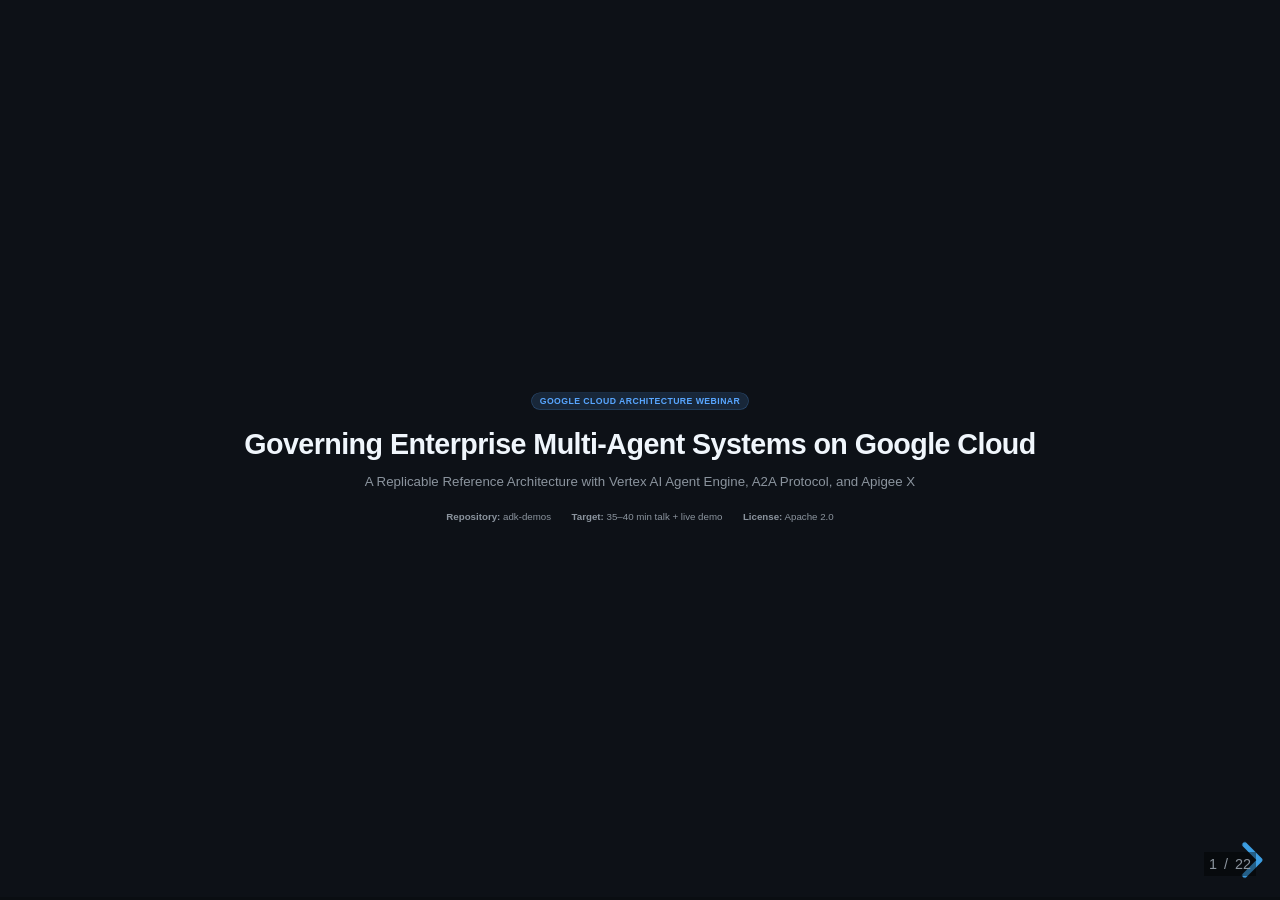
==== webinar/index.html @ f3dc2c7a "feat(webinar): add SCQA interactive presentation and GitHub Pages workflow" ====
<!doctype html>
<html lang="en">
<head>
  <meta charset="utf-8">
  <title>Governing Enterprise Multi-Agent Systems on Google Cloud</title>
  <meta name="description" content="A Replicable Reference Architecture with Vertex AI, Apigee, and Private Service Connect">
  <meta name="viewport" content="width=device-width, initial-scale=1.0, maximum-scale=1.0, user-scalable=no">

  <link rel="stylesheet" href="css/reveal.css">
  <link rel="stylesheet" href="css/theme/black.css" id="theme">

  <style>
    :root {
      --gcp-bg: #0d1117;
      --gcp-card-bg: #161b22;
      --gcp-card-border: #30363d;
      --gcp-blue: #58a6ff;
      --gcp-accent-apigee: #f59e0b; /* Deck-wide amber for Apigee / Governance */
      --gcp-green: #3fb950;
      --gcp-red: #f85149;
      --gcp-text: #f0f6fc;
      --gcp-muted: #8b949e;
      --gcp-faint: #484f58;
    }

    .reveal {
      font-family: -apple-system, BlinkMacSystemFont, "Segoe UI", Roboto, Helvetica, Arial, sans-serif;
      background-color: var(--gcp-bg);
      color: var(--gcp-text);
    }

    .reveal h1, .reveal h2, .reveal h3, .reveal h4 {
      color: var(--gcp-text);
      font-weight: 700;
      letter-spacing: -0.02em;
      text-transform: none;
    }

    .reveal h2 {
      font-size: 2.1rem;
      line-height: 1.25;
      margin-bottom: 1.2rem;
    }

    .reveal .slide-number {
      font-size: 0.9rem;
      color: var(--gcp-muted);
      right: 1.5rem;
      bottom: 1.5rem;
    }

    .badge {
      display: inline-block;
      padding: 0.25rem 0.75rem;
      border-radius: 9999px;
      font-size: 0.85rem;
      font-weight: 600;
      text-transform: uppercase;
      letter-spacing: 0.05em;
      margin-bottom: 0.75rem;
    }
    .badge-blue { background: rgba(88, 166, 255, 0.15); color: var(--gcp-blue); border: 1px solid rgba(88, 166, 255, 0.3); }
    .badge-amber { background: rgba(245, 158, 11, 0.15); color: var(--gcp-accent-apigee); border: 1px solid rgba(245, 158, 11, 0.3); }
    .badge-red { background: rgba(248, 81, 73, 0.15); color: var(--gcp-red); border: 1px solid rgba(248, 81, 73, 0.3); }
    .badge-green { background: rgba(63, 185, 80, 0.15); color: var(--gcp-green); border: 1px solid rgba(63, 185, 80, 0.3); }

    .grid-2 {
      display: grid;
      grid-template-columns: 1fr 1fr;
      gap: 1.5rem;
      align-items: stretch;
      text-align: left;
    }

    .grid-3 {
      display: grid;
      grid-template-columns: 1fr 1fr 1fr;
      gap: 1.2rem;
      align-items: stretch;
      text-align: left;
    }

    .grid-4 {
      display: grid;
      grid-template-columns: 1fr 1fr 1fr 1fr;
      gap: 1rem;
      align-items: stretch;
      text-align: left;
    }

    .card {
      background: var(--gcp-card-bg);
      border: 1px solid var(--gcp-card-border);
      border-radius: 0.75rem;
      padding: 1.4rem;
      box-shadow: 0 4px 12px rgba(0, 0, 0, 0.3);
      font-size: 1rem;
      line-height: 1.5;
    }

    .card-highlight {
      border-color: var(--gcp-accent-apigee);
      background: rgba(245, 158, 11, 0.05);
    }

    .card h3, .card h4 {
      font-size: 1.25rem;
      margin-top: 0;
      margin-bottom: 0.6rem;
    }

    .card p, .card ul {
      margin: 0;
      color: #c9d1d9;
      font-size: 0.95rem;
    }

    .card ul {
      padding-left: 1.2rem;
    }

    .card li {
      margin-bottom: 0.4rem;
    }

    .table-container {
      width: 100%;
      overflow-x: auto;
    }

    table.styled-table {
      width: 100%;
      border-collapse: collapse;
      font-size: 0.95rem;
      text-align: left;
      background: var(--gcp-card-bg);
      border-radius: 0.5rem;
      overflow: hidden;
      border: 1px solid var(--gcp-card-border);
    }

    table.styled-table th {
      background: #21262d;
      color: var(--gcp-text);
      padding: 0.8rem 1rem;
      border-bottom: 1px solid var(--gcp-card-border);
      font-weight: 600;
    }

    table.styled-table td {
      padding: 0.75rem 1rem;
      border-bottom: 1px solid var(--gcp-card-border);
      color: #c9d1d9;
    }

    table.styled-table tr:last-child td {
      border-bottom: none;
    }

    .img-frame {
      border: 1px solid var(--gcp-card-border);
      border-radius: 0.75rem;
      overflow: hidden;
      background: #000;
      box-shadow: 0 8px 24px rgba(0,0,0,0.5);
    }

    .img-frame img {
      max-height: 520px;
      width: auto;
      max-width: 100%;
      display: block;
      margin: 0 auto;
    }

    .caption {
      font-size: 0.85rem;
      color: var(--gcp-muted);
      margin-top: 0.6rem;
      text-align: center;
    }

    .pivot-slide {
      display: flex;
      flex-direction: column;
      justify-content: center;
      align-items: center;
      height: 80%;
      text-align: center;
    }

    .pivot-text {
      font-size: 2.8rem !important;
      line-height: 1.35 !important;
      color: #ffffff !important;
      font-weight: 700;
      max-width: 1100px;
      margin: 0 auto;
    }

    .demo-badge {
      background: linear-gradient(135deg, #f59e0b, #d97706);
      color: #000;
      font-weight: 800;
      padding: 0.4rem 1rem;
      border-radius: 9999px;
      font-size: 1rem;
      display: inline-block;
      margin-bottom: 1rem;
      box-shadow: 0 0 15px rgba(245, 158, 11, 0.4);
    }

    .mermaid {
      background: #161b22;
      border: 1px solid #30363d;
      border-radius: 0.75rem;
      padding: 1rem;
      font-size: 0.85rem;
    }

    .accent-apigee { color: var(--gcp-accent-apigee); }
    .accent-blue { color: var(--gcp-blue); }
    .accent-green { color: var(--gcp-green); }
    .accent-red { color: var(--gcp-red); }
  </style>
</head>
<body>
  <div class="reveal">
    <div class="slides">

      <!-- SLIDE 1: Cover -->
      <section data-state="cover">
        <div style="text-align: center; padding: 2rem 0;">
          <div class="badge badge-blue">Google Cloud Architecture Webinar</div>
          <h1 style="font-size: 2.8rem; margin: 1rem 0; line-height: 1.2;">Governing Enterprise Multi-Agent Systems on Google Cloud</h1>
          <p style="font-size: 1.3rem; color: var(--gcp-muted); max-width: 900px; margin: 0 auto 2rem;">
            A Replicable Reference Architecture with Vertex AI Agent Engine, A2A Protocol, and Apigee X
          </p>
          <div style="display: flex; justify-content: center; gap: 2rem; color: var(--gcp-muted); font-size: 0.95rem;">
            <span><strong>Repository:</strong> adk-demos</span>
            <span><strong>Target:</strong> 35–40 min talk + live demo</span>
            <span><strong>License:</strong> Apache 2.0</span>
          </div>
        </div>
        <aside class="notes">
          Welcome, everyone. Today we are going to look at what it actually takes to run a multi-agent AI system in production on Google Cloud. Most demos you see in the AI space are built inside a single project, running on a developer's desktop, using personal API keys and direct internet connections. That is great for prototyping, but it is not how enterprise software works. In the real world, you have strict network boundaries, identity requirements, token budgets, and audit mandates. What we are presenting today is not a toy or an idealized conceptual diagram. It is a complete, working reference implementation that spans three separate Google Cloud projects, governs every single model and tool interaction through Apigee, traces every hop from browser to database with a single correlation ID, and can be rebuilt from scratch with a single set of declarative manifests. Let's dive in.
        </aside>
      </section>

      <!-- SLIDE 2: Situation 1 -->
      <section>
        <div class="badge badge-blue">Situation</div>
        <h2>Single-model chatbots are evolving into coordinated multi-agent networks</h2>
        <div class="grid-3" style="margin-top: 2rem;">
          <div class="card">
            <h3 class="accent-blue">1. Workflow Decomposition</h3>
            <p>Moving from monolithic, single-prompt chatbots to <strong>supervisor agents</strong> that orchestrate domain specialists.</p>
          </div>
          <div class="card">
            <h3 class="accent-blue">2. Autonomous Action</h3>
            <p>Specialists interact directly with business systems through the <strong>Model Context Protocol (MCP)</strong> and REST APIs.</p>
          </div>
          <div class="card">
            <h3 class="accent-blue">3. Distributed Operations</h3>
            <p>Transactions span multiple microservices, relational databases, and distinct operational boundaries.</p>
          </div>
        </div>
        <aside class="notes">
          Over the past two years, enterprise AI has moved through its first phase, which was mostly chatbots and single-prompt assistants. Today, organizations are building multi-agent systems where a coordinator or supervisor agent delegates specialized tasks to domain-specific agents—like an order specialist, a customer profile specialist, or a product catalog specialist. These agents don't just generate text; they interact directly with real-world databases and microservices through the Model Context Protocol. But as soon as you connect autonomous agents to production line-of-business systems, the architecture changes completely. You are no longer managing a simple request-response API. You are orchestrating a distributed system of semi-autonomous entities that negotiate tasks, execute transactions, and consume expensive LLM tokens at high velocity.
        </aside>
      </section>

      <!-- SLIDE 3: Situation 2 -->
      <section>
        <div class="badge badge-blue">Situation</div>
        <h2>Google Cloud provides the core building blocks for enterprise multi-agent architectures</h2>
        <div class="grid-4" style="margin-top: 1.8rem;">
          <div class="card">
            <h4 class="accent-blue">Agent Engine</h4>
            <p style="font-size: 0.9rem;">Managed Vertex AI Reasoning Engines running ADK agents with built-in scaling.</p>
          </div>
          <div class="card">
            <h4 class="accent-blue">A2A Protocol</h4>
            <p style="font-size: 0.9rem;">Standardized protocol for agent discovery, skill cards, and token streaming.</p>
          </div>
          <div class="card">
            <h4 class="accent-apigee">Apigee X</h4>
            <p style="font-size: 0.9rem;">Enterprise gateway for token quotas, developer keys, and policy enforcement.</p>
          </div>
          <div class="card">
            <h4 class="accent-green">Cloud Run & SQL</h4>
            <p style="font-size: 0.9rem;">Serverless compute and managed MySQL connected privately via PSC.</p>
          </div>
        </div>
        <aside class="notes">
          The good news is that we don't need to invent new foundational infrastructure to run these systems. Google Cloud already provides the core primitives we need. Vertex AI Agent Engine gives us a fully managed serverless runtime for reasoning engines, built on the Agent Development Kit. The Agent-to-Agent, or A2A, protocol gives us a standardized communication and capability negotiation standard between supervisor and sub-agents. Cloud Run and Cloud SQL provide scalable, secure compute and relational persistence for our business logic. And Apigee provides the enterprise API management layer that has governed mission-critical traffic for decades. The components are all mature and available today. The real challenge is not whether these individual pieces exist, but how to wire them together into a secure, governed, and operable production topology.
        </aside>
      </section>

      <!-- SLIDE 4: Complication 1 -->
      <section>
        <div class="badge badge-red">Complication · Governance & Trust</div>
        <h2>Unmanaged agent deployments create ungoverned model access and untracked token spend</h2>
        <div class="grid-2" style="margin-top: 1.8rem;">
          <div class="card">
            <h3 class="accent-red">Shadow LLMs & Broad Credentials</h3>
            <ul>
              <li>Agents invoke foundational models directly using static service account keys.</li>
              <li>No per-user identity enforcement at the model perimeter.</li>
              <li>No capability to revoke access for one user without breaking the entire agent.</li>
            </ul>
          </div>
          <div class="card">
            <h3 class="accent-red">Zero Cost Attribution</h3>
            <ul>
              <li>Cannot answer: <em>"Who spent the tokens, on which model, through which agent?"</em></li>
              <li>Token consumption is unmetered until the monthly cloud invoice arrives.</li>
              <li>Answering basic billing questions requires building custom log pipelines.</li>
            </ul>
          </div>
        </div>
        <aside class="notes">
          When teams rush an agent proof-of-concept into production, the first wall they hit is governance and financial control. In typical setups, agents call Vertex AI or third-party models directly using broad service account credentials or static API keys embedded in environment variables. There is no per-user identity check at the model boundary, no concept of token quotas, and no way to revoke access for a single user without breaking the entire agent. When the monthly cloud bill arrives, nobody can answer basic accounting questions: Who spent fifty thousand dollars on Gemini 1.5 Pro this week? Which agent generated those tokens? Was it the order specialist or the supervisor? Without an intermediary governance gateway, answering these questions requires building and maintaining an expensive custom data pipeline just to parse and correlate raw infrastructure logs.
        </aside>
      </section>

      <!-- SLIDE 5: Complication 2 -->
      <section>
        <div class="badge badge-red">Complication · Governance & Trust</div>
        <h2>Multi-hop agent delegations turn production transactions into opaque black boxes</h2>
        <div class="card" style="margin-top: 1.5rem; text-align: center;">
          <div style="font-family: monospace; font-size: 1.1rem; color: #58a6ff; margin-bottom: 1rem;">
            Browser ➔ BFF ➔ Supervisor ➔ Specialist ➔ MCP Gateway ➔ Cloud Run ➔ Cloud SQL
          </div>
          <p style="color: #f85149; font-weight: 600;">Where did the 12-second latency spike or 500 error actually occur?</p>
        </div>
        <div class="grid-3" style="margin-top: 1.2rem;">
          <div class="card">
            <h4>Disparate Silos</h4>
            <p>Logs scattered across multiple GCP projects and service boundaries.</p>
          </div>
          <div class="card">
            <h4>No Shared Clock</h4>
            <p>Timing metrics formatted differently with inconsistent epoch precision.</p>
          </div>
          <div class="card">
            <h4>Broken Trace Context</h4>
            <p>Traceparent lost during A2A handoffs or MCP tool invocations.</p>
          </div>
        </div>
        <aside class="notes">
          The second major operational blocker is opacity. In a multi-agent architecture, a single user query might trigger a cascade of operations: the supervisor inspects the prompt, calls a model, delegates over A2A to the order agent, which calls another model, invokes an MCP tool, which hits an internal microservice, which executes a SQL query on a database. If that request takes twelve seconds to complete, or fails with a 500 error, where did the breakdown happen? Was it model latency, a slow database query, a networking timeout, or agent orchestration overhead? In standard architectures, these logs are scattered across different services and different projects with completely different formats and no common correlation identifier. Debugging a failed transaction feels like searching for a needle in four separate haystacks.
        </aside>
      </section>

      <!-- SLIDE 6: Complication 3 -->
      <section>
        <div class="badge badge-red">Complication · Security Reality</div>
        <h2>Standard agent prototypes introduce critical identity, network, and database vulnerabilities</h2>
        <div class="grid-2" style="margin-top: 1.5rem;">
          <div class="card">
            <h4 class="accent-red">Spoofable Identity Headers</h4>
            <p>Prototypes trust raw incoming HTTP headers (e.g. <code>X-User-Email</code>) instead of cryptographically verifying signed JWT tokens.</p>
          </div>
          <div class="card">
            <h4 class="accent-red">God-Mode Service Accounts</h4>
            <p>All agents share a single over-privileged service account with unrestricted cross-project access.</p>
          </div>
          <div class="card">
            <h4 class="accent-red">Publicly Exposed Backends</h4>
            <p>Internal microservices accept public traffic, relying solely on simple API keys at the perimeter.</p>
          </div>
          <div class="card">
            <h4 class="accent-red">Static Database Secrets</h4>
            <p>Database passwords passed in plaintext environment variables rather than using IAM database authentication.</p>
          </div>
        </div>
        <aside class="notes">
          From a security perspective, agent prototypes frequently make dangerous compromises to get things working. They trust spoofable identity headers like X-User-Email sent from the browser instead of cryptographically verifying signed JWT tokens. They give every agent a single shared service account with broad admin privileges instead of enforcing least privilege. They expose internal backend microservices directly to the public internet because cross-VPC networking feels too complex. And they embed database passwords directly into runtime environment variables. In an enterprise environment, any single one of these vulnerabilities is an immediate security block. An enterprise agent architecture must guarantee that backend services have zero public surface, identity is cryptographically proven, and credentials like database passwords do not exist at all.
        </aside>
      </section>

      <!-- SLIDE 7: Complication 4 -->
      <section>
        <div class="badge badge-red">Complication · Engineering Reality</div>
        <h2>Brittle agent coupling and unrepeatable environments stall production operations</h2>
        <div class="grid-3" style="margin-top: 1.8rem;">
          <div class="card">
            <h3 class="accent-red">Brittle Coupling</h3>
            <p>Vertex AI produces a new engine ID per deploy. Hardcoded IDs mean redeploying a specialist breaks the supervisor.</p>
          </div>
          <div class="card">
            <h3 class="accent-red">Configuration Drift</h3>
            <p>Manual console clicks and hardcoded project IDs cause builds to work in one project but fail in the next.</p>
          </div>
          <div class="card">
            <h3 class="accent-red">Undocumented Edges</h3>
            <p>A2A token streaming under ADK 2.3 and bidirectional Private Service Connect lack working production reference implementations.</p>
          </div>
        </div>
        <aside class="notes">
          Finally, there is the engineering reality of running these stacks day-to-day. In Vertex AI Agent Engine, every deployment produces a new engine resource ID. If your supervisor hardcodes the specialist's engine ID, redeploying a specialist instantly breaks your supervisor. Furthermore, setting up the necessary infrastructure—cross-project Private Service Connect, IAM database authentication, DNS peering, and API proxies—involves dozens of interdependent steps. When done manually through the Cloud Console, you get configuration drift, hardcoded project IDs in scripts, and environments that cannot be replicated. When you look for documentation on the hard problems—like streaming tokens through A2A under ADK 2.3 or handling bidirectional Private Service Connect between Apigee and Cloud Run—the standard documentation runs out. Teams spend months rediscovering solutions to these exact integration traps.
        </aside>
      </section>

      <!-- SLIDE 8: The Question (Dark Pivot) -->
      <section data-background="#05070a">
        <div class="pivot-slide">
          <div class="badge badge-amber" style="margin-bottom: 2rem;">The Core Architectural Question</div>
          <p class="pivot-text">
            “Can you build a multi-agent system where <span class="accent-apigee">EVERY</span> call—model, tool, agent, and business API—is governed, attributed, traced, and private… and the whole stack rebuilds from three empty projects?”
          </p>
        </div>
        <aside class="notes">
          This brings us to the central question of today's webinar: Can you build a multi-agent system where every single call—whether it is a model invocation, an MCP tool execution, an inter-agent delegation, or a backend business API request—is strictly governed, attributed to a verified user, traced under a single ID, and kept completely private… and where the entire multi-project infrastructure can be cleanly rebuilt from scratch using automated, declarative tools? The answer is yes. And for the rest of this session, we are going to walk through the exact architecture, code, and mechanisms of the reference implementation that proves it.
        </aside>
      </section>

      <!-- SLIDE 9: Answer 1 (Topology) -->
      <section>
        <div class="badge badge-green">Architecture · Topology</div>
        <h2>Three projects enforce strict separation of concerns across AI, governance, and data</h2>
        <div class="grid-3" style="margin-top: 1.5rem;">
          <div class="card" style="border-top: 4px solid #58a6ff;">
            <h3 class="accent-blue">AI Project (ai)</h3>
            <ul>
              <li>4 Agent Engines (Supervisor + 3 Specialists)</li>
              <li>BFF Cloud Run behind IAP</li>
              <li>Firestore ACL & Secret Manager</li>
              <li>Single-Pane Telemetry Sink</li>
            </ul>
          </div>
          <div class="card card-highlight" style="border-top: 4px solid #f59e0b;">
            <h3 class="accent-apigee">Apigee Project (gateway)</h3>
            <ul>
              <li>Apigee X Organization (7 Proxies)</li>
              <li>API Products & Token Quotas</li>
              <li>Per-User / Per-Agent Apps & Keys</li>
              <li>Token Minting SAs (Access & ID tokens)</li>
            </ul>
          </div>
          <div class="card" style="border-top: 4px solid #3fb950;">
            <h3 class="accent-green">Backend Project (backend)</h3>
            <ul>
              <li>3 FastAPI Microservices (Cloud Run)</li>
              <li>Cloud SQL MySQL (IAM DB Auth)</li>
              <li>Regional Internal Load Balancer</li>
              <li>PSC Service Attachment to Apigee</li>
            </ul>
          </div>
        </div>
        <aside class="notes">
          Here is the architectural anchor of the entire system. We split the architecture across three distinct Google Cloud projects, each with a single, clear responsibility. In the Apigee project, we run the Apigee X organization. It is the governance plane: it holds the API proxies, defines token quota policies, and manages developer credentials. In the AI project, we run our four Agent Engines on Vertex AI, the FastAPI Backend-for-Frontend, our Firestore authorization database, and our centralized telemetry sink. In the Backend project, we host our core business system—three microservices and a Cloud SQL database behind an internal load balancer. The AI project has zero direct network connectivity to the backend project. Every single interaction between agents and backend services is forced to route through the Apigee governance gateway over private Google Cloud backbone networking.
        </aside>
      </section>

      <!-- SLIDE 10: Answer 2 (Apigee Gateway) -->
      <section>
        <div class="badge badge-amber">Governance Plane</div>
        <h2>Apigee acts as the single governance gateway across models, tools, and backend APIs</h2>
        <div class="table-container" style="margin-top: 1.2rem;">
          <table class="styled-table">
            <thead>
              <tr>
                <th>Base Path</th>
                <th>Fronts</th>
                <th>Caller Credential</th>
                <th>Upstream Credential (Minted by Apigee)</th>
              </tr>
            </thead>
            <tbody>
              <tr>
                <td><code>/ai-agents</code></td>
                <td>Supervisor Engine</td>
                <td>BFF <code>x-api-key</code></td>
                <td><code>GoogleAccessToken</code> (AI Deploy SA)</td>
              </tr>
              <tr>
                <td><code>/aiplatform</code></td>
                <td>Model Calls from Agents</td>
                <td>Agent <code>x-api-key</code></td>
                <td><code>GoogleAccessToken</code> (AI Deploy SA)</td>
              </tr>
              <tr>
                <td><code>/llm-stream</code></td>
                <td>Direct Model Chat (Gemini & Claude)</td>
                <td>End User Personal <code>x-api-key</code></td>
                <td><code>GoogleAccessToken</code> (AI Deploy SA)</td>
              </tr>
              <tr>
                <td><code>/mcp</code></td>
                <td>MCP Tool Catalog & Execution</td>
                <td>Specialist <code>x-api-key</code></td>
                <td>Internal Private MCP Routing</td>
              </tr>
              <tr>
                <td><code>/*-management</code></td>
                <td>E-Commerce Services (Customers/Orders/Products)</td>
                <td>MCP Server</td>
                <td><code>GoogleIDToken</code> (Dedicated Invoker SA)</td>
              </tr>
            </tbody>
          </table>
        </div>
        <aside class="notes">
          Let's examine how Apigee functions as the central nervous system of this architecture. We deploy seven dedicated API proxy bundles. The `/ai-agents` proxy fronts the supervisor engine, translating external client queries into authenticated Vertex AI Reasoning Engine requests. The `/aiplatform` proxy fronts all model calls originating from the agents. The `/llm-stream` proxy provides a unified SSE streaming endpoint for direct user-to-model chat, routing requests dynamically to either Google Gemini or Anthropic Claude while applying identical security and quota policies to both. The `/mcp` proxy provides a managed gateway for tool discovery and execution. And the three e-commerce management proxies front the backend microservices, minting short-lived Google ID tokens to authenticate across the private internal load balancer. Every data path is governed in one place.
        </aside>
      </section>

      <!-- SLIDE 11: Answer 3 (Per-User Governance) -->
      <section>
        <div class="badge badge-amber">Governance Plane</div>
        <h2>Per-user API keys bound to IAP identities enforce token quotas before model execution</h2>
        <div class="grid-3" style="margin-top: 1.8rem;">
          <div class="card">
            <h3 class="accent-apigee">Key-to-Identity Binding</h3>
            <p><code>VerifyAPIKey</code> validates that the key's <code>owner_email</code> matches the verified IAP email. Stolen keys are immediately rejected with 403.</p>
          </div>
          <div class="card">
            <h3 class="accent-apigee">Edge Token Quotas</h3>
            <p><code>LLMTokenQuota</code> enforces rate limits <em>before</em> model invocation: <strong>100k tokens/hour</strong> per agent, <strong>10k tokens/5min</strong> per user.</p>
          </div>
          <div class="card">
            <h3 class="accent-apigee">Dual-Publisher Support</h3>
            <p>Gemini and Claude routed seamlessly behind the same gateway endpoint, governed under identical security and budgeting rules.</p>
          </div>
        </div>
        <aside class="notes">
          Here is how we solve the ungoverned access problem. When a user interacts with the system, they provide their personal API key. When that request hits Apigee, the gateway does not just check if the key is valid. It verifies that the `owner_email` metadata attached to the key matches the cryptographically verified user identity passed from IAP. If someone steals your API key, they cannot use it because their authenticated email will not match the key's owner. Furthermore, Apigee enforces native LLM token quotas at the edge before the request ever reaches Vertex AI. We enforce a 100k token-per-hour quota on agent applications and a 10k token-per-5-minute quota on individual users. If a rogue agent loops or a user exceeds their quota, Apigee rejects the call at the edge, protecting both your budget and your backend.
        </aside>
      </section>

      <!-- SLIDE 12: Answer 4 (Domain Specialists) -->
      <section>
        <div class="badge badge-blue">AI Plane · Agents</div>
        <h2>Domain specialists encapsulate scoped MCP toolsets under least-privilege service accounts</h2>
        <div class="grid-3" style="margin-top: 1.8rem;">
          <div class="card">
            <h3 class="accent-blue">order_agent</h3>
            <p><strong>Identity:</strong> <code>a2a-order-sa</code></p>
            <p><strong>Tools:</strong> 6 scoped MCP tools (<code>listOrders</code>, <code>createOrder</code>, <code>getOrderById</code>, etc.)</p>
            <p><strong>Secret:</strong> <code>apigee-key-order</code></p>
          </div>
          <div class="card">
            <h3 class="accent-blue">product_agent</h3>
            <p><strong>Identity:</strong> <code>a2a-product-sa</code></p>
            <p><strong>Tools:</strong> Scoped catalog search, product detail, and inventory queries.</p>
            <p><strong>Secret:</strong> <code>apigee-key-product</code></p>
          </div>
          <div class="card">
            <h3 class="accent-blue">customer_agent</h3>
            <p><strong>Identity:</strong> <code>a2a-customer-sa</code></p>
            <p><strong>Tools:</strong> Scoped account lookup, address verification, and profile management.</p>
            <p><strong>Secret:</strong> <code>apigee-key-customer</code></p>
          </div>
        </div>
        <aside class="notes">
          Rather than building a single monolithic agent with dozens of tools, we divide domain capabilities into three specialized agents: `order_agent`, `product_agent`, and `customer_agent`. Each specialist runs as an independent Reasoning Engine in Vertex AI, operates under its own dedicated service account, and holds its own unique Apigee API key stored securely in Secret Manager. Crucially, each specialist is provisioned with only the subset of MCP tools required for its domain. The order agent cannot see customer account tools, and the product agent cannot execute order modifications. By keeping each agent's tool surface small and focused, we eliminate tool selection ambiguity for the LLM and enforce least-privilege security boundaries at the agent level.
        </aside>
      </section>

      <!-- SLIDE 13: Answer 5 (A2A & Self-Heal) -->
      <section>
        <div class="badge badge-blue">AI Plane · Agents</div>
        <h2>The supervisor coordinates over A2A with token streaming and dynamic self-healing discovery</h2>
        <div class="grid-2" style="margin-top: 1.8rem;">
          <div class="card">
            <h3 class="accent-blue">A2A Token Streaming (ADK 2.3)</h3>
            <ul>
              <li><code>RemoteA2aAgent</code> proxies with streaming client factory.</li>
              <li>Tokens stream in real time as specialists generate them.</li>
              <li>UI reveals delegation the instant <code>transfer_to_agent</code> emits.</li>
            </ul>
          </div>
          <div class="card">
            <h3 class="accent-blue">Registry Self-Healing (~60s TTL)</h3>
            <ul>
              <li>Specialists auto-register in Agent Registry upon deployment.</li>
              <li>Supervisor refreshes cache every 60s via <code>before_agent_callback</code>.</li>
              <li>Specialists redeploy cleanly with <strong>zero supervisor redeployments</strong>.</li>
            </ul>
          </div>
        </div>
        <aside class="notes">
          Inter-agent communication is built on Google's Agent-to-Agent protocol. The supervisor connects to specialists using streaming `RemoteA2aAgent` proxies under ADK 2.3. As the specialist generates tokens, they stream immediately back through the supervisor to the frontend, revealing delegations the instant they occur. Even more importantly, we solved the brittle engine coupling problem through dynamic registry self-healing. When a specialist is redeployed, Vertex AI registers the new engine in Agent Registry. In the supervisor, a lightweight `before_agent_callback` inspects the registry on a 60-second TTL cache. When it detects a new generation of a specialist, it updates the in-memory proxy URL on the fly. You can redeploy specialists continuously throughout the day without ever restarting or redeploying the supervisor.
        </aside>
      </section>

      <!-- SLIDE 14: Answer 6 (Fail-Closed ACL) -->
      <section>
        <div class="badge badge-blue">AI Plane · Security</div>
        <h2>Dynamic, Firestore-backed ACLs enforce fail-closed authorization per conversation turn</h2>
        <div class="grid-3" style="margin-top: 1.8rem;">
          <div class="card">
            <h3 class="accent-blue">Turn-Level Evaluation</h3>
            <p>Evaluated on every query in <code>before_agent_callback</code> using the verified IAP identity. Instant permission revocation.</p>
          </div>
          <div class="card">
            <h3 class="accent-blue">Fail-Closed Safety Net</h3>
            <p>Missing user record = zero agent access. <code>before_tool_callback</code> provides an unbypassable execution barrier.</p>
          </div>
          <div class="card">
            <h3 class="accent-blue">Live UI Administration</h3>
            <p>Administrators manage roles and user-agent bindings directly in the Admin UI without modifying code or redeploying.</p>
          </div>
        </div>
        <aside class="notes">
          To control who can use which agents, we implemented a dynamic, fail-closed access control system backed by Firestore. On every single conversation turn, the supervisor extracts the verified user email from the invocation context and queries Firestore for that user's authorized agent list. If an employee is only permitted to access the product catalog, the supervisor dynamically removes the order and customer specialists from its available sub-agents for that request. If no record exists for a user, the system fails closed and denies all agent delegations. As an additional layer of defense, a `before_tool_callback` acts as a hard block if a restricted agent is somehow invoked. Administrators can update permissions in real time through the web UI, taking effect instantly on the very next turn.
        </aside>
      </section>

      <!-- SLIDE 15: Answer 7 (Zero-Trust Security & Network) -->
      <section>
        <div class="badge badge-green">Security & Networking</div>
        <h2>The entire data path is private by construction with Private Service Connect and IAM database auth</h2>
        <div class="grid-2" style="margin-top: 1.5rem;">
          <div class="card">
            <h4 class="accent-green">Verified IAP Identity</h4>
            <p>Cloud Run BFF verifies cryptographic signature of <code>X-Goog-IAP-JWT-Assertion</code>. Spoofable plaintext headers are ignored.</p>
          </div>
          <div class="card">
            <h4 class="accent-green">Bidirectional PSC</h4>
            <p>Northbound (AI ➔ Apigee) and Southbound (Apigee ➔ Backend) cross-project traffic routes strictly over Google private backbone.</p>
          </div>
          <div class="card">
            <h4 class="accent-green">IAM-Only Services</h4>
            <p>Backend Cloud Run services require Google ID token authentication; only Apigee's dedicated invoker SA is authorized.</p>
          </div>
          <div class="card">
            <h4 class="accent-green">Passwordless Cloud SQL</h4>
            <p>Cloud SQL MySQL uses IAM database auth. The runtime service account <code>ecommerce-sa</code> IS the database user. Zero DB passwords.</p>
          </div>
        </div>
        <aside class="notes">
          Security in this demo is enforced at the network and identity layers simultaneously. At the edge, Cloud Run sits behind Identity-Aware Proxy. The BFF verifies the cryptographic signature and audience of the `X-Goog-IAP-JWT-Assertion` header, completely ignoring untrusted headers. Across project boundaries, all traffic flows over Google's private backbone via Private Service Connect in both directions. The backend microservices on Cloud Run are configured with IAM authentication, accepting traffic only from Apigee's dedicated invoker service account. And at the data layer, Cloud SQL uses Cloud SQL IAM Database Authentication. The runtime service account `ecommerce-sa` is itself the MySQL user. There are no database passwords stored in code, configuration, or environment variables anywhere in the entire stack.
        </aside>
      </section>

      <!-- SLIDE 16: Answer 8 (Observability) -->
      <section>
        <div class="badge badge-blue">Observability · Logging</div>
        <h2>A single traceparent correlates every hop from browser to database across four named logs</h2>
        <div class="table-container" style="margin-top: 1.2rem;">
          <table class="styled-table">
            <thead>
              <tr>
                <th>Log Name</th>
                <th>Written By</th>
                <th>One Entry Per</th>
                <th>Key Telemetry Fields</th>
              </tr>
            </thead>
            <tbody>
              <tr>
                <td><code>front-ai-logs</code></td>
                <td>BFF Cloud Run</td>
                <td>UI Turn</td>
                <td><code>user</code>, <code>view</code>, <code>userMessage</code>, <code>latency_metrics</code>, <code>error</code></td>
              </tr>
              <tr>
                <td><code>agent-ai-logs</code></td>
                <td>Agent Engines</td>
                <td>Engine Record</td>
                <td><code>engine</code>, <code>agent</code>, <code>session_id</code>, <code>model_call</code> tokens, <code>tool_call</code></td>
              </tr>
              <tr>
                <td><code>apigee-ai-logs</code></td>
                <td>7 Apigee Proxies</td>
                <td>Gateway Hit</td>
                <td><code>user</code>, <code>app</code>, <code>model</code>, <code>promptTokens</code>, <code>quotaRemaining</code>, 4 timestamps</td>
              </tr>
              <tr>
                <td><code>services-ai-logs</code></td>
                <td>Microservices</td>
                <td>HTTP Request</td>
                <td><code>service</code>, <code>verb</code>, <code>path</code>, <code>status</code>, <code>latencyMs</code></td>
              </tr>
            </tbody>
          </table>
        </div>
        <p class="caption">All logs reside in the AI project on a single canonical schema: <code>event</code>, <code>component</code>, <code>traceparent</code>, <code>latency_metrics</code>.</p>
        <aside class="notes">
          To solve the multi-agent opacity challenge, we established end-to-end W3C distributed tracing. When a user sends a message, the BFF mints a standard W3C `traceparent`. That header is passed downstream to Apigee, injected into Agent Engine sessions, forwarded across A2A metadata to specialists, transmitted to the MCP server, and delivered to the backend microservices. Every single component emits structured telemetry into one of four dedicated log streams in the AI project: `front-ai-logs`, `agent-ai-logs`, `apigee-ai-logs`, and `services-ai-logs`. Because all four logs adhere to a single canonical JSON schema with standardized latency metrics, filtering by a single trace ID in Cloud Logging reveals the exact, nanosecond-accurate timeline of a request across all three projects.
        </aside>
      </section>

      <!-- SLIDE 17: Answer 9 (Trace Explorer Hero - Demo 1) -->
      <section>
        <div class="demo-badge">LIVE DEMO CUT-IN #1</div>
        <h2>The Trace Explorer replays transactions with exact latency attribution across all three projects</h2>
        <div class="img-frame">
          <img src="img/trace-explorer.png" alt="Trace Explorer Replay and Waterfall">
        </div>
        <p class="caption">Reconstructed multi-agent transaction flow with packet replay, latency breakdown donut, and millisecond waterfall.</p>
        <aside class="notes">
          This brings us to our first live demo cut-in: the Trace Explorer built directly into the frontend. What you see on screen is not a static mockup; it is a real-time visualization generated entirely by reading back our four structured log streams from Cloud Logging. The UI reconstructs the entire transaction graph, showing an animated packet traversing from the browser, through IAP, across the Apigee gateway, into the supervisor, delegating to the order specialist, querying the MCP gateway, hitting Cloud Run, and executing on Cloud SQL. Below the network topology, a latency waterfall breaks down exactly where every millisecond was spent. Let's switch over to the live environment and inspect a multi-agent transaction in real time.
        </aside>
      </section>

      <!-- SLIDE 18: Answer 10 (Token Analytics - Demo 2) -->
      <section>
        <div class="demo-badge">LIVE DEMO CUT-IN #2</div>
        <h2>Edge Data Collectors deliver comprehensive token analytics and metrics without an ETL pipeline</h2>
        <div class="grid-2" style="margin-top: 1rem;">
          <div class="img-frame">
            <img src="img/apigee-reports.png" alt="Apigee Custom Reports">
            <p class="caption">Apigee Reports: Token counts by model & user.</p>
          </div>
          <div class="img-frame">
            <img src="img/monitoring-dashboard.png" alt="Cloud Monitoring Dashboard">
            <p class="caption">Cloud Monitoring: Live calls/min & p95 latency.</p>
          </div>
        </div>
        <aside class="notes">
          Our second demo cut-in addresses token and cost analytics. Traditionally, tracking token consumption per user, model, or agent requires exporting logs to BigQuery and running scheduled SQL pipelines. In this architecture, we capture token telemetry directly at the Apigee gateway using Apigee Data Collectors. Apigee parses the token usage from model responses and records it in real time. We provide an automated provisioning tool that builds Apigee Custom Reports showing input tokens, output tokens, and total cost sliced by model, developer app, and individual user. In parallel, log-based metrics feed a pre-configured Cloud Monitoring dashboard showing real-time transaction throughput and p95 latency. Let's look at the live dashboards to see per-user token metering in action.
        </aside>
      </section>

      <!-- SLIDE 19: Answer 11 (Replicability & Tooling) -->
      <section>
        <div class="badge badge-green">Tooling & Replicability</div>
        <h2>One environment file and three declarative manifests drive automated convergence</h2>
        <div class="grid-2" style="margin-top: 1.2rem;">
          <div class="card">
            <h3 class="accent-green">Declarative State</h3>
            <ul>
              <li><code>demo-environment.yaml</code> (Single source of project IDs, regions, admin identity)</li>
              <li><code>agents/runtime-manifest.yaml</code> (Agent infra, SAs, ACL seed)</li>
              <li><code>apigee/provision/manifest.yaml</code> (Products, quotas, keys)</li>
              <li><code>services/services-manifest.yaml</code> (VPC, Cloud SQL, ALB)</li>
            </ul>
          </div>
          <div class="card">
            <h3 class="accent-green">Consistent CLI Grammar</h3>
            <table class="styled-table" style="font-size: 0.85rem; margin-top: 0.5rem;">
              <tr><th>Command</th><th>Action</th></tr>
              <tr><td><code>tool --check</code></td><td>Read-only drift report</td></tr>
              <tr><td><code>tool --dry-run</code></td><td>Preview planned writes</td></tr>
              <tr><td><code>tool</code> (bare)</td><td>Report ➔ interactive confirm</td></tr>
              <tr><td><code>tool --apply</code></td><td>Non-interactive CI apply</td></tr>
            </table>
          </div>
        </div>
        <aside class="notes">
          How do you ensure an architecture this sophisticated can be deployed reliably without human error? We built a declarative, manifest-driven tooling system. The entire deployment is parameterized by a single environment file, `demo-environment.yaml`, which specifies your project IDs, regions, and admin identity. Three version-controlled YAML manifests declare the desired state for the AI plane, the Apigee gateway, and the backend services. Seven core Python and shell tools converge the live cloud state to match the manifests. Every tool implements the exact same CLI grammar: `--check` inspects live state and outputs a drift report, `--dry-run` previews actions safely, bare execution prompts for interactive confirmation, and `--apply` executes non-interactive reconciliation for CI/CD pipelines.
        </aside>
      </section>

      <!-- SLIDE 20: Answer 12 (Guardrails & Invariants) -->
      <section>
        <div class="badge badge-green">Tooling & Quality</div>
        <h2>Automated guardrail tests fail the build on hardcoded IDs, documentation drift, and contract mismatches</h2>
        <div class="grid-3" style="margin-top: 1.8rem;">
          <div class="card">
            <h3 class="accent-green">Zero Hardcoded IDs</h3>
            <p><code>test_demo_env.py</code> and <code>test_docs_guard.py</code> scan all manifests and docs, failing if literal project IDs/numbers appear.</p>
          </div>
          <div class="card">
            <h3 class="accent-green">Manifest Consistency</h3>
            <p><code>test_manifest_consistency.py</code> validates cross-manifest contracts: SA names, secret accessors, audiences, and target servers.</p>
          </div>
          <div class="card">
            <h3 class="accent-green">Offline CI Execution</h3>
            <p>The entire <code>pytest tests/</code> suite runs in seconds without requiring active GCP credentials or live cloud connections.</p>
          </div>
        </div>
        <aside class="notes">
          To guarantee that this repository remains clean and replicable over time, we enforce automated guard tests in `pytest`. One suite scans every manifest, configuration file, and markdown document in the repository, instantly failing the build if a developer accidentally commits a hardcoded project ID, project number, or internal email. Another test suite cross-checks our manifests against each other, verifying that the service account created in the AI manifest matches the invoker permissions in the backend manifest and the proxy bundle audiences in the Apigee manifest. These tests run completely offline without needing GCP credentials, ensuring that configuration drift is caught before code ever reaches a deployment pipeline.
        </aside>
      </section>

      <!-- SLIDE 21: Answer 13 (Reusable Patterns) -->
      <section>
        <div class="badge badge-blue">Key Takeaways</div>
        <h2>Six production-proven patterns worth lifting directly into your own enterprise deployments</h2>
        <div class="grid-2" style="margin-top: 1.2rem;">
          <div class="card">
            <p><strong>1. A2A Token Streaming under ADK 2.3:</strong> Working client-factory and SSE converter hooks.</p>
          </div>
          <div class="card">
            <p><strong>2. Registry Self-Healing:</strong> Dynamic sub-agent discovery with zero supervisor redeployments.</p>
          </div>
          <div class="card">
            <p><strong>3. Apigee as LLM Gateway:</strong> Per-user key binding, token quotas, and dual Gemini/Claude routing.</p>
          </div>
          <div class="card">
            <p><strong>4. End-to-End Tracing:</strong> In-band W3C traceparent propagation from browser to database.</p>
          </div>
          <div class="card">
            <p><strong>5. Check/Apply Provisioners:</strong> Converging, drift-detecting CLI tooling driven by declarative manifests.</p>
          </div>
          <div class="card">
            <p><strong>6. Zero-ETL Token Analytics:</strong> Gateway Data Collectors feeding custom reports without data pipelines.</p>
          </div>
        </div>
        <aside class="notes">
          Even if you do not deploy this entire demo repository end-to-end, there are six production-grade architectural patterns you can immediately lift and adapt for your own Google Cloud projects. First, the exact client factory hooks required for streaming A2A sub-agents under ADK 2.3. Second, the runtime self-healing discovery pattern that decouples supervisors from specialist redeployments. Third, the Apigee proxy configurations for governing Gemini and Claude behind unified token quotas. Fourth, the end-to-end W3C trace propagation code that connects browser sessions to backend databases. Fifth, the idempotent check-apply manifest tooling model. And sixth, the zero-ETL token analytics pattern using gateway Data Collectors. Each pattern is fully documented, tested, and ready to be integrated into your production systems.
        </aside>
      </section>

      <!-- SLIDE 22: Close & CTA -->
      <section data-state="cover">
        <div style="text-align: center; padding: 2rem 0;">
          <div class="badge badge-green">Open Source Reference Implementation</div>
          <h2 style="font-size: 2.6rem; margin: 1rem 0;">Enterprise agent governance is ready today</h2>
          <p style="font-size: 1.25rem; color: #c9d1d9; max-width: 850px; margin: 0 auto 2rem;">
            Deploy it across three fresh projects, inspect the implementation, and lift the patterns you need.
          </p>
          <div class="card" style="display: inline-block; text-align: left; padding: 1.5rem 2.5rem; margin-bottom: 1.5rem;">
            <p style="margin-bottom: 0.5rem;"><strong>GitHub Repository:</strong> <code style="color: #58a6ff;">https://github.com/ricardosmh/adk-apigee-multiagent-demo</code></p>
            <p style="margin-bottom: 0.5rem;"><strong>End-to-End Runbook:</strong> <code style="color: #3fb950;">docs/GETTING_STARTED.md</code> (Phases A–E)</p>
            <p style="margin: 0;"><strong>License:</strong> Apache 2.0 Open Source</p>
          </div>
        </div>
        <aside class="notes">
          To conclude: running multi-agent AI systems in enterprise production does not require compromising on security, governance, or observability. By pairing Vertex AI Agent Engine and the A2A protocol with Apigee X and Private Service Connect, you can provide developers with the full flexibility of agentic AI while giving security and platform teams total control over identity, data privacy, and token budgets. Everything we covered today is open source under the Apache 2.0 license in the repository linked on screen. The end-to-end runbook in `docs/GETTING_STARTED.md` will walk you through deploying the complete stack across three fresh projects in just a few hours. Clone it, deploy it, take it apart, and lift the patterns into your own architecture. Thank you, and I am happy to open the floor to questions.
        </aside>
      </section>

    </div>
  </div>

  <script src="js/reveal.js"></script>
  <script src="plugin/notes/notes.js"></script>
  <script src="js/mermaid.min.js"></script>
  <script>
    Reveal.initialize({
      hash: true,
      slideNumber: 'c/t',
      showSlideNumber: 'all',
      transition: 'fade',
      transitionSpeed: 'fast',
      width: 1920,
      height: 1080,
      margin: 0.04,
      plugins: [ RevealNotes ]
    });

    mermaid.initialize({
      startOnLoad: true,
      theme: 'dark',
      themeVariables: {
        darkMode: true,
        background: '#161b22',
        primaryColor: '#58a6ff',
        primaryTextColor: '#f0f6fc',
        primaryBorderColor: '#30363d',
        lineColor: '#8b949e',
        secondaryColor: '#f59e0b',
        tertiaryColor: '#3fb950'
      }
    });
  </script>
</body>
</html>
---- webinar/css/theme/black.css ----
@font-face{font-family:'Source Sans Pro';src:url(fonts/source-sans-pro/source-sans-pro-regular.eot);src:url(fonts/source-sans-pro/source-sans-pro-regular.eot?#iefix) format('embedded-opentype'),url(fonts/source-sans-pro/source-sans-pro-regular.woff) format('woff'),url(fonts/source-sans-pro/source-sans-pro-regular.ttf) format('truetype');font-weight:400;font-style:normal}@font-face{font-family:'Source Sans Pro';src:url(fonts/source-sans-pro/source-sans-pro-italic.eot);src:url(fonts/source-sans-pro/source-sans-pro-italic.eot?#iefix) format('embedded-opentype'),url(fonts/source-sans-pro/source-sans-pro-italic.woff) format('woff'),url(fonts/source-sans-pro/source-sans-pro-italic.ttf) format('truetype');font-weight:400;font-style:italic}@font-face{font-family:'Source Sans Pro';src:url(fonts/source-sans-pro/source-sans-pro-semibold.eot);src:url(fonts/source-sans-pro/source-sans-pro-semibold.eot?#iefix) format('embedded-opentype'),url(fonts/source-sans-pro/source-sans-pro-semibold.woff) format('woff'),url(fonts/source-sans-pro/source-sans-pro-semibold.ttf) format('truetype');font-weight:600;font-style:normal}@font-face{font-family:'Source Sans Pro';src:url(fonts/source-sans-pro/source-sans-pro-semibolditalic.eot);src:url(fonts/source-sans-pro/source-sans-pro-semibolditalic.eot?#iefix) format('embedded-opentype'),url(fonts/source-sans-pro/source-sans-pro-semibolditalic.woff) format('woff'),url(fonts/source-sans-pro/source-sans-pro-semibolditalic.ttf) format('truetype');font-weight:600;font-style:italic}section.has-light-background,section.has-light-background h1,section.has-light-background h2,section.has-light-background h3,section.has-light-background h4,section.has-light-background h5,section.has-light-background h6{color:#222}:root{--r-background-color:#191919;--r-main-font:Source Sans Pro,Helvetica,sans-serif;--r-main-font-size:42px;--r-main-color:#fff;--r-block-margin:20px;--r-heading-margin:0 0 20px 0;--r-heading-font:Source Sans Pro,Helvetica,sans-serif;--r-heading-color:#fff;--r-heading-line-height:1.2;--r-heading-letter-spacing:normal;--r-heading-text-transform:uppercase;--r-heading-text-shadow:none;--r-heading-font-weight:600;--r-heading1-text-shadow:none;--r-heading1-size:2.5em;--r-heading2-size:1.6em;--r-heading3-size:1.3em;--r-heading4-size:1em;--r-code-font:monospace;--r-link-color:#42affa;--r-link-color-dark:#068de9;--r-link-color-hover:#8dcffc;--r-selection-background-color:rgba(66, 175, 250, 0.75);--r-selection-color:#fff;--r-overlay-element-bg-color:240,240,240;--r-overlay-element-fg-color:0,0,0}.reveal-viewport{background:#191919;background-color:var(--r-background-color)}.reveal{font-family:var(--r-main-font);font-size:var(--r-main-font-size);font-weight:400;color:var(--r-main-color)}.reveal ::selection{color:var(--r-selection-color);background:var(--r-selection-background-color);text-shadow:none}.reveal ::-moz-selection{color:var(--r-selection-color);background:var(--r-selection-background-color);text-shadow:none}.reveal .slides section,.reveal .slides section>section{line-height:1.3;font-weight:inherit}.reveal h1,.reveal h2,.reveal h3,.reveal h4,.reveal h5,.reveal h6{margin:var(--r-heading-margin);color:var(--r-heading-color);font-family:var(--r-heading-font);font-weight:var(--r-heading-font-weight);line-height:var(--r-heading-line-height);letter-spacing:var(--r-heading-letter-spacing);text-transform:var(--r-heading-text-transform);text-shadow:var(--r-heading-text-shadow);word-wrap:break-word}.reveal h1{font-size:var(--r-heading1-size)}.reveal h2{font-size:var(--r-heading2-size)}.reveal h3{font-size:var(--r-heading3-size)}.reveal h4{font-size:var(--r-heading4-size)}.reveal h1{text-shadow:var(--r-heading1-text-shadow)}.reveal p{margin:var(--r-block-margin) 0;line-height:1.3}.reveal h1:last-child,.reveal h2:last-child,.reveal h3:last-child,.reveal h4:last-child,.reveal h5:last-child,.reveal h6:last-child{margin-bottom:0}.reveal iframe,.reveal img,.reveal video{max-width:95%;max-height:95%}.reveal b,.reveal strong{font-weight:700}.reveal em{font-style:italic}.reveal dl,.reveal ol,.reveal ul{display:inline-block;text-align:left;margin:0 0 0 1em}.reveal ol{list-style-type:decimal}.reveal ul{list-style-type:disc}.reveal ul ul{list-style-type:square}.reveal ul ul ul{list-style-type:circle}.reveal ol ol,.reveal ol ul,.reveal ul ol,.reveal ul ul{display:block;margin-left:40px}.reveal dt{font-weight:700}.reveal dd{margin-left:40px}.reveal blockquote{display:block;position:relative;width:70%;margin:var(--r-block-margin) auto;padding:5px;font-style:italic;background:rgba(255,255,255,.05);box-shadow:0 0 2px rgba(0,0,0,.2)}.reveal blockquote p:first-child,.reveal blockquote p:last-child{display:inline-block}.reveal q{font-style:italic}.reveal pre{display:block;position:relative;width:90%;margin:var(--r-block-margin) auto;text-align:left;font-size:.55em;font-family:var(--r-code-font);line-height:1.2em;word-wrap:break-word;box-shadow:0 5px 15px rgba(0,0,0,.15)}.reveal code{font-family:var(--r-code-font);text-transform:none;tab-size:2}.reveal pre code{display:block;padding:5px;overflow:auto;max-height:400px;word-wrap:normal}.reveal .code-wrapper{white-space:normal}.reveal .code-wrapper code{white-space:pre}.reveal table{margin:auto;border-collapse:collapse;border-spacing:0}.reveal table th{font-weight:700}.reveal table td,.reveal table th{text-align:left;padding:.2em .5em .2em .5em;border-bottom:1px solid}.reveal table td[align=center],.reveal table th[align=center]{text-align:center}.reveal table td[align=right],.reveal table th[align=right]{text-align:right}.reveal table tbody tr:last-child td,.reveal table tbody tr:last-child th{border-bottom:none}.reveal sup{vertical-align:super;font-size:smaller}.reveal sub{vertical-align:sub;font-size:smaller}.reveal small{display:inline-block;font-size:.6em;line-height:1.2em;vertical-align:top}.reveal small *{vertical-align:top}.reveal img{margin:var(--r-block-margin) 0}.reveal a{color:var(--r-link-color);text-decoration:none;transition:color .15s ease}.reveal a:hover{color:var(--r-link-color-hover);text-shadow:none;border:none}.reveal .roll span:after{color:#fff;background:var(--r-link-color-dark)}.reveal .r-frame{border:4px solid var(--r-main-color);box-shadow:0 0 10px rgba(0,0,0,.15)}.reveal a .r-frame{transition:all .15s linear}.reveal a:hover .r-frame{border-color:var(--r-link-color);box-shadow:0 0 20px rgba(0,0,0,.55)}.reveal .controls{color:var(--r-link-color)}.reveal .progress{background:rgba(0,0,0,.2);color:var(--r-link-color)}@media print{.backgrounds{background-color:var(--r-background-color)}}
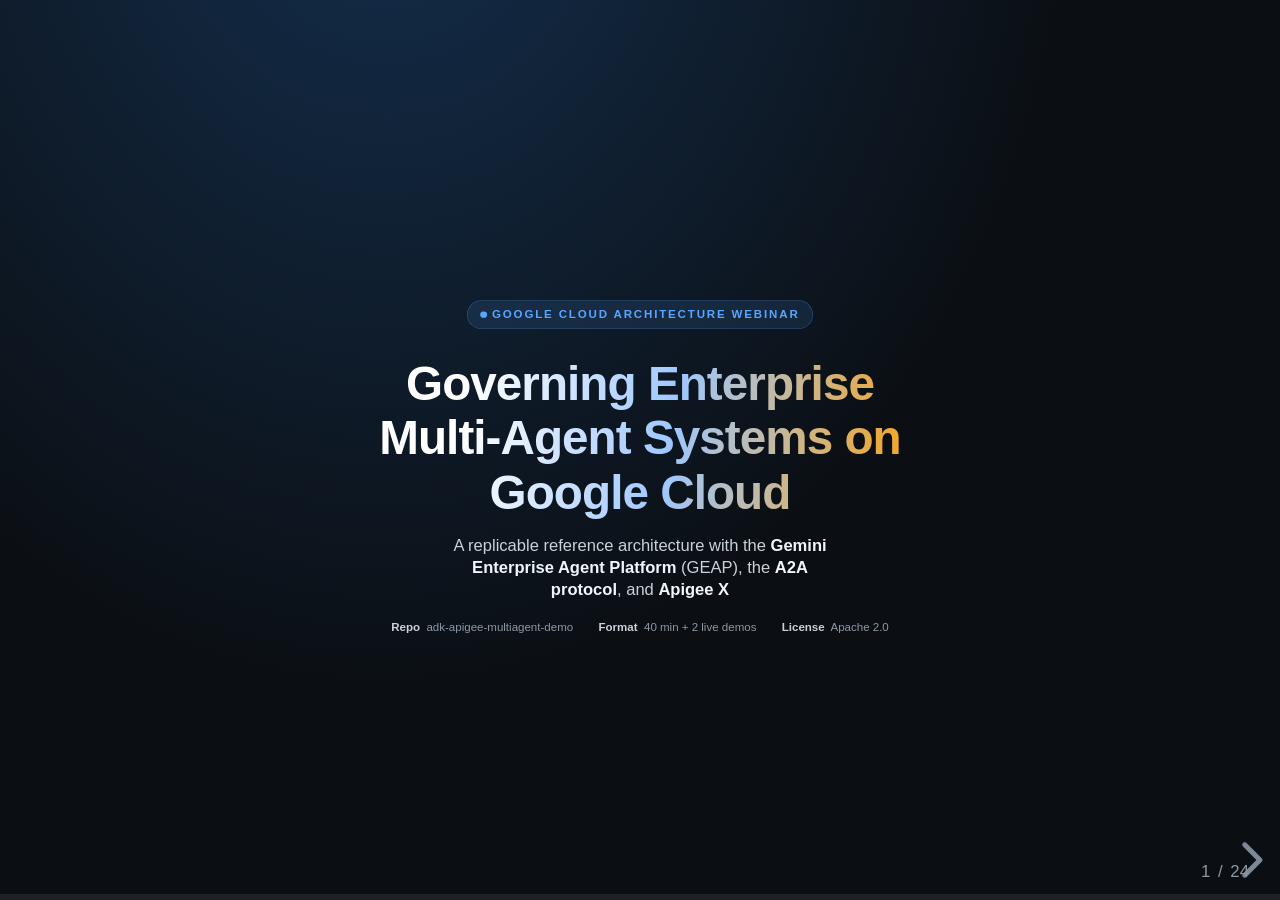
==== commit 678ed5c9: "Final webinar deck" ====
--- a/webinar/index.html
+++ b/webinar/index.html
@@ -3,817 +3,547 @@
 <head>
   <meta charset="utf-8">
   <title>Governing Enterprise Multi-Agent Systems on Google Cloud</title>
-  <meta name="description" content="A Replicable Reference Architecture with Vertex AI, Apigee, and Private Service Connect">
+  <meta name="description" content="A replicable reference architecture with GEAP, the A2A protocol, and Apigee X">
   <meta name="viewport" content="width=device-width, initial-scale=1.0, maximum-scale=1.0, user-scalable=no">
-
+  <link rel="icon" href="data:image/svg+xml,<svg xmlns='http://www.w3.org/2000/svg' viewBox='0 0 100 100'><text y='0.9em' font-size='90'>🛡️</text></svg>">
   <link rel="stylesheet" href="css/reveal.css">
-  <link rel="stylesheet" href="css/theme/black.css" id="theme">
-
-  <style>
-    :root {
-      --gcp-bg: #0d1117;
-      --gcp-card-bg: #161b22;
-      --gcp-card-border: #30363d;
-      --gcp-blue: #58a6ff;
-      --gcp-accent-apigee: #f59e0b; /* Deck-wide amber for Apigee / Governance */
-      --gcp-green: #3fb950;
-      --gcp-red: #f85149;
-      --gcp-text: #f0f6fc;
-      --gcp-muted: #8b949e;
-      --gcp-faint: #484f58;
-    }
-
-    .reveal {
-      font-family: -apple-system, BlinkMacSystemFont, "Segoe UI", Roboto, Helvetica, Arial, sans-serif;
-      background-color: var(--gcp-bg);
-      color: var(--gcp-text);
-    }
-
-    .reveal h1, .reveal h2, .reveal h3, .reveal h4 {
-      color: var(--gcp-text);
-      font-weight: 700;
-      letter-spacing: -0.02em;
-      text-transform: none;
-    }
-
-    .reveal h2 {
-      font-size: 2.1rem;
-      line-height: 1.25;
-      margin-bottom: 1.2rem;
-    }
-
-    .reveal .slide-number {
-      font-size: 0.9rem;
-      color: var(--gcp-muted);
-      right: 1.5rem;
-      bottom: 1.5rem;
-    }
-
-    .badge {
-      display: inline-block;
-      padding: 0.25rem 0.75rem;
-      border-radius: 9999px;
-      font-size: 0.85rem;
-      font-weight: 600;
-      text-transform: uppercase;
-      letter-spacing: 0.05em;
-      margin-bottom: 0.75rem;
-    }
-    .badge-blue { background: rgba(88, 166, 255, 0.15); color: var(--gcp-blue); border: 1px solid rgba(88, 166, 255, 0.3); }
-    .badge-amber { background: rgba(245, 158, 11, 0.15); color: var(--gcp-accent-apigee); border: 1px solid rgba(245, 158, 11, 0.3); }
-    .badge-red { background: rgba(248, 81, 73, 0.15); color: var(--gcp-red); border: 1px solid rgba(248, 81, 73, 0.3); }
-    .badge-green { background: rgba(63, 185, 80, 0.15); color: var(--gcp-green); border: 1px solid rgba(63, 185, 80, 0.3); }
-
-    .grid-2 {
-      display: grid;
-      grid-template-columns: 1fr 1fr;
-      gap: 1.5rem;
-      align-items: stretch;
-      text-align: left;
-    }
-
-    .grid-3 {
-      display: grid;
-      grid-template-columns: 1fr 1fr 1fr;
-      gap: 1.2rem;
-      align-items: stretch;
-      text-align: left;
-    }
-
-    .grid-4 {
-      display: grid;
-      grid-template-columns: 1fr 1fr 1fr 1fr;
-      gap: 1rem;
-      align-items: stretch;
-      text-align: left;
-    }
-
-    .card {
-      background: var(--gcp-card-bg);
-      border: 1px solid var(--gcp-card-border);
-      border-radius: 0.75rem;
-      padding: 1.4rem;
-      box-shadow: 0 4px 12px rgba(0, 0, 0, 0.3);
-      font-size: 1rem;
-      line-height: 1.5;
-    }
-
-    .card-highlight {
-      border-color: var(--gcp-accent-apigee);
-      background: rgba(245, 158, 11, 0.05);
-    }
-
-    .card h3, .card h4 {
-      font-size: 1.25rem;
-      margin-top: 0;
-      margin-bottom: 0.6rem;
-    }
-
-    .card p, .card ul {
-      margin: 0;
-      color: #c9d1d9;
-      font-size: 0.95rem;
-    }
-
-    .card ul {
-      padding-left: 1.2rem;
-    }
-
-    .card li {
-      margin-bottom: 0.4rem;
-    }
-
-    .table-container {
-      width: 100%;
-      overflow-x: auto;
-    }
-
-    table.styled-table {
-      width: 100%;
-      border-collapse: collapse;
-      font-size: 0.95rem;
-      text-align: left;
-      background: var(--gcp-card-bg);
-      border-radius: 0.5rem;
-      overflow: hidden;
-      border: 1px solid var(--gcp-card-border);
-    }
-
-    table.styled-table th {
-      background: #21262d;
-      color: var(--gcp-text);
-      padding: 0.8rem 1rem;
-      border-bottom: 1px solid var(--gcp-card-border);
-      font-weight: 600;
-    }
-
-    table.styled-table td {
-      padding: 0.75rem 1rem;
-      border-bottom: 1px solid var(--gcp-card-border);
-      color: #c9d1d9;
-    }
-
-    table.styled-table tr:last-child td {
-      border-bottom: none;
-    }
-
-    .img-frame {
-      border: 1px solid var(--gcp-card-border);
-      border-radius: 0.75rem;
-      overflow: hidden;
-      background: #000;
-      box-shadow: 0 8px 24px rgba(0,0,0,0.5);
-    }
-
-    .img-frame img {
-      max-height: 520px;
-      width: auto;
-      max-width: 100%;
-      display: block;
-      margin: 0 auto;
-    }
-
-    .caption {
-      font-size: 0.85rem;
-      color: var(--gcp-muted);
-      margin-top: 0.6rem;
-      text-align: center;
-    }
-
-    .pivot-slide {
-      display: flex;
-      flex-direction: column;
-      justify-content: center;
-      align-items: center;
-      height: 80%;
-      text-align: center;
-    }
-
-    .pivot-text {
-      font-size: 2.8rem !important;
-      line-height: 1.35 !important;
-      color: #ffffff !important;
-      font-weight: 700;
-      max-width: 1100px;
-      margin: 0 auto;
-    }
-
-    .demo-badge {
-      background: linear-gradient(135deg, #f59e0b, #d97706);
-      color: #000;
-      font-weight: 800;
-      padding: 0.4rem 1rem;
-      border-radius: 9999px;
-      font-size: 1rem;
-      display: inline-block;
-      margin-bottom: 1rem;
-      box-shadow: 0 0 15px rgba(245, 158, 11, 0.4);
-    }
-
-    .mermaid {
-      background: #161b22;
-      border: 1px solid #30363d;
-      border-radius: 0.75rem;
-      padding: 1rem;
-      font-size: 0.85rem;
-    }
-
-    .accent-apigee { color: var(--gcp-accent-apigee); }
-    .accent-blue { color: var(--gcp-blue); }
-    .accent-green { color: var(--gcp-green); }
-    .accent-red { color: var(--gcp-red); }
-  </style>
+  <link rel="stylesheet" href="css/theme.css">
 </head>
 <body>
+
+  <!-- SCQA rail: fixed overlay, driven by data-scqa on each section -->
+  <nav id="scqa-rail" class="rail-hidden" aria-label="Presentation phases">
+    <div class="rail-brand">Multi-Agent Governance on GCP</div>
+    <div class="rail-seg" data-phase="S"><span class="seg-dot"></span>Situation</div>
+    <div class="rail-seg" data-phase="C"><span class="seg-dot"></span>Complication</div>
+    <div class="rail-seg" data-phase="Q"><span class="seg-dot"></span>Question</div>
+    <div class="rail-seg" data-phase="A"><span class="seg-dot"></span>Answer</div>
+  </nav>
+
   <div class="reveal">
     <div class="slides">
 
-      <!-- SLIDE 1: Cover -->
-      <section data-state="cover">
-        <div style="text-align: center; padding: 2rem 0;">
-          <div class="badge badge-blue">Google Cloud Architecture Webinar</div>
-          <h1 style="font-size: 2.8rem; margin: 1rem 0; line-height: 1.2;">Governing Enterprise Multi-Agent Systems on Google Cloud</h1>
-          <p style="font-size: 1.3rem; color: var(--gcp-muted); max-width: 900px; margin: 0 auto 2rem;">
-            A Replicable Reference Architecture with Vertex AI Agent Engine, A2A Protocol, and Apigee X
-          </p>
-          <div style="display: flex; justify-content: center; gap: 2rem; color: var(--gcp-muted); font-size: 0.95rem;">
-            <span><strong>Repository:</strong> adk-demos</span>
-            <span><strong>Target:</strong> 35–40 min talk + live demo</span>
-            <span><strong>License:</strong> Apache 2.0</span>
-          </div>
-        </div>
-        <aside class="notes">
-          Welcome, everyone. Today we are going to look at what it actually takes to run a multi-agent AI system in production on Google Cloud. Most demos you see in the AI space are built inside a single project, running on a developer's desktop, using personal API keys and direct internet connections. That is great for prototyping, but it is not how enterprise software works. In the real world, you have strict network boundaries, identity requirements, token budgets, and audit mandates. What we are presenting today is not a toy or an idealized conceptual diagram. It is a complete, working reference implementation that spans three separate Google Cloud projects, governs every single model and tool interaction through Apigee, traces every hop from browser to database with a single correlation ID, and can be rebuilt from scratch with a single set of declarative manifests. Let's dive in.
-        </aside>
-      </section>
-
-      <!-- SLIDE 2: Situation 1 -->
-      <section>
-        <div class="badge badge-blue">Situation</div>
+      <!-- ================================================== 1 · COVER -->
+      <section class="cover" data-rail="hide"
+               data-background-gradient="radial-gradient(ellipse at 30% -20%, #14304f 0%, #0b0f14 55%)">
+        <div class="kicker k-blue" style="font-size:0.46em;">Google Cloud Architecture Webinar</div>
+        <h1>Governing Enterprise Multi-Agent Systems on Google Cloud</h1>
+        <p class="sub">A replicable reference architecture with the <strong>Gemini Enterprise Agent Platform</strong> (GEAP), the <strong>A2A protocol</strong>, and <strong>Apigee&nbsp;X</strong></p>
+        <div class="meta">
+          <span><strong>Repo</strong>&nbsp; adk-apigee-multiagent-demo</span>
+          <span><strong>Format</strong>&nbsp; 40 min + 2 live demos</span>
+          <span><strong>License</strong>&nbsp; Apache 2.0</span>
+        </div>
+        <aside class="notes">
+          Welcome, everyone. Today we are going to look at what it actually takes to run a multi-agent AI system in production on Google Cloud. Most demos in the AI space are built inside a single project, on a developer's desktop, with personal API keys and direct internet connections. That is great for prototyping, but it is not how enterprise software works. In the real world you have strict network boundaries, identity requirements, token budgets, and audit mandates. What we present today is not a toy or a conceptual diagram. It is a complete, working reference implementation that spans three separate Google Cloud projects, governs every model and tool interaction through Apigee, traces every hop from browser to database with a single correlation ID, and rebuilds from scratch with declarative manifests. Everything is open source. Let's dive in.
+        </aside>
+      </section>
+
+      <!-- ================================================== 2 · S1 -->
+      <section data-scqa="S" data-background-gradient="radial-gradient(ellipse at 85% -25%, #12283f 0%, #0b0f14 52%)">
+        <div class="kicker k-blue">Situation</div>
         <h2>Single-model chatbots are evolving into coordinated multi-agent networks</h2>
-        <div class="grid-3" style="margin-top: 2rem;">
-          <div class="card">
-            <h3 class="accent-blue">1. Workflow Decomposition</h3>
-            <p>Moving from monolithic, single-prompt chatbots to <strong>supervisor agents</strong> that orchestrate domain specialists.</p>
-          </div>
-          <div class="card">
-            <h3 class="accent-blue">2. Autonomous Action</h3>
-            <p>Specialists interact directly with business systems through the <strong>Model Context Protocol (MCP)</strong> and REST APIs.</p>
-          </div>
-          <div class="card">
-            <h3 class="accent-blue">3. Distributed Operations</h3>
-            <p>Transactions span multiple microservices, relational databases, and distinct operational boundaries.</p>
-          </div>
-        </div>
-        <aside class="notes">
-          Over the past two years, enterprise AI has moved through its first phase, which was mostly chatbots and single-prompt assistants. Today, organizations are building multi-agent systems where a coordinator or supervisor agent delegates specialized tasks to domain-specific agents—like an order specialist, a customer profile specialist, or a product catalog specialist. These agents don't just generate text; they interact directly with real-world databases and microservices through the Model Context Protocol. But as soon as you connect autonomous agents to production line-of-business systems, the architecture changes completely. You are no longer managing a simple request-response API. You are orchestrating a distributed system of semi-autonomous entities that negotiate tasks, execute transactions, and consume expensive LLM tokens at high velocity.
-        </aside>
-      </section>
-
-      <!-- SLIDE 3: Situation 2 -->
-      <section>
-        <div class="badge badge-blue">Situation</div>
-        <h2>Google Cloud provides the core building blocks for enterprise multi-agent architectures</h2>
-        <div class="grid-4" style="margin-top: 1.8rem;">
-          <div class="card">
-            <h4 class="accent-blue">Agent Engine</h4>
-            <p style="font-size: 0.9rem;">Managed Vertex AI Reasoning Engines running ADK agents with built-in scaling.</p>
-          </div>
-          <div class="card">
-            <h4 class="accent-blue">A2A Protocol</h4>
-            <p style="font-size: 0.9rem;">Standardized protocol for agent discovery, skill cards, and token streaming.</p>
-          </div>
-          <div class="card">
-            <h4 class="accent-apigee">Apigee X</h4>
-            <p style="font-size: 0.9rem;">Enterprise gateway for token quotas, developer keys, and policy enforcement.</p>
-          </div>
-          <div class="card">
-            <h4 class="accent-green">Cloud Run & SQL</h4>
-            <p style="font-size: 0.9rem;">Serverless compute and managed MySQL connected privately via PSC.</p>
-          </div>
-        </div>
-        <aside class="notes">
-          The good news is that we don't need to invent new foundational infrastructure to run these systems. Google Cloud already provides the core primitives we need. Vertex AI Agent Engine gives us a fully managed serverless runtime for reasoning engines, built on the Agent Development Kit. The Agent-to-Agent, or A2A, protocol gives us a standardized communication and capability negotiation standard between supervisor and sub-agents. Cloud Run and Cloud SQL provide scalable, secure compute and relational persistence for our business logic. And Apigee provides the enterprise API management layer that has governed mission-critical traffic for decades. The components are all mature and available today. The real challenge is not whether these individual pieces exist, but how to wire them together into a secure, governed, and operable production topology.
-        </aside>
-      </section>
-
-      <!-- SLIDE 4: Complication 1 -->
-      <section>
-        <div class="badge badge-red">Complication · Governance & Trust</div>
-        <h2>Unmanaged agent deployments create ungoverned model access and untracked token spend</h2>
-        <div class="grid-2" style="margin-top: 1.8rem;">
-          <div class="card">
-            <h3 class="accent-red">Shadow LLMs & Broad Credentials</h3>
-            <ul>
-              <li>Agents invoke foundational models directly using static service account keys.</li>
-              <li>No per-user identity enforcement at the model perimeter.</li>
-              <li>No capability to revoke access for one user without breaking the entire agent.</li>
-            </ul>
-          </div>
-          <div class="card">
-            <h3 class="accent-red">Zero Cost Attribution</h3>
-            <ul>
-              <li>Cannot answer: <em>"Who spent the tokens, on which model, through which agent?"</em></li>
-              <li>Token consumption is unmetered until the monthly cloud invoice arrives.</li>
-              <li>Answering basic billing questions requires building custom log pipelines.</li>
-            </ul>
-          </div>
-        </div>
-        <aside class="notes">
-          When teams rush an agent proof-of-concept into production, the first wall they hit is governance and financial control. In typical setups, agents call Vertex AI or third-party models directly using broad service account credentials or static API keys embedded in environment variables. There is no per-user identity check at the model boundary, no concept of token quotas, and no way to revoke access for a single user without breaking the entire agent. When the monthly cloud bill arrives, nobody can answer basic accounting questions: Who spent fifty thousand dollars on Gemini 1.5 Pro this week? Which agent generated those tokens? Was it the order specialist or the supervisor? Without an intermediary governance gateway, answering these questions requires building and maintaining an expensive custom data pipeline just to parse and correlate raw infrastructure logs.
-        </aside>
-      </section>
-
-      <!-- SLIDE 5: Complication 2 -->
-      <section>
-        <div class="badge badge-red">Complication · Governance & Trust</div>
-        <h2>Multi-hop agent delegations turn production transactions into opaque black boxes</h2>
-        <div class="card" style="margin-top: 1.5rem; text-align: center;">
-          <div style="font-family: monospace; font-size: 1.1rem; color: #58a6ff; margin-bottom: 1rem;">
-            Browser ➔ BFF ➔ Supervisor ➔ Specialist ➔ MCP Gateway ➔ Cloud Run ➔ Cloud SQL
-          </div>
-          <p style="color: #f85149; font-weight: 600;">Where did the 12-second latency spike or 500 error actually occur?</p>
-        </div>
-        <div class="grid-3" style="margin-top: 1.2rem;">
-          <div class="card">
-            <h4>Disparate Silos</h4>
-            <p>Logs scattered across multiple GCP projects and service boundaries.</p>
-          </div>
-          <div class="card">
-            <h4>No Shared Clock</h4>
-            <p>Timing metrics formatted differently with inconsistent epoch precision.</p>
-          </div>
-          <div class="card">
-            <h4>Broken Trace Context</h4>
-            <p>Traceparent lost during A2A handoffs or MCP tool invocations.</p>
-          </div>
-        </div>
-        <aside class="notes">
-          The second major operational blocker is opacity. In a multi-agent architecture, a single user query might trigger a cascade of operations: the supervisor inspects the prompt, calls a model, delegates over A2A to the order agent, which calls another model, invokes an MCP tool, which hits an internal microservice, which executes a SQL query on a database. If that request takes twelve seconds to complete, or fails with a 500 error, where did the breakdown happen? Was it model latency, a slow database query, a networking timeout, or agent orchestration overhead? In standard architectures, these logs are scattered across different services and different projects with completely different formats and no common correlation identifier. Debugging a failed transaction feels like searching for a needle in four separate haystacks.
-        </aside>
-      </section>
-
-      <!-- SLIDE 6: Complication 3 -->
-      <section>
-        <div class="badge badge-red">Complication · Security Reality</div>
-        <h2>Standard agent prototypes introduce critical identity, network, and database vulnerabilities</h2>
-        <div class="grid-2" style="margin-top: 1.5rem;">
-          <div class="card">
-            <h4 class="accent-red">Spoofable Identity Headers</h4>
-            <p>Prototypes trust raw incoming HTTP headers (e.g. <code>X-User-Email</code>) instead of cryptographically verifying signed JWT tokens.</p>
-          </div>
-          <div class="card">
-            <h4 class="accent-red">God-Mode Service Accounts</h4>
-            <p>All agents share a single over-privileged service account with unrestricted cross-project access.</p>
-          </div>
-          <div class="card">
-            <h4 class="accent-red">Publicly Exposed Backends</h4>
-            <p>Internal microservices accept public traffic, relying solely on simple API keys at the perimeter.</p>
-          </div>
-          <div class="card">
-            <h4 class="accent-red">Static Database Secrets</h4>
-            <p>Database passwords passed in plaintext environment variables rather than using IAM database authentication.</p>
-          </div>
-        </div>
-        <aside class="notes">
-          From a security perspective, agent prototypes frequently make dangerous compromises to get things working. They trust spoofable identity headers like X-User-Email sent from the browser instead of cryptographically verifying signed JWT tokens. They give every agent a single shared service account with broad admin privileges instead of enforcing least privilege. They expose internal backend microservices directly to the public internet because cross-VPC networking feels too complex. And they embed database passwords directly into runtime environment variables. In an enterprise environment, any single one of these vulnerabilities is an immediate security block. An enterprise agent architecture must guarantee that backend services have zero public surface, identity is cryptographically proven, and credentials like database passwords do not exist at all.
-        </aside>
-      </section>
-
-      <!-- SLIDE 7: Complication 4 -->
-      <section>
-        <div class="badge badge-red">Complication · Engineering Reality</div>
-        <h2>Brittle agent coupling and unrepeatable environments stall production operations</h2>
-        <div class="grid-3" style="margin-top: 1.8rem;">
-          <div class="card">
-            <h3 class="accent-red">Brittle Coupling</h3>
-            <p>Vertex AI produces a new engine ID per deploy. Hardcoded IDs mean redeploying a specialist breaks the supervisor.</p>
-          </div>
-          <div class="card">
-            <h3 class="accent-red">Configuration Drift</h3>
-            <p>Manual console clicks and hardcoded project IDs cause builds to work in one project but fail in the next.</p>
-          </div>
-          <div class="card">
-            <h3 class="accent-red">Undocumented Edges</h3>
-            <p>A2A token streaming under ADK 2.3 and bidirectional Private Service Connect lack working production reference implementations.</p>
-          </div>
-        </div>
-        <aside class="notes">
-          Finally, there is the engineering reality of running these stacks day-to-day. In Vertex AI Agent Engine, every deployment produces a new engine resource ID. If your supervisor hardcodes the specialist's engine ID, redeploying a specialist instantly breaks your supervisor. Furthermore, setting up the necessary infrastructure—cross-project Private Service Connect, IAM database authentication, DNS peering, and API proxies—involves dozens of interdependent steps. When done manually through the Cloud Console, you get configuration drift, hardcoded project IDs in scripts, and environments that cannot be replicated. When you look for documentation on the hard problems—like streaming tokens through A2A under ADK 2.3 or handling bidirectional Private Service Connect between Apigee and Cloud Run—the standard documentation runs out. Teams spend months rediscovering solutions to these exact integration traps.
-        </aside>
-      </section>
-
-      <!-- SLIDE 8: The Question (Dark Pivot) -->
-      <section data-background="#05070a">
-        <div class="pivot-slide">
-          <div class="badge badge-amber" style="margin-bottom: 2rem;">The Core Architectural Question</div>
-          <p class="pivot-text">
-            “Can you build a multi-agent system where <span class="accent-apigee">EVERY</span> call—model, tool, agent, and business API—is governed, attributed, traced, and private… and the whole stack rebuilds from three empty projects?”
-          </p>
-        </div>
-        <aside class="notes">
-          This brings us to the central question of today's webinar: Can you build a multi-agent system where every single call—whether it is a model invocation, an MCP tool execution, an inter-agent delegation, or a backend business API request—is strictly governed, attributed to a verified user, traced under a single ID, and kept completely private… and where the entire multi-project infrastructure can be cleanly rebuilt from scratch using automated, declarative tools? The answer is yes. And for the rest of this session, we are going to walk through the exact architecture, code, and mechanisms of the reference implementation that proves it.
-        </aside>
-      </section>
-
-      <!-- SLIDE 9: Answer 1 (Topology) -->
-      <section>
-        <div class="badge badge-green">Architecture · Topology</div>
-        <h2>Three projects enforce strict separation of concerns across AI, governance, and data</h2>
-        <div class="grid-3" style="margin-top: 1.5rem;">
-          <div class="card" style="border-top: 4px solid #58a6ff;">
-            <h3 class="accent-blue">AI Project (ai)</h3>
-            <ul>
-              <li>4 Agent Engines (Supervisor + 3 Specialists)</li>
-              <li>BFF Cloud Run behind IAP</li>
-              <li>Firestore ACL & Secret Manager</li>
-              <li>Single-Pane Telemetry Sink</li>
-            </ul>
-          </div>
-          <div class="card card-highlight" style="border-top: 4px solid #f59e0b;">
-            <h3 class="accent-apigee">Apigee Project (gateway)</h3>
-            <ul>
-              <li>Apigee X Organization (7 Proxies)</li>
-              <li>API Products & Token Quotas</li>
-              <li>Per-User / Per-Agent Apps & Keys</li>
-              <li>Token Minting SAs (Access & ID tokens)</li>
-            </ul>
-          </div>
-          <div class="card" style="border-top: 4px solid #3fb950;">
-            <h3 class="accent-green">Backend Project (backend)</h3>
-            <ul>
-              <li>3 FastAPI Microservices (Cloud Run)</li>
-              <li>Cloud SQL MySQL (IAM DB Auth)</li>
-              <li>Regional Internal Load Balancer</li>
-              <li>PSC Service Attachment to Apigee</li>
-            </ul>
-          </div>
-        </div>
-        <aside class="notes">
-          Here is the architectural anchor of the entire system. We split the architecture across three distinct Google Cloud projects, each with a single, clear responsibility. In the Apigee project, we run the Apigee X organization. It is the governance plane: it holds the API proxies, defines token quota policies, and manages developer credentials. In the AI project, we run our four Agent Engines on Vertex AI, the FastAPI Backend-for-Frontend, our Firestore authorization database, and our centralized telemetry sink. In the Backend project, we host our core business system—three microservices and a Cloud SQL database behind an internal load balancer. The AI project has zero direct network connectivity to the backend project. Every single interaction between agents and backend services is forced to route through the Apigee governance gateway over private Google Cloud backbone networking.
-        </aside>
-      </section>
-
-      <!-- SLIDE 10: Answer 2 (Apigee Gateway) -->
-      <section>
-        <div class="badge badge-amber">Governance Plane</div>
-        <h2>Apigee acts as the single governance gateway across models, tools, and backend APIs</h2>
-        <div class="table-container" style="margin-top: 1.2rem;">
-          <table class="styled-table">
-            <thead>
-              <tr>
-                <th>Base Path</th>
-                <th>Fronts</th>
-                <th>Caller Credential</th>
-                <th>Upstream Credential (Minted by Apigee)</th>
-              </tr>
-            </thead>
-            <tbody>
-              <tr>
-                <td><code>/ai-agents</code></td>
-                <td>Supervisor Engine</td>
-                <td>BFF <code>x-api-key</code></td>
-                <td><code>GoogleAccessToken</code> (AI Deploy SA)</td>
-              </tr>
-              <tr>
-                <td><code>/aiplatform</code></td>
-                <td>Model Calls from Agents</td>
-                <td>Agent <code>x-api-key</code></td>
-                <td><code>GoogleAccessToken</code> (AI Deploy SA)</td>
-              </tr>
-              <tr>
-                <td><code>/llm-stream</code></td>
-                <td>Direct Model Chat (Gemini & Claude)</td>
-                <td>End User Personal <code>x-api-key</code></td>
-                <td><code>GoogleAccessToken</code> (AI Deploy SA)</td>
-              </tr>
-              <tr>
-                <td><code>/mcp</code></td>
-                <td>MCP Tool Catalog & Execution</td>
-                <td>Specialist <code>x-api-key</code></td>
-                <td>Internal Private MCP Routing</td>
-              </tr>
-              <tr>
-                <td><code>/*-management</code></td>
-                <td>E-Commerce Services (Customers/Orders/Products)</td>
-                <td>MCP Server</td>
-                <td><code>GoogleIDToken</code> (Dedicated Invoker SA)</td>
-              </tr>
-            </tbody>
-          </table>
-        </div>
-        <aside class="notes">
-          Let's examine how Apigee functions as the central nervous system of this architecture. We deploy seven dedicated API proxy bundles. The `/ai-agents` proxy fronts the supervisor engine, translating external client queries into authenticated Vertex AI Reasoning Engine requests. The `/aiplatform` proxy fronts all model calls originating from the agents. The `/llm-stream` proxy provides a unified SSE streaming endpoint for direct user-to-model chat, routing requests dynamically to either Google Gemini or Anthropic Claude while applying identical security and quota policies to both. The `/mcp` proxy provides a managed gateway for tool discovery and execution. And the three e-commerce management proxies front the backend microservices, minting short-lived Google ID tokens to authenticate across the private internal load balancer. Every data path is governed in one place.
-        </aside>
-      </section>
-
-      <!-- SLIDE 11: Answer 3 (Per-User Governance) -->
-      <section>
-        <div class="badge badge-amber">Governance Plane</div>
-        <h2>Per-user API keys bound to IAP identities enforce token quotas before model execution</h2>
-        <div class="grid-3" style="margin-top: 1.8rem;">
-          <div class="card">
-            <h3 class="accent-apigee">Key-to-Identity Binding</h3>
-            <p><code>VerifyAPIKey</code> validates that the key's <code>owner_email</code> matches the verified IAP email. Stolen keys are immediately rejected with 403.</p>
-          </div>
-          <div class="card">
-            <h3 class="accent-apigee">Edge Token Quotas</h3>
-            <p><code>LLMTokenQuota</code> enforces rate limits <em>before</em> model invocation: <strong>100k tokens/hour</strong> per agent, <strong>10k tokens/5min</strong> per user.</p>
-          </div>
-          <div class="card">
-            <h3 class="accent-apigee">Dual-Publisher Support</h3>
-            <p>Gemini and Claude routed seamlessly behind the same gateway endpoint, governed under identical security and budgeting rules.</p>
-          </div>
-        </div>
-        <aside class="notes">
-          Here is how we solve the ungoverned access problem. When a user interacts with the system, they provide their personal API key. When that request hits Apigee, the gateway does not just check if the key is valid. It verifies that the `owner_email` metadata attached to the key matches the cryptographically verified user identity passed from IAP. If someone steals your API key, they cannot use it because their authenticated email will not match the key's owner. Furthermore, Apigee enforces native LLM token quotas at the edge before the request ever reaches Vertex AI. We enforce a 100k token-per-hour quota on agent applications and a 10k token-per-5-minute quota on individual users. If a rogue agent loops or a user exceeds their quota, Apigee rejects the call at the edge, protecting both your budget and your backend.
-        </aside>
-      </section>
-
-      <!-- SLIDE 12: Answer 4 (Domain Specialists) -->
-      <section>
-        <div class="badge badge-blue">AI Plane · Agents</div>
-        <h2>Domain specialists encapsulate scoped MCP toolsets under least-privilege service accounts</h2>
-        <div class="grid-3" style="margin-top: 1.8rem;">
-          <div class="card">
-            <h3 class="accent-blue">order_agent</h3>
-            <p><strong>Identity:</strong> <code>a2a-order-sa</code></p>
-            <p><strong>Tools:</strong> 6 scoped MCP tools (<code>listOrders</code>, <code>createOrder</code>, <code>getOrderById</code>, etc.)</p>
-            <p><strong>Secret:</strong> <code>apigee-key-order</code></p>
-          </div>
-          <div class="card">
-            <h3 class="accent-blue">product_agent</h3>
-            <p><strong>Identity:</strong> <code>a2a-product-sa</code></p>
-            <p><strong>Tools:</strong> Scoped catalog search, product detail, and inventory queries.</p>
-            <p><strong>Secret:</strong> <code>apigee-key-product</code></p>
-          </div>
-          <div class="card">
-            <h3 class="accent-blue">customer_agent</h3>
-            <p><strong>Identity:</strong> <code>a2a-customer-sa</code></p>
-            <p><strong>Tools:</strong> Scoped account lookup, address verification, and profile management.</p>
-            <p><strong>Secret:</strong> <code>apigee-key-customer</code></p>
-          </div>
-        </div>
-        <aside class="notes">
-          Rather than building a single monolithic agent with dozens of tools, we divide domain capabilities into three specialized agents: `order_agent`, `product_agent`, and `customer_agent`. Each specialist runs as an independent Reasoning Engine in Vertex AI, operates under its own dedicated service account, and holds its own unique Apigee API key stored securely in Secret Manager. Crucially, each specialist is provisioned with only the subset of MCP tools required for its domain. The order agent cannot see customer account tools, and the product agent cannot execute order modifications. By keeping each agent's tool surface small and focused, we eliminate tool selection ambiguity for the LLM and enforce least-privilege security boundaries at the agent level.
-        </aside>
-      </section>
-
-      <!-- SLIDE 13: Answer 5 (A2A & Self-Heal) -->
-      <section>
-        <div class="badge badge-blue">AI Plane · Agents</div>
-        <h2>The supervisor coordinates over A2A with token streaming and dynamic self-healing discovery</h2>
-        <div class="grid-2" style="margin-top: 1.8rem;">
-          <div class="card">
-            <h3 class="accent-blue">A2A Token Streaming (ADK 2.3)</h3>
-            <ul>
-              <li><code>RemoteA2aAgent</code> proxies with streaming client factory.</li>
-              <li>Tokens stream in real time as specialists generate them.</li>
-              <li>UI reveals delegation the instant <code>transfer_to_agent</code> emits.</li>
-            </ul>
-          </div>
-          <div class="card">
-            <h3 class="accent-blue">Registry Self-Healing (~60s TTL)</h3>
-            <ul>
-              <li>Specialists auto-register in Agent Registry upon deployment.</li>
-              <li>Supervisor refreshes cache every 60s via <code>before_agent_callback</code>.</li>
-              <li>Specialists redeploy cleanly with <strong>zero supervisor redeployments</strong>.</li>
-            </ul>
-          </div>
-        </div>
-        <aside class="notes">
-          Inter-agent communication is built on Google's Agent-to-Agent protocol. The supervisor connects to specialists using streaming `RemoteA2aAgent` proxies under ADK 2.3. As the specialist generates tokens, they stream immediately back through the supervisor to the frontend, revealing delegations the instant they occur. Even more importantly, we solved the brittle engine coupling problem through dynamic registry self-healing. When a specialist is redeployed, Vertex AI registers the new engine in Agent Registry. In the supervisor, a lightweight `before_agent_callback` inspects the registry on a 60-second TTL cache. When it detects a new generation of a specialist, it updates the in-memory proxy URL on the fly. You can redeploy specialists continuously throughout the day without ever restarting or redeploying the supervisor.
-        </aside>
-      </section>
-
-      <!-- SLIDE 14: Answer 6 (Fail-Closed ACL) -->
-      <section>
-        <div class="badge badge-blue">AI Plane · Security</div>
-        <h2>Dynamic, Firestore-backed ACLs enforce fail-closed authorization per conversation turn</h2>
-        <div class="grid-3" style="margin-top: 1.8rem;">
-          <div class="card">
-            <h3 class="accent-blue">Turn-Level Evaluation</h3>
-            <p>Evaluated on every query in <code>before_agent_callback</code> using the verified IAP identity. Instant permission revocation.</p>
-          </div>
-          <div class="card">
-            <h3 class="accent-blue">Fail-Closed Safety Net</h3>
-            <p>Missing user record = zero agent access. <code>before_tool_callback</code> provides an unbypassable execution barrier.</p>
-          </div>
-          <div class="card">
-            <h3 class="accent-blue">Live UI Administration</h3>
-            <p>Administrators manage roles and user-agent bindings directly in the Admin UI without modifying code or redeploying.</p>
-          </div>
-        </div>
-        <aside class="notes">
-          To control who can use which agents, we implemented a dynamic, fail-closed access control system backed by Firestore. On every single conversation turn, the supervisor extracts the verified user email from the invocation context and queries Firestore for that user's authorized agent list. If an employee is only permitted to access the product catalog, the supervisor dynamically removes the order and customer specialists from its available sub-agents for that request. If no record exists for a user, the system fails closed and denies all agent delegations. As an additional layer of defense, a `before_tool_callback` acts as a hard block if a restricted agent is somehow invoked. Administrators can update permissions in real time through the web UI, taking effect instantly on the very next turn.
-        </aside>
-      </section>
-
-      <!-- SLIDE 15: Answer 7 (Zero-Trust Security & Network) -->
-      <section>
-        <div class="badge badge-green">Security & Networking</div>
-        <h2>The entire data path is private by construction with Private Service Connect and IAM database auth</h2>
-        <div class="grid-2" style="margin-top: 1.5rem;">
-          <div class="card">
-            <h4 class="accent-green">Verified IAP Identity</h4>
-            <p>Cloud Run BFF verifies cryptographic signature of <code>X-Goog-IAP-JWT-Assertion</code>. Spoofable plaintext headers are ignored.</p>
-          </div>
-          <div class="card">
-            <h4 class="accent-green">Bidirectional PSC</h4>
-            <p>Northbound (AI ➔ Apigee) and Southbound (Apigee ➔ Backend) cross-project traffic routes strictly over Google private backbone.</p>
-          </div>
-          <div class="card">
-            <h4 class="accent-green">IAM-Only Services</h4>
-            <p>Backend Cloud Run services require Google ID token authentication; only Apigee's dedicated invoker SA is authorized.</p>
-          </div>
-          <div class="card">
-            <h4 class="accent-green">Passwordless Cloud SQL</h4>
-            <p>Cloud SQL MySQL uses IAM database auth. The runtime service account <code>ecommerce-sa</code> IS the database user. Zero DB passwords.</p>
-          </div>
-        </div>
-        <aside class="notes">
-          Security in this demo is enforced at the network and identity layers simultaneously. At the edge, Cloud Run sits behind Identity-Aware Proxy. The BFF verifies the cryptographic signature and audience of the `X-Goog-IAP-JWT-Assertion` header, completely ignoring untrusted headers. Across project boundaries, all traffic flows over Google's private backbone via Private Service Connect in both directions. The backend microservices on Cloud Run are configured with IAM authentication, accepting traffic only from Apigee's dedicated invoker service account. And at the data layer, Cloud SQL uses Cloud SQL IAM Database Authentication. The runtime service account `ecommerce-sa` is itself the MySQL user. There are no database passwords stored in code, configuration, or environment variables anywhere in the entire stack.
-        </aside>
-      </section>
-
-      <!-- SLIDE 16: Answer 8 (Observability) -->
-      <section>
-        <div class="badge badge-blue">Observability · Logging</div>
-        <h2>A single traceparent correlates every hop from browser to database across four named logs</h2>
-        <div class="table-container" style="margin-top: 1.2rem;">
-          <table class="styled-table">
-            <thead>
-              <tr>
-                <th>Log Name</th>
-                <th>Written By</th>
-                <th>One Entry Per</th>
-                <th>Key Telemetry Fields</th>
-              </tr>
-            </thead>
-            <tbody>
-              <tr>
-                <td><code>front-ai-logs</code></td>
-                <td>BFF Cloud Run</td>
-                <td>UI Turn</td>
-                <td><code>user</code>, <code>view</code>, <code>userMessage</code>, <code>latency_metrics</code>, <code>error</code></td>
-              </tr>
-              <tr>
-                <td><code>agent-ai-logs</code></td>
-                <td>Agent Engines</td>
-                <td>Engine Record</td>
-                <td><code>engine</code>, <code>agent</code>, <code>session_id</code>, <code>model_call</code> tokens, <code>tool_call</code></td>
-              </tr>
-              <tr>
-                <td><code>apigee-ai-logs</code></td>
-                <td>7 Apigee Proxies</td>
-                <td>Gateway Hit</td>
-                <td><code>user</code>, <code>app</code>, <code>model</code>, <code>promptTokens</code>, <code>quotaRemaining</code>, 4 timestamps</td>
-              </tr>
-              <tr>
-                <td><code>services-ai-logs</code></td>
-                <td>Microservices</td>
-                <td>HTTP Request</td>
-                <td><code>service</code>, <code>verb</code>, <code>path</code>, <code>status</code>, <code>latencyMs</code></td>
-              </tr>
-            </tbody>
-          </table>
-        </div>
-        <p class="caption">All logs reside in the AI project on a single canonical schema: <code>event</code>, <code>component</code>, <code>traceparent</code>, <code>latency_metrics</code>.</p>
-        <aside class="notes">
-          To solve the multi-agent opacity challenge, we established end-to-end W3C distributed tracing. When a user sends a message, the BFF mints a standard W3C `traceparent`. That header is passed downstream to Apigee, injected into Agent Engine sessions, forwarded across A2A metadata to specialists, transmitted to the MCP server, and delivered to the backend microservices. Every single component emits structured telemetry into one of four dedicated log streams in the AI project: `front-ai-logs`, `agent-ai-logs`, `apigee-ai-logs`, and `services-ai-logs`. Because all four logs adhere to a single canonical JSON schema with standardized latency metrics, filtering by a single trace ID in Cloud Logging reveals the exact, nanosecond-accurate timeline of a request across all three projects.
-        </aside>
-      </section>
-
-      <!-- SLIDE 17: Answer 9 (Trace Explorer Hero - Demo 1) -->
-      <section>
-        <div class="demo-badge">LIVE DEMO CUT-IN #1</div>
-        <h2>The Trace Explorer replays transactions with exact latency attribution across all three projects</h2>
-        <div class="img-frame">
-          <img src="img/trace-explorer.png" alt="Trace Explorer Replay and Waterfall">
-        </div>
-        <p class="caption">Reconstructed multi-agent transaction flow with packet replay, latency breakdown donut, and millisecond waterfall.</p>
-        <aside class="notes">
-          This brings us to our first live demo cut-in: the Trace Explorer built directly into the frontend. What you see on screen is not a static mockup; it is a real-time visualization generated entirely by reading back our four structured log streams from Cloud Logging. The UI reconstructs the entire transaction graph, showing an animated packet traversing from the browser, through IAP, across the Apigee gateway, into the supervisor, delegating to the order specialist, querying the MCP gateway, hitting Cloud Run, and executing on Cloud SQL. Below the network topology, a latency waterfall breaks down exactly where every millisecond was spent. Let's switch over to the live environment and inspect a multi-agent transaction in real time.
-        </aside>
-      </section>
-
-      <!-- SLIDE 18: Answer 10 (Token Analytics - Demo 2) -->
-      <section>
-        <div class="demo-badge">LIVE DEMO CUT-IN #2</div>
-        <h2>Edge Data Collectors deliver comprehensive token analytics and metrics without an ETL pipeline</h2>
-        <div class="grid-2" style="margin-top: 1rem;">
-          <div class="img-frame">
-            <img src="img/apigee-reports.png" alt="Apigee Custom Reports">
-            <p class="caption">Apigee Reports: Token counts by model & user.</p>
-          </div>
-          <div class="img-frame">
-            <img src="img/monitoring-dashboard.png" alt="Cloud Monitoring Dashboard">
-            <p class="caption">Cloud Monitoring: Live calls/min & p95 latency.</p>
-          </div>
-        </div>
-        <aside class="notes">
-          Our second demo cut-in addresses token and cost analytics. Traditionally, tracking token consumption per user, model, or agent requires exporting logs to BigQuery and running scheduled SQL pipelines. In this architecture, we capture token telemetry directly at the Apigee gateway using Apigee Data Collectors. Apigee parses the token usage from model responses and records it in real time. We provide an automated provisioning tool that builds Apigee Custom Reports showing input tokens, output tokens, and total cost sliced by model, developer app, and individual user. In parallel, log-based metrics feed a pre-configured Cloud Monitoring dashboard showing real-time transaction throughput and p95 latency. Let's look at the live dashboards to see per-user token metering in action.
-        </aside>
-      </section>
-
-      <!-- SLIDE 19: Answer 11 (Replicability & Tooling) -->
-      <section>
-        <div class="badge badge-green">Tooling & Replicability</div>
-        <h2>One environment file and three declarative manifests drive automated convergence</h2>
-        <div class="grid-2" style="margin-top: 1.2rem;">
-          <div class="card">
-            <h3 class="accent-green">Declarative State</h3>
-            <ul>
-              <li><code>demo-environment.yaml</code> (Single source of project IDs, regions, admin identity)</li>
-              <li><code>agents/runtime-manifest.yaml</code> (Agent infra, SAs, ACL seed)</li>
-              <li><code>apigee/provision/manifest.yaml</code> (Products, quotas, keys)</li>
-              <li><code>services/services-manifest.yaml</code> (VPC, Cloud SQL, ALB)</li>
-            </ul>
-          </div>
-          <div class="card">
-            <h3 class="accent-green">Consistent CLI Grammar</h3>
-            <table class="styled-table" style="font-size: 0.85rem; margin-top: 0.5rem;">
-              <tr><th>Command</th><th>Action</th></tr>
-              <tr><td><code>tool --check</code></td><td>Read-only drift report</td></tr>
-              <tr><td><code>tool --dry-run</code></td><td>Preview planned writes</td></tr>
-              <tr><td><code>tool</code> (bare)</td><td>Report ➔ interactive confirm</td></tr>
-              <tr><td><code>tool --apply</code></td><td>Non-interactive CI apply</td></tr>
-            </table>
-          </div>
-        </div>
-        <aside class="notes">
-          How do you ensure an architecture this sophisticated can be deployed reliably without human error? We built a declarative, manifest-driven tooling system. The entire deployment is parameterized by a single environment file, `demo-environment.yaml`, which specifies your project IDs, regions, and admin identity. Three version-controlled YAML manifests declare the desired state for the AI plane, the Apigee gateway, and the backend services. Seven core Python and shell tools converge the live cloud state to match the manifests. Every tool implements the exact same CLI grammar: `--check` inspects live state and outputs a drift report, `--dry-run` previews actions safely, bare execution prompts for interactive confirmation, and `--apply` executes non-interactive reconciliation for CI/CD pipelines.
-        </aside>
-      </section>
-
-      <!-- SLIDE 20: Answer 12 (Guardrails & Invariants) -->
-      <section>
-        <div class="badge badge-green">Tooling & Quality</div>
-        <h2>Automated guardrail tests fail the build on hardcoded IDs, documentation drift, and contract mismatches</h2>
-        <div class="grid-3" style="margin-top: 1.8rem;">
-          <div class="card">
-            <h3 class="accent-green">Zero Hardcoded IDs</h3>
-            <p><code>test_demo_env.py</code> and <code>test_docs_guard.py</code> scan all manifests and docs, failing if literal project IDs/numbers appear.</p>
-          </div>
-          <div class="card">
-            <h3 class="accent-green">Manifest Consistency</h3>
-            <p><code>test_manifest_consistency.py</code> validates cross-manifest contracts: SA names, secret accessors, audiences, and target servers.</p>
-          </div>
-          <div class="card">
-            <h3 class="accent-green">Offline CI Execution</h3>
-            <p>The entire <code>pytest tests/</code> suite runs in seconds without requiring active GCP credentials or live cloud connections.</p>
-          </div>
-        </div>
-        <aside class="notes">
-          To guarantee that this repository remains clean and replicable over time, we enforce automated guard tests in `pytest`. One suite scans every manifest, configuration file, and markdown document in the repository, instantly failing the build if a developer accidentally commits a hardcoded project ID, project number, or internal email. Another test suite cross-checks our manifests against each other, verifying that the service account created in the AI manifest matches the invoker permissions in the backend manifest and the proxy bundle audiences in the Apigee manifest. These tests run completely offline without needing GCP credentials, ensuring that configuration drift is caught before code ever reaches a deployment pipeline.
-        </aside>
-      </section>
-
-      <!-- SLIDE 21: Answer 13 (Reusable Patterns) -->
-      <section>
-        <div class="badge badge-blue">Key Takeaways</div>
-        <h2>Six production-proven patterns worth lifting directly into your own enterprise deployments</h2>
-        <div class="grid-2" style="margin-top: 1.2rem;">
-          <div class="card">
-            <p><strong>1. A2A Token Streaming under ADK 2.3:</strong> Working client-factory and SSE converter hooks.</p>
-          </div>
-          <div class="card">
-            <p><strong>2. Registry Self-Healing:</strong> Dynamic sub-agent discovery with zero supervisor redeployments.</p>
-          </div>
-          <div class="card">
-            <p><strong>3. Apigee as LLM Gateway:</strong> Per-user key binding, token quotas, and dual Gemini/Claude routing.</p>
-          </div>
-          <div class="card">
-            <p><strong>4. End-to-End Tracing:</strong> In-band W3C traceparent propagation from browser to database.</p>
-          </div>
-          <div class="card">
-            <p><strong>5. Check/Apply Provisioners:</strong> Converging, drift-detecting CLI tooling driven by declarative manifests.</p>
-          </div>
-          <div class="card">
-            <p><strong>6. Zero-ETL Token Analytics:</strong> Gateway Data Collectors feeding custom reports without data pipelines.</p>
-          </div>
-        </div>
-        <aside class="notes">
-          Even if you do not deploy this entire demo repository end-to-end, there are six production-grade architectural patterns you can immediately lift and adapt for your own Google Cloud projects. First, the exact client factory hooks required for streaming A2A sub-agents under ADK 2.3. Second, the runtime self-healing discovery pattern that decouples supervisors from specialist redeployments. Third, the Apigee proxy configurations for governing Gemini and Claude behind unified token quotas. Fourth, the end-to-end W3C trace propagation code that connects browser sessions to backend databases. Fifth, the idempotent check-apply manifest tooling model. And sixth, the zero-ETL token analytics pattern using gateway Data Collectors. Each pattern is fully documented, tested, and ready to be integrated into your production systems.
-        </aside>
-      </section>
-
-      <!-- SLIDE 22: Close & CTA -->
-      <section data-state="cover">
-        <div style="text-align: center; padding: 2rem 0;">
-          <div class="badge badge-green">Open Source Reference Implementation</div>
-          <h2 style="font-size: 2.6rem; margin: 1rem 0;">Enterprise agent governance is ready today</h2>
-          <p style="font-size: 1.25rem; color: #c9d1d9; max-width: 850px; margin: 0 auto 2rem;">
-            Deploy it across three fresh projects, inspect the implementation, and lift the patterns you need.
-          </p>
-          <div class="card" style="display: inline-block; text-align: left; padding: 1.5rem 2.5rem; margin-bottom: 1.5rem;">
-            <p style="margin-bottom: 0.5rem;"><strong>GitHub Repository:</strong> <code style="color: #58a6ff;">https://github.com/ricardosmh/adk-apigee-multiagent-demo</code></p>
-            <p style="margin-bottom: 0.5rem;"><strong>End-to-End Runbook:</strong> <code style="color: #3fb950;">docs/GETTING_STARTED.md</code> (Phases A–E)</p>
-            <p style="margin: 0;"><strong>License:</strong> Apache 2.0 Open Source</p>
-          </div>
-        </div>
-        <aside class="notes">
-          To conclude: running multi-agent AI systems in enterprise production does not require compromising on security, governance, or observability. By pairing Vertex AI Agent Engine and the A2A protocol with Apigee X and Private Service Connect, you can provide developers with the full flexibility of agentic AI while giving security and platform teams total control over identity, data privacy, and token budgets. Everything we covered today is open source under the Apache 2.0 license in the repository linked on screen. The end-to-end runbook in `docs/GETTING_STARTED.md` will walk you through deploying the complete stack across three fresh projects in just a few hours. Clone it, deploy it, take it apart, and lift the patterns into your own architecture. Thank you, and I am happy to open the floor to questions.
+        <div class="grid cols-3">
+          <div class="card t-blue fragment fade-up">
+            <h3><span class="ico">🧭</span>Workflow decomposition</h3>
+            <p>Monolithic, single-prompt chatbots are giving way to <strong>supervisor agents</strong> that orchestrate domain specialists.</p>
+          </div>
+          <div class="card t-blue fragment fade-up">
+            <h3><span class="ico">⚙️</span>Autonomous action</h3>
+            <p>Specialists act on real business systems through the <strong>Model Context Protocol (MCP)</strong> and REST APIs — they don't just generate text.</p>
+          </div>
+          <div class="card t-blue fragment fade-up">
+            <h3><span class="ico">🌐</span>Distributed operations</h3>
+            <p>A single question fans out across engines, microservices, and databases — crossing real <strong>operational boundaries</strong>.</p>
+          </div>
+        </div>
+        <aside class="notes">
+          Over the past two years, enterprise AI has moved through its first phase — mostly chatbots and single-prompt assistants. Today, organizations are building multi-agent systems where a supervisor delegates specialized tasks to domain-specific agents: an order specialist, a customer profile specialist, a product catalog specialist. These agents don't just generate text; they interact with real databases and microservices through the Model Context Protocol. And as soon as you connect autonomous agents to production line-of-business systems, the architecture changes completely. You are no longer managing a simple request-response API. You are orchestrating a distributed system of semi-autonomous entities that negotiate tasks, execute transactions, and consume expensive LLM tokens at high velocity.
+        </aside>
+      </section>
+
+      <!-- ================================================== 3 · S2 -->
+      <section data-scqa="S" data-background-gradient="radial-gradient(ellipse at 15% -25%, #12283f 0%, #0b0f14 52%)">
+        <div class="kicker k-blue">Situation</div>
+        <h2>Google Cloud already ships the building blocks — the challenge is the wiring</h2>
+        <div class="grid cols-4">
+          <div class="card t-blue">
+            <h3><span class="ico">🤖</span>GEAP Agent Engine</h3>
+            <p>Managed runtime for ADK agents on the <strong>Gemini Enterprise Agent Platform</strong> (formerly Vertex AI): sessions, scaling, registry.</p>
+          </div>
+          <div class="card t-blue">
+            <h3><span class="ico">🔁</span>A2A Protocol</h3>
+            <p>Standard for agent discovery, capability cards, and <strong>token streaming</strong> between supervisor and specialists.</p>
+          </div>
+          <div class="card t-amber">
+            <h3><span class="ico">🛡️</span>Apigee X</h3>
+            <p>The enterprise gateway: <strong>keys, quotas, analytics, policy</strong> — proven on mission-critical API traffic.</p>
+          </div>
+          <div class="card t-green">
+            <h3><span class="ico">🗄️</span>Cloud Run + SQL</h3>
+            <p>Serverless business services and managed MySQL, connected privately via <strong>Private Service Connect</strong>.</p>
+          </div>
+        </div>
+        <p class="lede" style="margin-top:1em;">Every component is mature and available today. What's missing is a <strong>governed, replicable topology</strong> that ties them together.</p>
+        <aside class="notes">
+          The good news is that we don't need to invent new infrastructure. Google Cloud already provides the core primitives. The Gemini Enterprise Agent Platform — GEAP, which many of you will know by its former name, Vertex AI — gives us Agent Engine, a fully managed serverless runtime for reasoning engines built on the Agent Development Kit. The Agent-to-Agent protocol, A2A, standardizes communication and capability negotiation between supervisors and sub-agents. Cloud Run and Cloud SQL provide scalable, secure compute and relational persistence. And Apigee provides the API management layer that has governed mission-critical traffic for decades. The components are all mature and available today. The real challenge is not whether the pieces exist — it is how to wire them into a secure, governed, operable production topology. That wiring is exactly what this session is about.
+        </aside>
+      </section>
+
+      <!-- ================================================== 4 · S3 (visual anchor) -->
+      <section data-scqa="S" data-background-gradient="radial-gradient(ellipse at 50% -25%, #12283f 0%, #0b0f14 52%)">
+        <div class="kicker k-blue">Situation</div>
+        <h2>What we built: a live supervisor delegating to specialists — in front of you</h2>
+        <img class="r-stretch shot-img" src="img/agent-view.png" alt="Agent view: supervisor delegating over A2A with streaming">
+        <p class="caption">The Agent view of the demo UI: delegation chips appear the instant the supervisor hands off over A2A; tokens stream end-to-end.</p>
+        <aside class="notes">
+          Before we talk about problems, let me ground this in something real. This is the actual system we will be dissecting today — not a mockup. What you see is the agent chat view of the demo. A user asks the supervisor about orders, products, or customers, and you can watch it delegate live over the A2A protocol. The moment the supervisor hands off to the order specialist, a delegation chip appears in the interface, and the specialist's answer streams back token by token through the entire chain. Keep this picture in mind: a browser, a supervisor, three specialists, real microservices, and a real database — all live. The question for the next few minutes is: what does it take to run this safely in an enterprise? Because out of the box, systems like this one ship with four serious problems.
+        </aside>
+      </section>
+
+      <!-- ================================================== 5 · C1 -->
+      <section data-scqa="C" data-background-gradient="radial-gradient(ellipse at 80% -25%, #3a1420 0%, #0b0f14 55%)">
+        <div class="kicker k-red">Complication · Governance &amp; Trust</div>
+        <h2>Ungoverned model access, and nobody can say who spent the tokens</h2>
+        <div class="grid cols-2">
+          <div class="card t-red fragment fade-up">
+            <h3><span class="ico">🕳️</span>Shadow LLMs on broad credentials</h3>
+            <ul>
+              <li>Agents call models directly on static service-account keys.</li>
+              <li>No per-user identity at the model perimeter, no quotas.</li>
+              <li>Revoking one user means breaking the whole agent.</li>
+            </ul>
+          </div>
+          <div class="card t-red fragment fade-up">
+            <h3><span class="ico">🧾</span>Zero cost attribution</h3>
+            <ul>
+              <li><em>"Who spent the tokens, on which model, through which agent?"</em> — unanswerable.</li>
+              <li>Spend is invisible until the monthly invoice lands.</li>
+              <li>Answering it means building a custom log pipeline.</li>
+            </ul>
+          </div>
+        </div>
+        <aside class="notes">
+          When teams push an agent proof-of-concept toward production, the first wall is governance and financial control. In typical setups, agents call Vertex or third-party models directly using broad service-account credentials or static API keys in environment variables. There is no per-user identity check at the model boundary, no concept of token quotas, and no way to revoke a single user without breaking the entire agent. Then the monthly bill arrives and nobody can answer basic accounting questions: who spent fifty thousand dollars on model calls this week? Which agent generated those tokens — the order specialist or the supervisor? Which end user drove that load? Without a governance gateway in the path, answering those questions requires building and maintaining a custom pipeline just to parse and correlate raw infrastructure logs.
+        </aside>
+      </section>
+
+      <!-- ================================================== 6 · C2 -->
+      <section data-scqa="C" data-background-gradient="radial-gradient(ellipse at 20% -25%, #3a1420 0%, #0b0f14 55%)">
+        <div class="kicker k-red">Complication · Governance &amp; Trust</div>
+        <h2>Multi-hop delegation turns every transaction into a black box</h2>
+        <div class="chain">
+          <span class="hop">Browser</span><span class="arr">→</span>
+          <span class="hop">BFF</span><span class="arr">→</span>
+          <span class="hop">Supervisor</span><span class="arr">→</span>
+          <span class="hop">Specialist</span><span class="arr">→</span>
+          <span class="hop">MCP</span><span class="arr">→</span>
+          <span class="hop">Cloud Run</span><span class="arr">→</span>
+          <span class="hop">Cloud SQL</span>
+        </div>
+        <p style="text-align:center; font-size:0.6em; font-weight:700;" class="c-red">Where did the 12-second latency spike — or the 500 — actually happen?</p>
+        <div class="grid cols-3">
+          <div class="card fragment fade-up"><h3><span class="ico">🗂️</span>Disparate silos</h3><p>Logs scattered across projects and service boundaries, each in its own format.</p></div>
+          <div class="card fragment fade-up"><h3><span class="ico">⏱️</span>No shared clock</h3><p>Latency metrics with different shapes and inconsistent precision — nothing adds up.</p></div>
+          <div class="card fragment fade-up"><h3><span class="ico">✂️</span>Broken trace context</h3><p>The <code>traceparent</code> gets dropped at A2A handoffs and MCP tool calls.</p></div>
+        </div>
+        <aside class="notes">
+          The second blocker is opacity. In a multi-agent architecture, one user query triggers a cascade: the supervisor inspects the prompt, calls a model, delegates over A2A to the order agent, which calls another model, invokes an MCP tool, which hits an internal microservice, which runs a SQL query. If that request takes twelve seconds or fails with a 500, where did it break? Was it model latency, a slow query, a network timeout, or orchestration overhead? In standard architectures those logs are scattered across different services and projects, in different formats, with no common correlation identifier — and the trace context that would tie them together gets dropped precisely at the interesting boundaries: the A2A handoff and the MCP tool call. Debugging a failed transaction becomes a needle hunt across four separate haystacks.
+        </aside>
+      </section>
+
+      <!-- ================================================== 7 · C3 -->
+      <section data-scqa="C" data-background-gradient="radial-gradient(ellipse at 80% -25%, #3a1420 0%, #0b0f14 55%)">
+        <div class="kicker k-red">Complication · Security Reality</div>
+        <h2>Agent prototypes ship with enterprise-blocking vulnerabilities</h2>
+        <div class="grid cols-2">
+          <div class="card t-red fragment fade-up"><h3><span class="ico">🎭</span>Spoofable identity</h3><p>Trusting raw headers like <code>X-User-Email</code> instead of verifying signed JWTs. Anyone can be anyone.</p></div>
+          <div class="card t-red fragment fade-up"><h3><span class="ico">👑</span>God-mode service accounts</h3><p>Every agent sharing one over-privileged identity with unrestricted cross-project access.</p></div>
+          <div class="card t-red fragment fade-up"><h3><span class="ico">📡</span>Public backends</h3><p>Internal microservices accepting internet traffic, guarded only by an API key at the perimeter.</p></div>
+          <div class="card t-red fragment fade-up"><h3><span class="ico">🔑</span>Passwords in env vars</h3><p>Database credentials as plaintext environment variables instead of IAM database authentication.</p></div>
+        </div>
+        <aside class="notes">
+          From a security perspective, agent prototypes make dangerous compromises to get things working. They trust spoofable identity headers like X-User-Email sent from the browser, instead of cryptographically verifying signed JWTs. They give every agent one shared service account with broad privileges instead of least privilege per agent. They expose internal backend microservices to the public internet because cross-VPC networking feels too complex. And they embed database passwords in runtime environment variables. In an enterprise environment, any one of these is an immediate security block — all four together is a non-starter. A production agent architecture must guarantee that backends have zero public surface, that identity is cryptographically proven, and that credentials like database passwords simply do not exist.
+        </aside>
+      </section>
+
+      <!-- ================================================== 8 · C4 -->
+      <section data-scqa="C" data-background-gradient="radial-gradient(ellipse at 20% -25%, #3a1420 0%, #0b0f14 55%)">
+        <div class="kicker k-red">Complication · Engineering Reality</div>
+        <h2>Brittle coupling, unrepeatable environments, and docs that run out</h2>
+        <div class="grid cols-3">
+          <div class="card t-red fragment fade-up">
+            <h3><span class="ico">🧩</span>Brittle coupling</h3>
+            <p>Every deploy mints a new engine ID. Hardcode it, and <strong>redeploying a specialist breaks the supervisor</strong>.</p>
+          </div>
+          <div class="card t-red fragment fade-up">
+            <h3><span class="ico">🌀</span>Configuration drift</h3>
+            <p>Console clicks and hardcoded project IDs: works in one project, <strong>fails in the next</strong>.</p>
+          </div>
+          <div class="card t-red fragment fade-up">
+            <h3><span class="ico">🗺️</span>Undocumented edges</h3>
+            <p>A2A streaming under ADK 2.3, SSE through a gateway, bidirectional PSC — <strong>no working references anywhere</strong>.</p>
+          </div>
+        </div>
+        <aside class="notes">
+          Finally, the day-to-day engineering reality. In Agent Engine, every deployment produces a new engine resource ID. If your supervisor hardcodes the specialist's engine ID, redeploying that specialist instantly breaks your supervisor. Setting up the infrastructure — cross-project Private Service Connect, IAM database auth, private DNS, proxies — involves dozens of interdependent steps; done manually through the console, you get drift, hardcoded project IDs, and environments that cannot be reproduced. And when you search for documentation on the genuinely hard parts — streaming tokens over A2A under ADK 2.3, or bidirectional Private Service Connect between Apigee and Cloud Run — the official docs run out. Teams spend months rediscovering the same solutions to the same integration traps.
+        </aside>
+      </section>
+
+      <!-- ================================================== 9 · THE QUESTION -->
+      <section data-scqa="Q" data-background-gradient="radial-gradient(ellipse at 50% 120%, #2a1d05 0%, #05070a 60%)">
+        <div class="pivot">
+          <div class="kicker k-amber" style="font-size:0.5em; margin-bottom:1.6em;">The Core Architectural Question</div>
+          <p>Can you build a multi-agent system where <span class="c-amber">every call</span> — model, tool, agent, business&nbsp;API — is <span class="c-amber">governed, attributed, traced, and private</span>…<br>
+          and the whole stack rebuilds from <span class="c-amber">three empty projects</span>?</p>
+        </div>
+        <aside class="notes">
+          So this is the central question of the webinar. Can you build a multi-agent system where every single call — whether it's a model invocation, an MCP tool execution, an inter-agent delegation, or a backend business API request — is strictly governed, attributed to a verified user, traced under a single ID, and kept entirely private… and where the whole multi-project infrastructure can be rebuilt from scratch with automated, declarative tooling? Pause on it for a second, because every complication we just saw is hiding inside this one sentence. The answer is yes — and the rest of this session walks through the exact architecture, mechanisms, and code of the reference implementation that proves it.
+        </aside>
+      </section>
+
+      <!-- ================================================== 10 · A1: ARCHITECTURE (interactive) -->
+      <section data-scqa="A" class="arch-slide"
+               data-background-gradient="radial-gradient(ellipse at 50% -25%, #10261a 0%, #0b0f14 52%)">
+        <div class="kicker k-green">Answer · The Architecture</div>
+        <h2 style="margin-bottom:0.15em;">One topology, three projects, every path through the gateway</h2>
+        <div class="arch-viewport" id="archViewport">
+          <img id="archImg" src="img/architecture.svg" alt="Full architecture diagram: AI project, Apigee project, backend project">
+          <div class="arch-controls">
+            <button id="archZoomOut" title="Zoom out">−</button>
+            <button id="archZoomIn" title="Zoom in">+</button>
+            <button id="archReset" title="Fit to screen">Fit</button>
+          </div>
+          <div class="arch-hint">🖱️ drag to pan · scroll to zoom · double-click to dive in · Fit to reset</div>
+        </div>
+        <aside class="notes">
+          Here is the architectural anchor of the whole session — the full detailed diagram, and it is navigable, so let me walk you through it live. On the left, the AI project: the browser comes in through Identity-Aware Proxy to the backend-for-frontend on Cloud Run, and here are the four Agent Engines — the supervisor and the three specialists — plus Firestore for the ACL and Secret Manager for keys. In the middle, the Apigee project: one runtime host exposing the base paths that govern everything — the agents endpoint, the model paths, the MCP gateway, and the e-commerce management APIs. On the right, the backend project: three FastAPI microservices behind a regional internal load balancer, and Cloud SQL MySQL with IAM authentication. Notice the two Private Service Connect links crossing project boundaries — northbound from the AI project into Apigee, and southbound from Apigee into the backend. The AI project has zero direct connectivity to the backend; every interaction is forced through the governance plane. I'll zoom into each region as we discuss it in the coming slides.
+        </aside>
+      </section>
+
+      <!-- ================================================== 11 · A2: three projects -->
+      <section data-scqa="A" data-background-gradient="radial-gradient(ellipse at 15% -25%, #10261a 0%, #0b0f14 52%)">
+        <div class="kicker k-green">Answer · The Architecture</div>
+        <h2>Three projects, one concern each — separation you can audit</h2>
+        <div class="grid cols-3">
+          <div class="card t-blue">
+            <h3><span class="ico">🧠</span>AI project</h3>
+            <ul>
+              <li><strong>4 Agent Engines</strong> — supervisor + 3 specialists (GEAP)</li>
+              <li>BFF on Cloud Run, behind IAP — never public</li>
+              <li>Firestore ACL · Secret Manager</li>
+              <li><strong>All telemetry lands here</strong> — the single pane</li>
+            </ul>
+          </div>
+          <div class="card t-amber">
+            <h3><span class="ico">🛡️</span>Apigee project</h3>
+            <ul>
+              <li>Apigee X org — <strong>7 proxy bundles</strong></li>
+              <li>API products with <strong>LLM token quotas</strong></li>
+              <li>Per-user and per-agent apps &amp; keys</li>
+              <li>Mints upstream Google tokens per direction</li>
+            </ul>
+          </div>
+          <div class="card t-green">
+            <h3><span class="ico">🏪</span>Backend project</h3>
+            <ul>
+              <li>3 FastAPI microservices on Cloud Run</li>
+              <li>Cloud SQL MySQL — <strong>IAM auth, no passwords</strong></li>
+              <li>Regional internal ALB, path-routed</li>
+              <li><strong>No public surface at all</strong> — PSC only</li>
+            </ul>
+          </div>
+        </div>
+        <aside class="notes">
+          Let's make the separation explicit, because it is the argument. Three projects, one concern each. The Apigee project is the governance plane: it holds the seven API proxies, the API products that define token quotas, and the developer apps and keys for every agent and every end user. The AI project runs the workload: four Agent Engines on GEAP, the backend-for-frontend behind IAP, the Firestore authorization database, Secret Manager — and it is also the single pane where every component's telemetry lands. The backend project simulates your existing line-of-business system: three microservices and a MySQL database that the AI project cannot reach directly at all. Why does this matter? Because the boundaries are enforced by project-level IAM and private networking, not by convention. The gateway is shared infrastructure with its own lifecycle; the business system stays untouched by AI concerns; and an auditor can reason about each project independently.
+        </aside>
+      </section>
+
+      <!-- ================================================== 12 · A3: governance table -->
+      <section data-scqa="A" data-background-gradient="radial-gradient(ellipse at 85% -25%, #2a1d05 0%, #0b0f14 55%)">
+        <div class="kicker k-amber">Answer · Governance Plane</div>
+        <h2>Every call crosses one gateway — models, tools, agents, business APIs</h2>
+        <table class="gov">
+          <thead>
+            <tr><th>Base path</th><th>Fronts</th><th>Caller credential</th><th>Upstream credential (minted by Apigee)</th></tr>
+          </thead>
+          <tbody>
+            <tr><td><code>/ai-agents</code></td><td>The supervisor engine</td><td>BFF app <code>x-api-key</code></td><td><code>GoogleAccessToken</code></td></tr>
+            <tr><td><code>/aiplatform</code></td><td>Model calls from the agents</td><td>Each agent's own <code>x-api-key</code></td><td><code>GoogleAccessToken</code></td></tr>
+            <tr><td><code>/llm-stream</code></td><td>Direct chat — Gemini <strong>and</strong> Claude, SSE</td><td>End user's personal <code>x-api-key</code></td><td><code>GoogleAccessToken</code></td></tr>
+            <tr><td><code>/mcp</code></td><td>MCP tool catalog &amp; execution</td><td>Specialist's <code>x-api-key</code></td><td>Private MCP routing</td></tr>
+            <tr><td><code>/*-management</code></td><td>E-commerce services (3)</td><td>MCP server</td><td><code>GoogleIDToken</code> → internal ALB</td></tr>
+          </tbody>
+        </table>
+        <p class="lede" style="margin-top:0.9em;">Credential split by direction: consumers present keys; <strong class="c-amber">Apigee mints Google tokens upstream</strong>. 7 proxies, one policy language.</p>
+        <aside class="notes">
+          Here is how Apigee functions as the system's central nervous system — this table is the whole governance story in five rows. The ai-agents proxy fronts the supervisor engine, translating client calls into authenticated Reasoning Engine requests. The aiplatform proxy fronts every model call the agents make — the agents never talk to models natively. The llm-stream proxy is the unified SSE endpoint for direct user-to-model chat, routing by model name to either Gemini or Claude while applying identical security and quota policy to both publishers. The mcp proxy governs tool discovery and execution. And the three management proxies front the backend microservices, minting short-lived Google ID tokens toward the internal load balancer. Note the credential split: southbound consumers always present an API key; northbound, Apigee mints the appropriate Google credential. No consumer ever holds a Google credential for something it shouldn't reach.
+        </aside>
+      </section>
+
+      <!-- ================================================== 13 · A4: per-user governance + screenshot -->
+      <section data-scqa="A" data-background-gradient="radial-gradient(ellipse at 15% -25%, #2a1d05 0%, #0b0f14 55%)">
+        <div class="kicker k-amber">Answer · Governance Plane</div>
+        <h2>Keys bound to identity, quotas enforced before the model runs</h2>
+        <div class="split">
+          <div class="shot"><img src="img/direct-view.png" alt="Direct view: Gemini and Claude behind one gateway, per-user key"></div>
+          <div>
+            <div class="card t-amber" style="margin-bottom:0.5em;">
+              <h3><span class="ico">🪪</span>Key ↔ identity binding</h3>
+              <p>The key's <code>owner_email</code> must match the verified IAP identity. <strong>A stolen key 403s.</strong></p>
+            </div>
+            <div class="card t-amber" style="margin-bottom:0.5em;">
+              <h3><span class="ico">⛔</span>Quotas at the edge</h3>
+              <p><strong>100k tokens/hour</strong> per agent · <strong>10k/5 min</strong> per user — counted from real usage, rejected <em>before</em> the model call.</p>
+            </div>
+            <div class="card t-amber">
+              <h3><span class="ico">🔀</span>Two publishers, one policy</h3>
+              <p>Gemini and Claude behind the same endpoint, same keys, same quotas, same logging.</p>
+            </div>
+          </div>
+        </div>
+        <aside class="notes">
+          This is how the ungoverned-access problem dies. On screen is the Direct view of the demo — a user chatting with Gemini or Claude through the gateway on their own personal API key. When a request hits Apigee, the gateway doesn't just check that the key is valid. It verifies that the owner_email bound to that key matches the cryptographically verified IAP identity of the caller. Steal someone's key and it's useless — your authenticated email won't match, and the gateway returns a 403. On top of that, Apigee enforces LLM token quotas at the edge, before the request ever reaches a model: one hundred thousand tokens per hour for each agent, ten thousand tokens per five minutes for each end user, counted from actual usage. A looping agent or an over-eager user gets stopped at the gate — protecting both budget and backend. And notice the model picker: Gemini and Claude, two publishers, exactly one governance regime.
+        </aside>
+      </section>
+
+      <!-- ================================================== 14 · A5: specialists -->
+      <section data-scqa="A" data-background-gradient="radial-gradient(ellipse at 85% -25%, #12283f 0%, #0b0f14 52%)">
+        <div class="kicker k-blue">Answer · AI Plane</div>
+        <h2>Specialists are small on purpose: one domain, one key, one tool subset</h2>
+        <div class="grid cols-3">
+          <div class="card t-blue">
+            <h3><span class="ico">📦</span>order_agent</h3>
+            <ul>
+              <li>Own engine · own service account</li>
+              <li>Own Apigee key via Secret Manager</li>
+              <li>Only the <strong>order</strong> MCP tools</li>
+            </ul>
+          </div>
+          <div class="card t-blue">
+            <h3><span class="ico">🏷️</span>product_agent</h3>
+            <ul>
+              <li>Own engine · own service account</li>
+              <li>Own Apigee key via Secret Manager</li>
+              <li>Only the <strong>catalog</strong> MCP tools</li>
+            </ul>
+          </div>
+          <div class="card t-blue">
+            <h3><span class="ico">👤</span>customer_agent</h3>
+            <ul>
+              <li>Own engine · own service account</li>
+              <li>Own Apigee key via Secret Manager</li>
+              <li>Only the <strong>customer</strong> MCP tools</li>
+            </ul>
+          </div>
+        </div>
+        <div class="stat-row">
+          <div class="stat"><span class="n c-blue">4</span><span class="l">agent engines</span></div>
+          <div class="stat"><span class="n c-blue">2</span><span class="l">model publishers</span></div>
+          <div class="stat"><span class="n c-amber">1 key</span><span class="l">per identity</span></div>
+          <div class="stat"><span class="n c-green">0</span><span class="l">shared credentials</span></div>
+        </div>
+        <aside class="notes">
+          Rather than one monolithic agent with dozens of tools, capability is divided across three specialists: orders, products, customers. Each runs as its own independent engine, under its own dedicated service account, holding its own Apigee key delivered as a Secret Manager reference. And critically, each specialist sees only its own domain's MCP tools — the order agent cannot see customer tools, and the product agent cannot modify orders. This is deliberate, and it pays twice. First, security: it's least privilege at the agent level, with per-agent attribution and per-agent quotas at the gateway. Second, quality: a small tool surface keeps the model's tool selection deterministic — the fewer tools an agent can call, the more reliably it calls the right one. The specialists even run on different model publishers — some on Gemini, some on Claude — behind the same gateway with identical governance.
+        </aside>
+      </section>
+
+      <!-- ================================================== 15 · A6: A2A + self-heal -->
+      <section data-scqa="A" data-background-gradient="radial-gradient(ellipse at 15% -25%, #12283f 0%, #0b0f14 52%)">
+        <div class="kicker k-blue">Answer · AI Plane</div>
+        <h2>Streaming delegation over A2A — and discovery that heals itself</h2>
+        <div class="grid cols-2">
+          <div class="card t-blue">
+            <h3><span class="ico">📡</span>A2A token streaming (ADK 2.3)</h3>
+            <ul>
+              <li><code>RemoteA2aAgent</code> proxies with a streaming client factory + SSE converter.</li>
+              <li>The UI reveals the handover the instant <code>transfer_to_agent</code> fires.</li>
+              <li>The exact hooks are documented — this is one of the undocumented edges, solved.</li>
+            </ul>
+          </div>
+          <div class="card t-blue">
+            <h3><span class="ico">🔄</span>Registry self-heal (~60s TTL)</h3>
+            <ul>
+              <li>Specialists auto-register in Agent Registry on deploy.</li>
+              <li>Every turn, the supervisor re-points to the <strong>newest live engine</strong> from a TTL cache.</li>
+              <li>Redeploy specialists all day — <strong>zero supervisor redeploys</strong>.</li>
+            </ul>
+          </div>
+        </div>
+        <p class="lede" style="margin-top:0.9em;">Brittle coupling — solved: the engine ID is <strong>resolved at runtime</strong>, never hardcoded.</p>
+        <aside class="notes">
+          Inter-agent communication rides on the A2A protocol, and two hard problems are solved here. First, streaming. The supervisor connects to specialists through RemoteA2aAgent proxies configured with a streaming client factory under ADK 2.3 — the exact client-factory and converter hooks are in the repo, because this is precisely one of those undocumented edges where teams burn weeks. The result: the UI shows the delegation the moment the supervisor emits the transfer, and the specialist's tokens stream back through the chain. Second, discovery. Every specialist auto-registers in Agent Registry when it deploys. The supervisor, on every turn, resolves each specialist to the newest live registered engine through a sixty-second TTL cache. So when you redeploy the order agent and it gets a brand-new engine ID, the supervisor picks it up within a minute — no restart, no redeploy, no coordination. The brittle-coupling complication from earlier is simply gone.
+        </aside>
+      </section>
+
+      <!-- ================================================== 16 · A7: ACL -->
+      <section data-scqa="A" data-background-gradient="radial-gradient(ellipse at 85% -25%, #10261a 0%, #0b0f14 52%)">
+        <div class="kicker k-green">Answer · AI Plane · Security</div>
+        <h2>Per-user agent access, fail-closed, revocable in one click</h2>
+        <div class="grid cols-3">
+          <div class="card t-green fragment fade-up">
+            <h3><span class="ico">🔍</span>Evaluated every turn</h3>
+            <p>A <code>before_agent_callback</code> filters sub-agents against the user's Firestore ACL on <strong>every query</strong> — permission changes bite on the very next turn.</p>
+          </div>
+          <div class="card t-green fragment fade-up">
+            <h3><span class="ico">🚪</span>Fail-closed by default</h3>
+            <p>No Firestore record → <strong>no agent access</strong>. A <code>before_tool_callback</code> hard block is the unbypassable safety net.</p>
+          </div>
+          <div class="card t-green fragment fade-up">
+            <h3><span class="ico">🎛️</span>Administered live</h3>
+            <p>Admins edit user→agent bindings in the UI. No code change, no redeploy — and specialists are IAM-locked so the filter can't be bypassed.</p>
+          </div>
+        </div>
+        <aside class="notes">
+          Who may use which agent? That's a per-user, fail-closed access control system backed by Firestore. On every conversation turn, the supervisor takes the verified user email from the invocation context and reads that user's authorized agent list. If an employee is only entitled to the product catalog, the supervisor dynamically removes the order and customer specialists from its sub-agents for that request — the model literally cannot delegate to them. If no record exists for the user, the system fails closed: no agents at all. As a second layer, a before-tool callback hard-blocks any delegation that slips through. And because the specialist engines are IAM-locked to the supervisor's service account, there's no path around the filter. Administrators manage all of this live in the Admin view — a permission change takes effect on the user's very next message.
+        </aside>
+      </section>
+
+      <!-- ================================================== 17 · A8: zero-trust network -->
+      <section data-scqa="A" data-background-gradient="radial-gradient(ellipse at 15% -25%, #10261a 0%, #0b0f14 52%)">
+        <div class="kicker k-green">Answer · Security &amp; Networking</div>
+        <h2>Private by construction: verified identity in, minted tokens out, no passwords anywhere</h2>
+        <div class="grid cols-2">
+          <div class="card t-green"><h3><span class="ico">🪪</span>Verified IAP identity</h3><p>The BFF verifies the <strong>signed IAP JWT</strong> — never the spoofable headers. That one verified email becomes the user ID, ACL subject, key owner, and log field.</p></div>
+          <div class="card t-green"><h3><span class="ico">🔒</span>Bidirectional PSC</h3><p>AI → Apigee over a PSC <em>interface</em>; Apigee → backend over a PSC <em>service attachment</em>. Traffic never leaves Google's backbone.</p></div>
+          <div class="card t-green"><h3><span class="ico">🛂</span>IAM-only services</h3><p>Backend Cloud Run accepts only Apigee's dedicated invoker SA, whose <strong>only</strong> power is <code>run.invoker</code> on those three services.</p></div>
+          <div class="card t-green"><h3><span class="ico">🚫🔑</span>Passwordless database</h3><p>Cloud SQL IAM auth: the runtime service account <em>is</em> the DB user. <strong>Zero passwords in the entire stack.</strong></p></div>
+        </div>
+        <aside class="notes">
+          Now the four security holes from the complication, closed one by one. Spoofable identity? The BFF verifies the cryptographic signature of the IAP JWT assertion — never the plaintext headers — and that single verified email becomes the Agent Engine user ID, the ACL subject, the API key owner, and the user field on every log line. One identity, proven once, used everywhere. Public backends? There are none: both cross-project paths ride Private Service Connect — northbound from the agents into Apigee, southbound from Apigee into the backend's internal load balancer — so traffic never leaves Google's private backbone, and the backend project has no public surface at all. God-mode credentials? Backend services are IAM-locked to one dedicated invoker service account whose only permission is invoking those three services. And database passwords? They don't exist: Cloud SQL IAM authentication makes the runtime service account itself the database user. Nothing to leak, nothing to rotate.
+        </aside>
+      </section>
+
+      <!-- ================================================== 18 · A9: observability -->
+      <section data-scqa="A" data-background-gradient="radial-gradient(ellipse at 85% -25%, #10261a 0%, #0b0f14 52%)">
+        <div class="kicker k-green">Answer · Observability</div>
+        <h2>One trace ID from browser to database — four logs, one schema, one pane</h2>
+        <table class="gov">
+          <thead><tr><th>Named log</th><th>Written by</th><th>Carries</th></tr></thead>
+          <tbody>
+            <tr><td><code>front-ai-logs</code></td><td>The BFF</td><td>user, view, message, latency decomposition</td></tr>
+            <tr><td><code>apigee-ai-logs</code></td><td>All 7 proxies</td><td>user, app, model, <strong>token counts, quota state</strong>, 4 timestamps</td></tr>
+            <tr><td><code>agent-ai-logs</code></td><td>The 4 engines</td><td>agent, session, model + tool calls</td></tr>
+            <tr><td><code>services-ai-logs</code></td><td>3 microservices</td><td>service, verb, path, status, latency</td></tr>
+          </tbody>
+        </table>
+        <p class="lede" style="margin-top:0.9em;">Every entry carries the same W3C <code>traceparent</code>, minted at the BFF and propagated through IAP, the gateway, the engines, <strong>the A2A hops</strong>, and MCP. One filter = the whole transaction.</p>
+        <aside class="notes">
+          Here's the answer to opacity. When a user sends a message, the BFF mints a standard W3C traceparent. That identifier is passed to Apigee, injected into the Agent Engine session, forwarded across A2A metadata to the specialists — the hop where trace context normally dies — carried into the MCP server, and delivered to the backend microservices. Every component writes one structured entry per interaction into one of four named logs, all in the AI project, all on one canonical schema: the frontend log, the gateway log with token counts and quota state and a four-timestamp latency decomposition, the agent log, and the services log. The payoff is operational: filter Cloud Logging by one trace ID and you see the entire transaction, across all three projects, in order, with consistent latency fields. The four-haystack problem becomes a single query.
+        </aside>
+      </section>
+
+      <!-- ================================================== 19 · DEMO 1 -->
+      <section data-scqa="A" data-background-gradient="radial-gradient(ellipse at 50% -25%, #2a1d05 0%, #0b0f14 58%)">
+        <div class="kicker k-demo">▶ Live Demo #1 · Trace Explorer</div>
+        <h2>Replay any transaction hop by hop, with real measured latency</h2>
+        <img class="r-stretch shot-img" src="img/trace-explorer.gif" alt="Trace Explorer: animated replay across the three projects with latency waterfall">
+        <p class="caption">Built purely by reading back the four logs — the animated packet dwells on each hop in proportion to its measured latency.</p>
+        <aside class="notes">
+          First live demo cut-in: the Trace Explorer, built directly into the demo UI. What you're seeing is not a mockup and adds zero new telemetry — it is rendered entirely by reading back the four structured logs. Pick any recent transaction and the UI reconstructs it: an animated packet travels the three-project topology — browser, IAP, gateway, supervisor, the A2A handoff to the specialist, MCP, Cloud Run, Cloud SQL — and it dwells on each hop in proportion to the real measured latency of that hop. Below, a waterfall breaks down every millisecond, next to the raw log records if you want the ground truth. Let me switch to the live environment and replay a real multi-agent transaction end to end. [DEMO — budget 3–4 minutes: pick an agent-view trace with a delegation, let the replay run once, then walk the waterfall.]
+        </aside>
+      </section>
+
+      <!-- ================================================== 20 · A10: sessions -->
+      <section data-scqa="A" data-background-gradient="radial-gradient(ellipse at 15% -25%, #10261a 0%, #0b0f14 52%)">
+        <div class="kicker k-green">Answer · Observability</div>
+        <h2>From logs to accountability: user → session → trace, navigable</h2>
+        <div class="split">
+          <div class="shot"><img src="img/sessions-view.png" alt="Sessions view: user to session to trace navigator with rollups"></div>
+          <div>
+            <div class="card t-green" style="margin-bottom:0.5em;">
+              <h3><span class="ico">🗂️</span>Per-user history</h3>
+              <p>Sessions persist and replay; admins navigate <strong>user → session → trace</strong> with rollup counts.</p>
+            </div>
+            <div class="card t-green">
+              <h3><span class="ico">➕</span>Zero new telemetry</h3>
+              <p>Sessions and Trace views are <strong>pure read-back of the four logs</strong> — the observability layer costs nothing extra.</p>
+            </div>
+          </div>
+        </div>
+        <aside class="notes">
+          The same four logs also answer the accountability question. This is the Sessions view: every user's conversations persist and roll up into a navigator — pick a user, see their sessions, open a session, jump straight into the trace replay of any turn. For an administrator this closes the loop: from "who has been using the system and how much" down to "show me exactly what happened on this specific turn" in three clicks. And I want to stress the architectural point: neither this view nor the Trace Explorer added any new instrumentation. They are pure read-back of the same four structured logs every component was already writing. If your telemetry schema is right, the admin tooling is nearly free.
+        </aside>
+      </section>
+
+      <!-- ================================================== 21 · DEMO 2 -->
+      <section data-scqa="A" data-background-gradient="radial-gradient(ellipse at 50% -25%, #2a1d05 0%, #0b0f14 58%)">
+        <div class="kicker k-demo">▶ Live Demo #2 · Token Analytics</div>
+        <h2>Tokens by model, agent, and user — with no ETL pipeline</h2>
+        <div class="grid cols-2" style="align-items:center;">
+          <div>
+            <div class="shot"><img src="img/apigee-reports.png" alt="Apigee custom reports: tokens by model and user"></div>
+            <p class="caption">Apigee custom reports — auto-provisioned over gateway Data Collectors.</p>
+          </div>
+          <div>
+            <div class="shot"><img src="img/monitoring-dashboard.png" alt="Cloud Monitoring dashboard: platform metrics"></div>
+            <p class="caption">Cloud Monitoring — minutes-fresh platform metrics from log-based metrics.</p>
+          </div>
+        </div>
+        <aside class="notes">
+          Second demo cut-in: the money question. Traditionally, answering "who spent the tokens" means exporting logs to a warehouse and maintaining scheduled SQL. Here, the gateway captures token telemetry at the edge: Apigee Data Collectors record model, app, user, and token counts on every call as it passes through. The repo's analytics tooling then auto-provisions Apigee custom reports — tokens by model, by developer app, by individual user — and a Cloud Monitoring dashboard fed by log-based metrics: calls per minute, latency percentiles, tokens by model, fresh within minutes. No pipeline, no warehouse, no scheduled jobs — the gateway was already in every path, so it already saw everything worth counting. Let me flip to the live dashboards and slice token spend by user in real time. [DEMO — budget 2–3 minutes: one custom report + the monitoring dashboard.]
+        </aside>
+      </section>
+
+      <!-- ================================================== 22 · A11: replicability -->
+      <section data-scqa="A" data-background-gradient="radial-gradient(ellipse at 85% -25%, #10261a 0%, #0b0f14 52%)">
+        <div class="kicker k-green">Answer · Replicability</div>
+        <h2>The whole stack rebuilds from three empty projects — and proves it</h2>
+        <div class="grid cols-2">
+          <div class="card t-green">
+            <h3><span class="ico">📜</span>Declared, not clicked</h3>
+            <ul>
+              <li><code>demo-environment.yaml</code> — the <strong>only</strong> file naming projects, regions, admin identity.</li>
+              <li>Three manifests declare desired state; <strong>seven tools</strong> converge live state to them.</li>
+              <li>Same grammar everywhere: <code>--check</code> · <code>--dry-run</code> · confirm · <code>--apply</code>.</li>
+            </ul>
+          </div>
+          <div class="card t-green">
+            <h3><span class="ico">🧪</span>Guard-railed by tests</h3>
+            <ul>
+              <li>Build fails on <strong>hardcoded project IDs</strong> — in code <em>and</em> docs.</li>
+              <li>Cross-manifest contracts verified: SAs, secrets, audiences.</li>
+              <li>Runs offline in seconds — <strong>no GCP credentials needed</strong>.</li>
+            </ul>
+          </div>
+        </div>
+        <p class="lede" style="margin-top:0.9em;">Auditing a live environment is one flag: <code>--check</code> prints an honest drift report — <code>OK</code>, <code>DRIFT</code>, <code>MISSING</code> — for every resource.</p>
+        <aside class="notes">
+          How do you deploy something this involved without human error — and how do you know an environment hasn't drifted since? Everything is declarative. One environment file names the three projects, the regions, and the admin identity — it is the only place those values exist. Three version-controlled manifests declare the desired state of the agents, the gateway, and the backend. Seven tools converge live cloud state to the manifests, and every tool speaks the same grammar: check gives you a read-only drift report, dry-run previews, bare execution asks for confirmation, apply runs unattended for CI. So auditing a live environment is literally one flag. And the repo defends its own replicability: guard tests fail the build if anyone commits a hardcoded project ID — in code or in documentation — and cross-check the manifests against each other so the service account one manifest creates matches the permissions another grants. Those tests run offline, in seconds, on every change.
+        </aside>
+      </section>
+
+      <!-- ================================================== 23 · A12: patterns -->
+      <section data-scqa="A" data-background-gradient="radial-gradient(ellipse at 15% -25%, #10261a 0%, #0b0f14 52%)">
+        <div class="kicker k-green">Answer · Takeaways</div>
+        <h2>Six patterns worth lifting — even if you never deploy the demo</h2>
+        <div class="grid cols-3">
+          <div class="card fragment fade-up"><h3><span class="ico">1️⃣</span>A2A streaming, ADK 2.3</h3><p>The working client-factory + SSE converter hooks.</p></div>
+          <div class="card fragment fade-up"><h3><span class="ico">2️⃣</span>Registry self-heal</h3><p>Specialist redeploys with zero supervisor coupling.</p></div>
+          <div class="card fragment fade-up"><h3><span class="ico">3️⃣</span>Apigee as LLM gateway</h3><p>Identity-bound keys, token quotas, dual-publisher routing.</p></div>
+          <div class="card fragment fade-up"><h3><span class="ico">4️⃣</span>End-to-end tracing</h3><p>One <code>traceparent</code> surviving IAP, A2A, and MCP.</p></div>
+          <div class="card fragment fade-up"><h3><span class="ico">5️⃣</span>Check/apply provisioners</h3><p>Converging, drift-honest tools you audit with one flag.</p></div>
+          <div class="card fragment fade-up"><h3><span class="ico">6️⃣</span>Zero-ETL token analytics</h3><p>Data Collectors → custom reports. No pipeline.</p></div>
+        </div>
+        <aside class="notes">
+          Even if you never deploy this repository end to end, there are six production-grade patterns you can lift directly. One: the exact client-factory hooks for streaming A2A sub-agents under ADK 2.3. Two: runtime self-healing discovery that decouples supervisors from specialist redeploys. Three: the Apigee proxy configurations for governing Gemini and Claude behind unified, identity-bound keys and token quotas. Four: end-to-end W3C trace propagation that survives the hops where context usually dies — IAP, A2A, MCP. Five: the idempotent check-apply manifest tooling model with honest drift reporting. Six: zero-ETL token analytics from gateway Data Collectors. Each one is documented, tested, working code in the repo — take them apart and adapt them.
+        </aside>
+      </section>
+
+      <!-- ================================================== 24 · CLOSE -->
+      <section class="cover" data-scqa="A"
+               data-background-gradient="radial-gradient(ellipse at 50% 120%, #123322 0%, #0b0f14 60%)">
+        <div class="kicker k-green" style="font-size:0.46em;">Open Source · Apache 2.0</div>
+        <h1 style="font-size:1.6em;">Yes — and you can rebuild it yourself</h1>
+        <p class="sub">Every call governed, attributed, traced, and private — from three empty projects, with the GCP primitives you already have.</p>
+        <div class="repo-box">
+          <p><strong>Repository</strong> &nbsp;<code>github.com/ricardosmh/adk-apigee-multiagent-demo</code></p>
+          <p><strong>Runbook</strong> &nbsp;<code>docs/GETTING_STARTED.md</code> — phases A–E, a few hours on fresh projects</p>
+          <p><strong>Start with</strong> &nbsp;<code>docs/ARCHITECTURE.md</code> · the patterns from the previous slide</p>
+        </div>
+        <p class="sub" style="margin-top:1.2em; font-size:0.5em;" >Deploy it. Take it apart. Lift what you need. — <strong>Q&amp;A</strong></p>
+        <aside class="notes">
+          So, back to our question: can you build a multi-agent system where every call is governed, attributed, traced, and private — and rebuild it all from three empty projects? Yes. And you just saw it running. Running agentic AI in enterprise production does not require compromising on security, governance, or observability — pairing GEAP's Agent Engine and the A2A protocol with Apigee X and Private Service Connect gives developers the full flexibility of agents while platform and security teams keep total control over identity, privacy, and token budgets. Everything from today is open source under Apache 2.0, at the repository on screen. The getting-started runbook rebuilds the full stack on fresh projects in a few hours — most of it is watching provisioners converge. Clone it, deploy it, take it apart, and lift the patterns into your own architecture. Thank you — and I'm happy to take questions.
         </aside>
       </section>
 
@@ -822,34 +552,134 @@
 
   <script src="js/reveal.js"></script>
   <script src="plugin/notes/notes.js"></script>
-  <script src="js/mermaid.min.js"></script>
   <script>
     Reveal.initialize({
       hash: true,
       slideNumber: 'c/t',
-      showSlideNumber: 'all',
       transition: 'fade',
       transitionSpeed: 'fast',
+      backgroundTransition: 'fade',
       width: 1920,
       height: 1080,
-      margin: 0.04,
+      margin: 0.06,
+      center: true,
       plugins: [ RevealNotes ]
     });
 
-    mermaid.initialize({
-      startOnLoad: true,
-      theme: 'dark',
-      themeVariables: {
-        darkMode: true,
-        background: '#161b22',
-        primaryColor: '#58a6ff',
-        primaryTextColor: '#f0f6fc',
-        primaryBorderColor: '#30363d',
-        lineColor: '#8b949e',
-        secondaryColor: '#f59e0b',
-        tertiaryColor: '#3fb950'
+    // r-stretch measures images at layout time; re-layout once all assets load.
+    window.addEventListener('load', () => Reveal.layout());
+
+    /* ---------- SCQA rail ---------- */
+    (function () {
+      const rail = document.getElementById('scqa-rail');
+      const segs = Array.from(rail.querySelectorAll('.rail-seg'));
+      const order = ['S', 'C', 'Q', 'A'];
+
+      function update(slide) {
+        if (!slide) return;
+        const phase = slide.dataset.scqa;
+        const hide = slide.dataset.rail === 'hide' || !phase;
+        rail.classList.toggle('rail-hidden', hide);
+        const idx = order.indexOf(phase);
+        segs.forEach(seg => {
+          const sIdx = order.indexOf(seg.dataset.phase);
+          seg.classList.toggle('active', sIdx === idx);
+          seg.classList.toggle('done', idx > -1 && sIdx < idx);
+        });
       }
-    });
+
+      // Click a rail segment to jump to that phase's first slide.
+      segs.forEach(seg => seg.addEventListener('click', () => {
+        const target = document.querySelector(`.slides section[data-scqa="${seg.dataset.phase}"]`);
+        if (!target) return;
+        const all = Array.from(document.querySelectorAll('.slides section'));
+        Reveal.slide(all.indexOf(target));
+      }));
+
+      Reveal.on('slidechanged', e => update(e.currentSlide));
+      Reveal.on('ready', e => update(e.currentSlide));
+    })();
+
+    /* ---------- Architecture pan/zoom viewer ---------- */
+    (function () {
+      const vp  = document.getElementById('archViewport');
+      const img = document.getElementById('archImg');
+      if (!vp || !img) return;
+
+      let x = 0, y = 0, k = 1;          // translate + scale, in slide-space px
+      let minK = 0.05;
+      let dragging = false, lastX = 0, lastY = 0;
+
+      function apply() {
+        img.style.transform = `translate(${x}px, ${y}px) scale(${k})`;
+      }
+      // Convert screen px to slide-space px (the deck is CSS-scaled).
+      function toLocal(e) {
+        const r = vp.getBoundingClientRect();
+        const s = (typeof Reveal !== 'undefined' && Reveal.getScale) ? Reveal.getScale() : 1;
+        return { x: (e.clientX - r.left) / s, y: (e.clientY - r.top) / s, s };
+      }
+      function fit() {
+        const iw = img.naturalWidth || 13270, ih = img.naturalHeight || 7440;
+        const vw = vp.clientWidth, vh = vp.clientHeight;
+        k = Math.min(vw / iw, vh / ih);
+        minK = k * 0.5;
+        x = (vw - iw * k) / 2;
+        y = (vh - ih * k) / 2;
+        apply();
+      }
+      function zoomAt(px, py, factor) {
+        const nk = Math.min(Math.max(k * factor, minK), 4);
+        x = px - (px - x) * (nk / k);
+        y = py - (py - y) * (nk / k);
+        k = nk;
+        apply();
+      }
+
+      img.addEventListener('load', fit);
+      if (img.complete && img.naturalWidth) fit();
+      Reveal.on('slidechanged', e => {
+        if (e.currentSlide && e.currentSlide.contains(vp)) setTimeout(fit, 60);
+      });
+      window.addEventListener('resize', () => {
+        const cur = Reveal.getCurrentSlide && Reveal.getCurrentSlide();
+        if (cur && cur.contains(vp)) fit();
+      });
+
+      vp.addEventListener('wheel', e => {
+        e.preventDefault();
+        const p = toLocal(e);
+        zoomAt(p.x, p.y, e.deltaY < 0 ? 1.16 : 1 / 1.16);
+      }, { passive: false });
+
+      vp.addEventListener('pointerdown', e => {
+        dragging = true; lastX = e.clientX; lastY = e.clientY;
+        vp.classList.add('dragging');
+        vp.setPointerCapture(e.pointerId);
+      });
+      vp.addEventListener('pointermove', e => {
+        if (!dragging) return;
+        const s = (Reveal.getScale && Reveal.getScale()) || 1;
+        x += (e.clientX - lastX) / s;
+        y += (e.clientY - lastY) / s;
+        lastX = e.clientX; lastY = e.clientY;
+        apply();
+      });
+      ['pointerup', 'pointercancel', 'pointerleave'].forEach(ev =>
+        vp.addEventListener(ev, () => { dragging = false; vp.classList.remove('dragging'); }));
+
+      vp.addEventListener('dblclick', e => {
+        e.preventDefault();
+        const p = toLocal(e);
+        zoomAt(p.x, p.y, 1.9);
+      });
+
+      document.getElementById('archZoomIn').addEventListener('click', () =>
+        zoomAt(vp.clientWidth / 2, vp.clientHeight / 2, 1.35));
+      document.getElementById('archZoomOut').addEventListener('click', () =>
+        zoomAt(vp.clientWidth / 2, vp.clientHeight / 2, 1 / 1.35));
+      document.getElementById('archReset').addEventListener('click', fit);
+    })();
   </script>
 </body>
 </html>
--- a/webinar/css/theme.css
+++ b/webinar/css/theme.css
@@ -0,0 +1,373 @@
+/* ============================================================
+   Webinar theme — Governing Enterprise Multi-Agent Systems
+   Replaces reveal's black.css (no external font files → no 404s).
+   Sizing rule: reveal base font is 42px on a 1920×1080 canvas;
+   ALL custom sizes are in em so they scale with the deck.
+   Amber is reserved deck-wide for Apigee / the governance plane.
+   ============================================================ */
+
+:root {
+  --bg: #0b0f14;
+  --bg-raise: #121820;
+  --card: #151c25;
+  --card-border: #2b3441;
+  --text: #f0f6fc;
+  --text-soft: #c9d1d9;
+  --muted: #8b98a5;
+  --blue: #58a6ff;       /* Situation · AI plane */
+  --red: #f87168;        /* Complication */
+  --amber: #f5a623;      /* Question · Apigee / governance */
+  --green: #3fb950;      /* Answer · tooling / security */
+  --violet: #bc8cff;
+
+  /* reveal.js theme variables */
+  --r-background-color: var(--bg);
+  --r-main-font: -apple-system, BlinkMacSystemFont, "Segoe UI", Roboto,
+                 "Helvetica Neue", Arial, sans-serif;
+  --r-main-font-size: 40px;
+  --r-main-color: var(--text);
+  --r-block-margin: 0.5em;
+  --r-heading-margin: 0 0 0.5em 0;
+  --r-heading-font: var(--r-main-font);
+  --r-heading-color: var(--text);
+  --r-heading-line-height: 1.15;
+  --r-heading-letter-spacing: -0.02em;
+  --r-heading-text-transform: none;
+  --r-heading-font-weight: 800;
+  --r-heading1-size: 1.9em;
+  --r-heading2-size: 1.32em;
+  --r-heading3-size: 0.72em;
+  --r-heading4-size: 0.6em;
+  --r-code-font: "SFMono-Regular", Consolas, "Liberation Mono", Menlo, monospace;
+  --r-link-color: var(--blue);
+  --r-link-color-hover: #8dcffc;
+  --r-selection-background-color: rgba(88, 166, 255, 0.6);
+  --r-selection-color: #fff;
+}
+
+/* --- Apply the theme variables (normally done by the stock theme file) --- */
+.reveal-viewport { background: var(--bg); background-color: var(--r-background-color); }
+.reveal {
+  font-family: var(--r-main-font);
+  font-size: var(--r-main-font-size);
+  font-weight: 400;
+  color: var(--r-main-color);
+}
+.reveal ::selection { color: var(--r-selection-color); background: var(--r-selection-background-color); text-shadow: none; }
+
+.reveal h1, .reveal h2, .reveal h3, .reveal h4, .reveal h5, .reveal h6 {
+  margin: var(--r-heading-margin);
+  color: var(--r-heading-color);
+  font-family: var(--r-heading-font);
+  font-weight: var(--r-heading-font-weight);
+  line-height: var(--r-heading-line-height);
+  letter-spacing: var(--r-heading-letter-spacing);
+  text-transform: var(--r-heading-text-transform);
+  word-wrap: break-word;
+}
+.reveal h1 { font-size: var(--r-heading1-size); }
+.reveal h2 { font-size: var(--r-heading2-size); }
+.reveal h3 { font-size: var(--r-heading3-size); }
+.reveal h4 { font-size: var(--r-heading4-size); }
+.reveal p { margin: var(--r-block-margin) 0; line-height: 1.35; }
+.reveal b, .reveal strong { font-weight: 700; }
+.reveal em { font-style: italic; }
+.reveal ol, .reveal ul, .reveal dl { display: inline-block; text-align: left; margin: 0 0 0 1em; }
+.reveal ol { list-style-type: decimal; }
+.reveal ul { list-style-type: disc; }
+.reveal a { color: var(--r-link-color); text-decoration: none; transition: color .15s ease; }
+.reveal a:hover { color: var(--r-link-color-hover); }
+.reveal img, .reveal video, .reveal iframe { max-width: 95%; max-height: 95%; }
+
+.reveal .slides section { line-height: 1.35; }
+.reveal strong { color: var(--text); }
+.reveal code {
+  font-family: var(--r-code-font);
+  font-size: 0.92em;
+  background: rgba(110, 130, 160, 0.16);
+  border-radius: 0.22em;
+  padding: 0.05em 0.3em;
+  color: #a5d6ff;
+}
+.reveal .progress { height: 6px; background: rgba(255,255,255,0.08); color: var(--amber); }
+.reveal .slide-number { font-size: 0.42em; color: var(--muted); background: transparent; right: 26px; bottom: 14px; }
+.reveal .controls { color: var(--muted); }
+
+/* ---------- SCQA rail (fixed overlay, outside deck scaling) ---------- */
+
+#scqa-rail {
+  position: fixed;
+  top: 0; left: 0; right: 0;
+  z-index: 40;
+  display: flex;
+  align-items: stretch;
+  gap: 0;
+  height: 52px;
+  padding: 0 18px;
+  background: linear-gradient(to bottom, rgba(7, 10, 14, 0.94), rgba(7, 10, 14, 0.78));
+  border-bottom: 1px solid rgba(255,255,255,0.06);
+  backdrop-filter: blur(6px);
+  font-family: var(--r-main-font);
+  user-select: none;
+  transition: opacity 0.35s ease, transform 0.35s ease;
+}
+#scqa-rail.rail-hidden { opacity: 0; transform: translateY(-100%); pointer-events: none; }
+
+.rail-brand {
+  display: flex; align-items: center;
+  font-size: 13px; font-weight: 700; letter-spacing: 0.08em;
+  color: var(--muted); text-transform: uppercase;
+  padding-right: 22px; margin-right: 8px;
+  border-right: 1px solid rgba(255,255,255,0.08);
+  white-space: nowrap;
+}
+
+.rail-seg {
+  flex: 1;
+  display: flex; align-items: center; justify-content: center; gap: 9px;
+  position: relative;
+  color: #55606d;
+  font-size: 13.5px; font-weight: 700;
+  letter-spacing: 0.14em; text-transform: uppercase;
+  cursor: pointer;
+  transition: color 0.3s ease;
+}
+.rail-seg .seg-dot {
+  width: 9px; height: 9px; border-radius: 50%;
+  background: currentColor; opacity: 0.55;
+  transition: all 0.3s ease;
+}
+.rail-seg::after {                 /* underline for the active phase */
+  content: "";
+  position: absolute; left: 14%; right: 14%; bottom: -1px;
+  height: 3px; border-radius: 3px 3px 0 0;
+  background: currentColor;
+  opacity: 0; transform: scaleX(0.4);
+  transition: all 0.3s ease;
+}
+.rail-seg.done { color: #7d8894; }
+.rail-seg.active { text-shadow: 0 0 18px currentColor; }
+.rail-seg.active .seg-dot { opacity: 1; box-shadow: 0 0 10px currentColor; }
+.rail-seg.active::after { opacity: 1; transform: scaleX(1); }
+.rail-seg[data-phase="S"].active { color: var(--blue); }
+.rail-seg[data-phase="C"].active { color: var(--red); }
+.rail-seg[data-phase="Q"].active { color: var(--amber); }
+.rail-seg[data-phase="A"].active { color: var(--green); }
+
+/* ---------- Slide scaffolding ---------- */
+
+.reveal .slides section { text-align: left; }
+
+.kicker {
+  display: inline-flex; align-items: center; gap: 0.45em;
+  font-size: 0.42em; font-weight: 800;
+  letter-spacing: 0.16em; text-transform: uppercase;
+  padding: 0.5em 1.1em; border-radius: 999px;
+  margin-bottom: 0.9em;
+}
+.kicker::before { content: ""; width: 0.55em; height: 0.55em; border-radius: 50%; background: currentColor; }
+.kicker.k-blue  { color: var(--blue);  background: rgba(88,166,255,0.12);  border: 1px solid rgba(88,166,255,0.35); }
+.kicker.k-red   { color: var(--red);   background: rgba(248,113,104,0.10); border: 1px solid rgba(248,113,104,0.35); }
+.kicker.k-amber { color: var(--amber); background: rgba(245,166,35,0.12);  border: 1px solid rgba(245,166,35,0.38); }
+.kicker.k-green { color: var(--green); background: rgba(63,185,80,0.12);   border: 1px solid rgba(63,185,80,0.35); }
+.kicker.k-demo  {
+  color: #0b0f14; background: linear-gradient(135deg, var(--amber), #ff7a45);
+  border: none; font-size: 0.46em;
+  box-shadow: 0 0 26px rgba(245,166,35,0.45);
+  animation: demopulse 2.2s ease-in-out infinite;
+}
+.kicker.k-demo::before { background: #0b0f14; }
+@keyframes demopulse {
+  0%, 100% { box-shadow: 0 0 18px rgba(245,166,35,0.35); }
+  50%      { box-shadow: 0 0 40px rgba(245,166,35,0.65); }
+}
+
+.reveal .slides section > h2 { max-width: 24em; }
+.lede { font-size: 0.62em; color: var(--muted); max-width: 26em; margin-top: -0.4em; }
+
+/* ---------- Cards & grids ---------- */
+
+.grid { display: grid; gap: 0.55em; align-items: stretch; margin-top: 0.75em; }
+.cols-2 { grid-template-columns: 1fr 1fr; }
+.cols-3 { grid-template-columns: 1fr 1fr 1fr; }
+.cols-4 { grid-template-columns: 1fr 1fr 1fr 1fr; }
+
+.card {
+  background: var(--card);
+  border: 1px solid var(--card-border);
+  border-radius: 0.4em;
+  padding: 0.75em 0.85em;
+  box-shadow: 0 10px 28px rgba(0,0,0,0.35);
+}
+.card h3 {
+  font-size: 0.62em; font-weight: 800; letter-spacing: -0.01em;
+  margin: 0 0 0.45em 0; display: flex; align-items: center; gap: 0.5em;
+}
+.card h3 .ico { font-size: 1.15em; }
+.card p, .card li { font-size: 0.5em; color: var(--text-soft); line-height: 1.42; }
+.card p { margin: 0 0 0.35em 0; }
+.card p:last-child { margin-bottom: 0; }
+.card ul { margin: 0; padding-left: 1.15em; display: block; }
+.card li { margin-bottom: 0.4em; }
+.card li:last-child { margin-bottom: 0; }
+
+.card.t-blue  { border-top: 5px solid var(--blue); }
+.card.t-red   { border-top: 5px solid var(--red); }
+.card.t-amber { border-top: 5px solid var(--amber); background: linear-gradient(rgba(245,166,35,0.05), rgba(245,166,35,0.01)), var(--card); }
+.card.t-green { border-top: 5px solid var(--green); }
+
+.c-blue  { color: var(--blue); }
+.c-red   { color: var(--red); }
+.c-amber { color: var(--amber); }
+.c-green { color: var(--green); }
+.c-muted { color: var(--muted); }
+
+/* Big single statement used on the Question pivot */
+.pivot {
+  display: flex; flex-direction: column;
+  justify-content: center; align-items: center;
+  min-height: 21em; text-align: center;
+}
+.pivot p {
+  font-size: 1.28em; font-weight: 800; line-height: 1.32;
+  letter-spacing: -0.02em; max-width: 15.5em; color: #fff;
+}
+
+/* Delegation chain strip (complication slide) */
+.chain {
+  display: flex; align-items: center; justify-content: center; flex-wrap: wrap;
+  gap: 0.28em; margin: 0.9em 0 0.5em;
+  font-family: var(--r-code-font); font-size: 0.5em; font-weight: 600;
+}
+.chain span.hop {
+  background: var(--card); border: 1px solid var(--card-border);
+  border-radius: 0.4em; padding: 0.5em 0.85em; color: var(--blue);
+}
+.chain span.arr { color: var(--muted); }
+
+/* Big stat/number chips */
+.stat-row { display: flex; gap: 0.55em; margin-top: 0.75em; }
+.stat {
+  flex: 1; background: var(--card); border: 1px solid var(--card-border);
+  border-radius: 0.4em; padding: 0.6em 0.5em; text-align: center;
+}
+.stat .n { font-size: 1.15em; font-weight: 800; line-height: 1.1; display: block; }
+.stat .l { font-size: 0.42em; color: var(--muted); letter-spacing: 0.05em; text-transform: uppercase; }
+
+/* ---------- Tables ---------- */
+
+.reveal table.gov {
+  width: 100%; border-collapse: separate; border-spacing: 0;
+  margin-top: 0.7em; font-size: 0.48em;
+  background: var(--card); border: 1px solid var(--card-border);
+  border-radius: 0.6em; overflow: hidden;
+}
+.reveal table.gov th {
+  background: #1b232e; color: var(--amber);
+  font-weight: 800; text-transform: uppercase; letter-spacing: 0.07em;
+  font-size: 0.85em; padding: 0.85em 1em;
+  border-bottom: 1px solid var(--card-border);
+}
+.reveal table.gov td {
+  padding: 0.78em 1em; color: var(--text-soft);
+  border-bottom: 1px solid rgba(255,255,255,0.05);
+}
+.reveal table.gov tr:last-child td { border-bottom: none; }
+.reveal table.gov td:first-child { white-space: nowrap; }
+
+/* ---------- Screenshots ---------- */
+
+.shot-wrap { margin-top: 0.6em; text-align: center; }
+.shot {
+  border: 1px solid var(--card-border); border-radius: 0.5em;
+  box-shadow: 0 22px 60px rgba(0,0,0,0.6);
+  background: #000; overflow: hidden;
+  display: inline-block; max-width: 100%;
+}
+.shot img { display: block; max-width: 100%; margin: 0; }
+.caption { font-size: 0.42em; color: var(--muted); margin-top: 0.7em; text-align: center; }
+
+.split { display: grid; grid-template-columns: 7fr 5fr; gap: 0.8em; align-items: center; margin-top: 0.5em; }
+.split .shot { background: transparent; border: none; box-shadow: none; text-align: center; display: block; }
+.split .shot img {
+  max-height: 680px; width: auto; max-width: 100%; margin: 0 auto;
+  border: 1px solid var(--card-border); border-radius: 0.5em;
+  box-shadow: 0 22px 60px rgba(0,0,0,0.6); background: #000;
+}
+
+/* Full-bleed screenshot/GIF sized by reveal's r-stretch */
+img.shot-img {
+  display: block;
+  border: 1px solid var(--card-border); border-radius: 0.5em;
+  box-shadow: 0 22px 60px rgba(0,0,0,0.6);
+  background: #000; margin: 0.4em auto 0 !important;
+}
+
+/* ---------- Architecture viewer ---------- */
+
+.arch-slide h2 { margin-bottom: 0.25em; }
+.arch-viewport {
+  position: relative;
+  width: 100%; height: 720px;
+  margin-top: 18px;
+  border: 1px solid var(--card-border);
+  border-radius: 14px;
+  overflow: hidden;
+  background: #ffffff;          /* diagram is a light draw.io export */
+  cursor: grab;
+  touch-action: none;
+}
+.arch-viewport.dragging { cursor: grabbing; }
+.arch-viewport img {
+  position: absolute; top: 0; left: 0;
+  transform-origin: 0 0;
+  max-width: none; max-height: none;
+  margin: 0; will-change: transform;
+  pointer-events: none;
+  -webkit-user-drag: none; user-select: none;
+}
+.arch-controls {
+  position: absolute; right: 14px; top: 14px; z-index: 5;
+  display: flex; gap: 8px;
+}
+.arch-controls button {
+  min-width: 46px; height: 46px; padding: 0 14px;
+  border-radius: 10px; border: 1px solid var(--card-border);
+  background: rgba(11, 15, 20, 0.88); color: var(--text);
+  font: 700 20px/1 var(--r-main-font);
+  cursor: pointer; backdrop-filter: blur(4px);
+}
+.arch-controls button:hover { border-color: var(--amber); color: var(--amber); }
+.arch-hint {
+  position: absolute; left: 14px; bottom: 12px; z-index: 5;
+  font-size: 15px; font-weight: 600; color: #57606a;
+  background: rgba(255,255,255,0.85);
+  padding: 6px 14px; border-radius: 999px;
+}
+
+/* ---------- Fragments ---------- */
+
+.reveal .fragment.fade-up { transform: translateY(14px); }
+
+/* ---------- Cover & close ---------- */
+
+.cover { text-align: center !important; padding-top: 1.1em; }
+.cover h1 {
+  margin: 0.35em auto 0.3em; max-width: 12em;
+  background: linear-gradient(100deg, #ffffff 20%, #9ec7ff 55%, var(--amber) 95%);
+  -webkit-background-clip: text; background-clip: text;
+  -webkit-text-fill-color: transparent;
+}
+.cover .sub { font-size: 0.66em; color: var(--text-soft); max-width: 23em; margin: 0 auto; }
+.cover .meta {
+  display: flex; justify-content: center; gap: 2.2em;
+  margin-top: 1.6em; font-size: 0.46em; color: var(--muted);
+}
+.cover .meta strong { color: var(--text-soft); }
+
+.repo-box {
+  display: inline-block; text-align: left;
+  background: var(--card); border: 1px solid var(--card-border);
+  border-radius: 0.5em; padding: 0.8em 1.3em; margin-top: 0.9em;
+}
+.repo-box p { font-size: 0.52em; margin: 0.25em 0; color: var(--text-soft); }
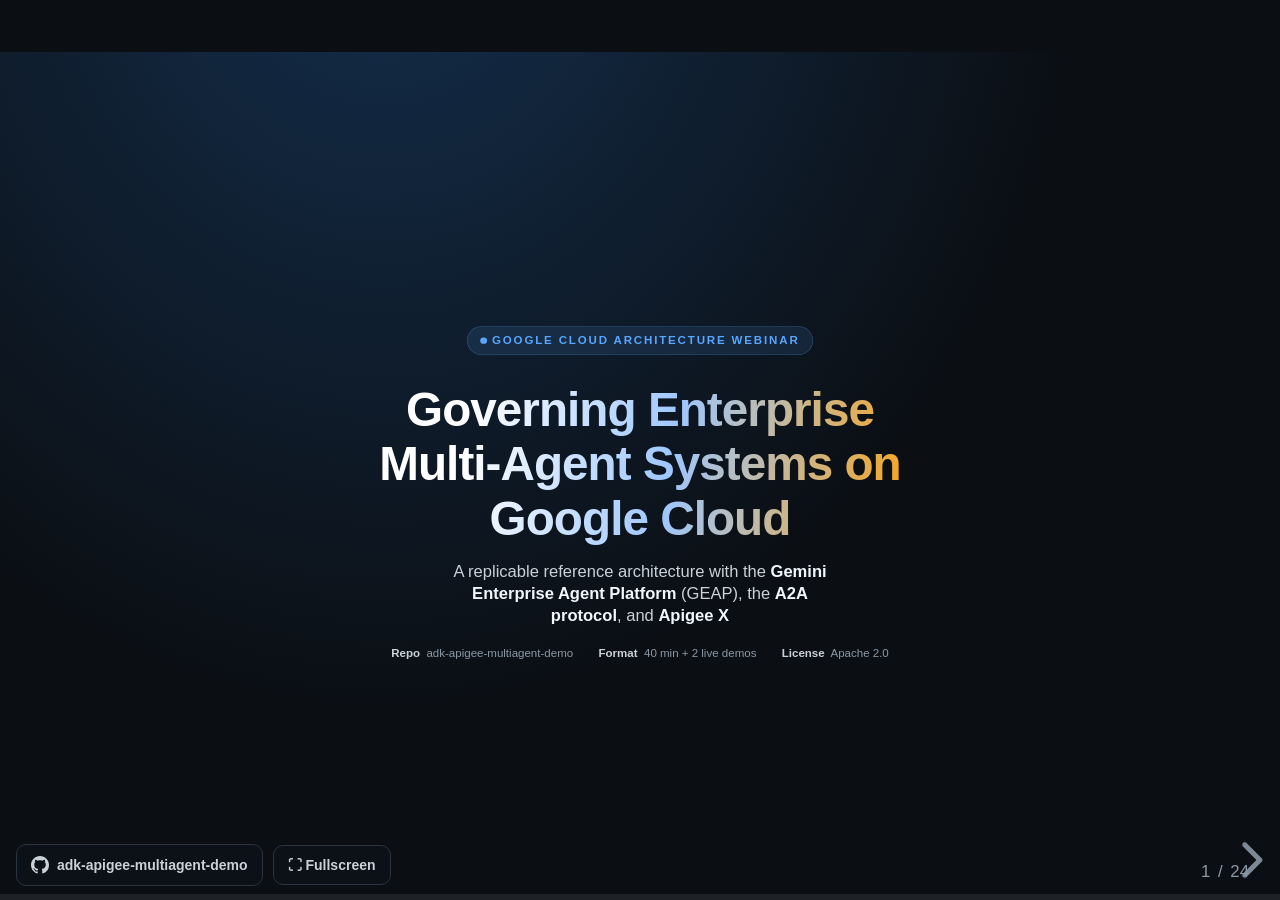
==== commit 6395d5d1: "Webinar deck v2: GIFs, HUD buttons, logos, rail fix" ====
--- a/webinar/index.html
+++ b/webinar/index.html
@@ -20,6 +20,16 @@
     <div class="rail-seg" data-phase="A"><span class="seg-dot"></span>Answer</div>
   </nav>
 
+  <!-- Bottom-left HUD: repository link + fullscreen toggle -->
+  <div id="deck-hud">
+    <a class="hud-btn" href="https://github.com/ricardosmh/adk-apigee-multiagent-demo"
+       target="_blank" rel="noopener" title="Open the repository on GitHub">
+      <svg viewBox="0 0 16 16" aria-hidden="true"><path d="M8 0C3.58 0 0 3.58 0 8c0 3.54 2.29 6.53 5.47 7.59.4.07.55-.17.55-.38 0-.19-.01-.82-.01-1.49-2.01.37-2.53-.49-2.69-.94-.09-.23-.48-.94-.82-1.13-.28-.15-.68-.52-.01-.53.63-.01 1.08.58 1.23.82.72 1.21 1.87.87 2.33.66.07-.52.28-.87.51-1.07-1.78-.2-3.64-.89-3.64-3.95 0-.87.31-1.59.82-2.15-.08-.2-.36-1.02.08-2.12 0 0 .67-.21 2.2.82.64-.18 1.32-.27 2-.27s1.36.09 2 .27c1.53-1.04 2.2-.82 2.2-.82.44 1.1.16 1.92.08 2.12.51.56.82 1.27.82 2.15 0 3.07-1.87 3.75-3.65 3.95.29.25.54.73.54 1.48 0 1.07-.01 1.93-.01 2.2 0 .21.15.46.55.38A8.01 8.01 0 0 0 16 8c0-4.42-3.58-8-8-8z"/></svg>
+      adk-apigee-multiagent-demo
+    </a>
+    <button class="hud-btn" id="fsToggle" title="Toggle fullscreen (or press F)">⛶&nbsp;Fullscreen</button>
+  </div>
+
   <div class="reveal">
     <div class="slides">
 
@@ -67,21 +77,25 @@
         <div class="kicker k-blue">Situation</div>
         <h2>Google Cloud already ships the building blocks — the challenge is the wiring</h2>
         <div class="grid cols-4">
-          <div class="card t-blue">
+          <div class="card t-blue has-logo">
             <h3><span class="ico">🤖</span>GEAP Agent Engine</h3>
             <p>Managed runtime for ADK agents on the <strong>Gemini Enterprise Agent Platform</strong> (formerly Vertex AI): sessions, scaling, registry.</p>
-          </div>
-          <div class="card t-blue">
+            <span class="card-logos"><img src="img/logos/geap.svg" alt="GEAP"><img src="img/logos/adk.png" alt="Agent Development Kit"></span>
+          </div>
+          <div class="card t-blue has-logo">
             <h3><span class="ico">🔁</span>A2A Protocol</h3>
             <p>Standard for agent discovery, capability cards, and <strong>token streaming</strong> between supervisor and specialists.</p>
-          </div>
-          <div class="card t-amber">
+            <span class="card-logos"><img src="img/logos/a2a.svg" alt="A2A"></span>
+          </div>
+          <div class="card t-amber has-logo">
             <h3><span class="ico">🛡️</span>Apigee X</h3>
             <p>The enterprise gateway: <strong>keys, quotas, analytics, policy</strong> — proven on mission-critical API traffic.</p>
-          </div>
-          <div class="card t-green">
+            <span class="card-logos"><img src="img/logos/apigee.svg" alt="Apigee"></span>
+          </div>
+          <div class="card t-green has-logo">
             <h3><span class="ico">🗄️</span>Cloud Run + SQL</h3>
             <p>Serverless business services and managed MySQL, connected privately via <strong>Private Service Connect</strong>.</p>
+            <span class="card-logos"><img src="img/logos/cloud-run.svg" alt="Cloud Run"><img src="img/logos/cloud-sql.svg" alt="Cloud SQL"></span>
           </div>
         </div>
         <p class="lede" style="margin-top:1em;">Every component is mature and available today. What's missing is a <strong>governed, replicable topology</strong> that ties them together.</p>
@@ -286,7 +300,7 @@
         <div class="kicker k-amber">Answer · Governance Plane</div>
         <h2>Keys bound to identity, quotas enforced before the model runs</h2>
         <div class="split">
-          <div class="shot"><img src="img/direct-view.png" alt="Direct view: Gemini and Claude behind one gateway, per-user key"></div>
+          <div class="shot"><img src="img/direct-view.gif" alt="Direct view: Gemini and Claude behind one gateway, per-user key"></div>
           <div>
             <div class="card t-amber" style="margin-bottom:0.5em;">
               <h3><span class="ico">🪪</span>Key ↔ identity binding</h3>
@@ -568,6 +582,21 @@
 
     // r-stretch measures images at layout time; re-layout once all assets load.
     window.addEventListener('load', () => Reveal.layout());
+
+    /* ---------- Fullscreen toggle ---------- */
+    (function () {
+      const btn = document.getElementById('fsToggle');
+      function inFs() { return !!(document.fullscreenElement || document.webkitFullscreenElement); }
+      function sync() { btn.innerHTML = inFs() ? '⛶&nbsp;Exit fullscreen' : '⛶&nbsp;Fullscreen'; }
+      btn.addEventListener('click', () => {
+        const el = document.documentElement;
+        if (inFs()) (document.exitFullscreen || document.webkitExitFullscreen).call(document);
+        else (el.requestFullscreen || el.webkitRequestFullscreen).call(el);
+      });
+      document.addEventListener('fullscreenchange', sync);
+      document.addEventListener('webkitfullscreenchange', sync);
+      sync();
+    })();
 
     /* ---------- SCQA rail ---------- */
     (function () {
--- a/webinar/css/theme.css
+++ b/webinar/css/theme.css
@@ -46,6 +46,9 @@
 }
 
 /* --- Apply the theme variables (normally done by the stock theme file) --- */
+/* Reserve the SCQA rail's 52px so no slide content ever sits under it. */
+html, body { height: 100%; }
+body { box-sizing: border-box; padding-top: 52px; background: var(--bg); }
 .reveal-viewport { background: var(--bg); background-color: var(--r-background-color); }
 .reveal {
   font-family: var(--r-main-font);
@@ -154,6 +157,40 @@
 .rail-seg[data-phase="Q"].active { color: var(--amber); }
 .rail-seg[data-phase="A"].active { color: var(--green); }
 
+/* ---------- Bottom-left HUD: repo link + fullscreen ---------- */
+
+#deck-hud {
+  position: fixed;
+  left: 16px; bottom: 14px;
+  z-index: 40;
+  display: flex; gap: 10px; align-items: center;
+  font-family: var(--r-main-font);
+}
+.hud-btn {
+  display: inline-flex; align-items: center; gap: 8px;
+  height: 40px; padding: 0 14px;
+  border-radius: 10px;
+  border: 1px solid var(--card-border);
+  background: rgba(13, 18, 25, 0.88);
+  color: var(--text-soft);
+  font-size: 14px; font-weight: 600;
+  cursor: pointer; text-decoration: none;
+  backdrop-filter: blur(5px);
+  transition: border-color 0.2s ease, color 0.2s ease;
+}
+.hud-btn:hover { border-color: var(--amber); color: var(--text); }
+.hud-btn svg { width: 18px; height: 18px; fill: currentColor; flex: none; }
+
+/* ---------- Product logos on cards (bottom-right, icons untouched) ---------- */
+
+.card { position: relative; }
+.card.has-logo { padding-bottom: 2.1em; }
+.card-logos {
+  position: absolute; right: 0.7em; bottom: 0.6em;
+  display: flex; gap: 0.35em; align-items: center;
+}
+.card-logos img { height: 1.05em; width: auto; display: block; margin: 0; }
+
 /* ---------- Slide scaffolding ---------- */
 
 .reveal .slides section { text-align: left; }
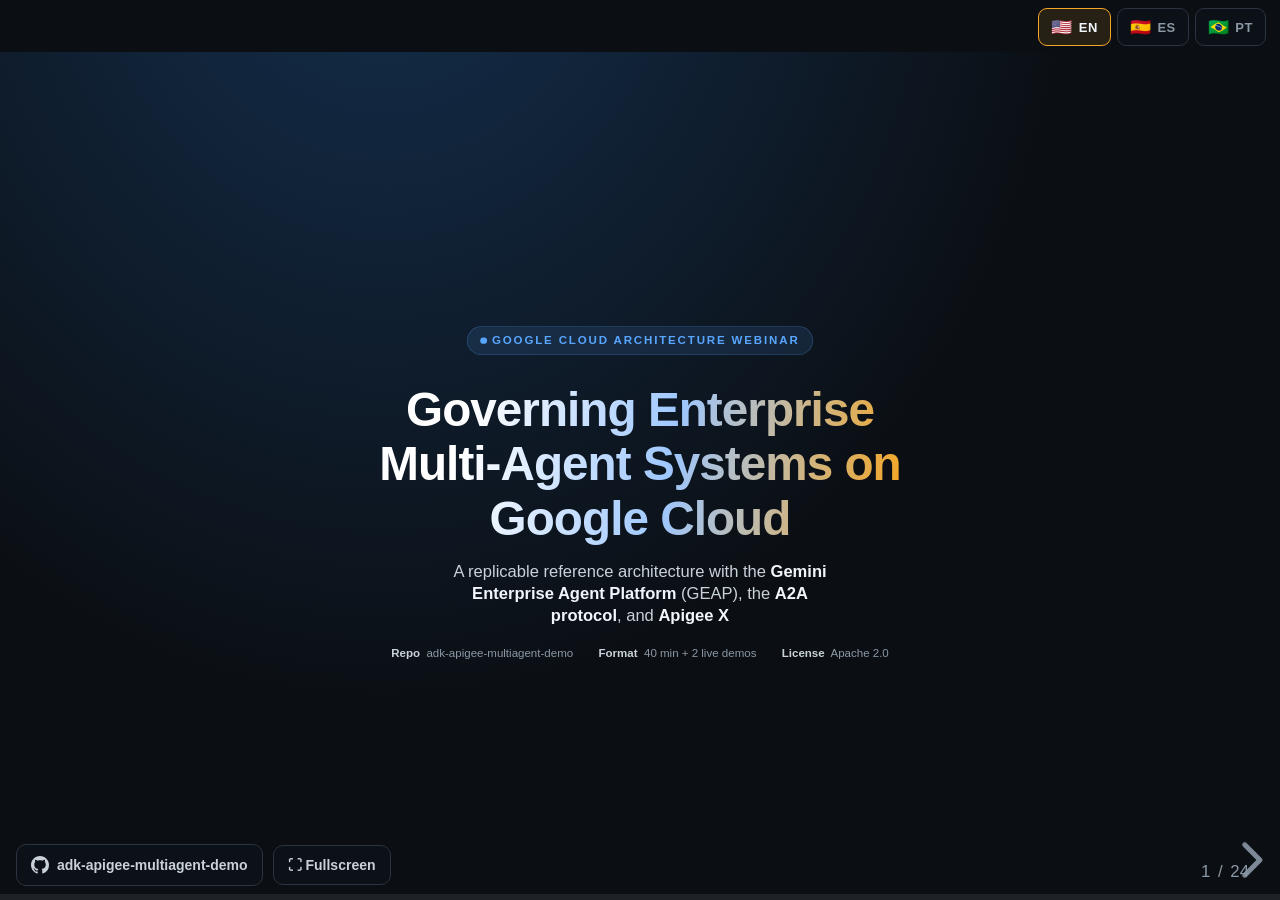
==== commit 154f006f: "Webinar deck v3: EN/ES/PT language switcher" ====
--- a/webinar/index.html
+++ b/webinar/index.html
@@ -18,6 +18,13 @@
     <div class="rail-seg" data-phase="C"><span class="seg-dot"></span>Complication</div>
     <div class="rail-seg" data-phase="Q"><span class="seg-dot"></span>Question</div>
     <div class="rail-seg" data-phase="A"><span class="seg-dot"></span>Answer</div>
+  </nav>
+
+  <!-- Language switcher: sibling files share the slide hash -->
+  <nav id="lang-switch" aria-label="Language">
+    <a class="lang-btn active" data-target="index.html"><span class="flag">🇺🇸</span>EN</a>
+    <a class="lang-btn" data-target="index-es.html"><span class="flag">🇪🇸</span>ES</a>
+    <a class="lang-btn" data-target="index-pt.html"><span class="flag">🇧🇷</span>PT</a>
   </nav>
 
   <!-- Bottom-left HUD: repository link + fullscreen toggle -->
@@ -582,6 +589,14 @@
 
     // r-stretch measures images at layout time; re-layout once all assets load.
     window.addEventListener('load', () => Reveal.layout());
+
+    /* ---------- Language switcher: keep the current slide across languages ---------- */
+    document.querySelectorAll('#lang-switch .lang-btn:not(.active)').forEach(a => {
+      a.addEventListener('click', e => {
+        e.preventDefault();
+        window.location.href = a.dataset.target + window.location.hash;
+      });
+    });
 
     /* ---------- Fullscreen toggle ---------- */
     (function () {
--- a/webinar/css/theme.css
+++ b/webinar/css/theme.css
@@ -157,6 +157,39 @@
 .rail-seg[data-phase="Q"].active { color: var(--amber); }
 .rail-seg[data-phase="A"].active { color: var(--green); }
 
+/* ---------- Language switcher (top-right, above the rail) ---------- */
+
+#lang-switch {
+  position: fixed;
+  top: 8px; right: 14px;
+  z-index: 45;
+  display: flex; gap: 6px;
+  font-family: var(--r-main-font);
+}
+.lang-btn {
+  display: inline-flex; align-items: center; gap: 6px;
+  height: 36px; padding: 0 12px;
+  border-radius: 9px;
+  border: 1px solid var(--card-border);
+  background: rgba(13, 18, 25, 0.88);
+  color: var(--muted);
+  font-size: 13px; font-weight: 700; letter-spacing: 0.04em;
+  cursor: pointer; text-decoration: none;
+  backdrop-filter: blur(5px);
+  transition: border-color 0.2s ease, color 0.2s ease;
+}
+.lang-btn .flag { font-size: 17px; line-height: 1; }
+.lang-btn:hover { border-color: var(--blue); color: var(--text); }
+.lang-btn.active {
+  border-color: var(--amber);
+  color: var(--text);
+  background: rgba(245, 166, 35, 0.12);
+  cursor: default;
+}
+
+/* Reserve room at the rail's right end so segments never sit under the switcher */
+#scqa-rail { padding-right: 240px; }
+
 /* ---------- Bottom-left HUD: repo link + fullscreen ---------- */
 
 #deck-hud {
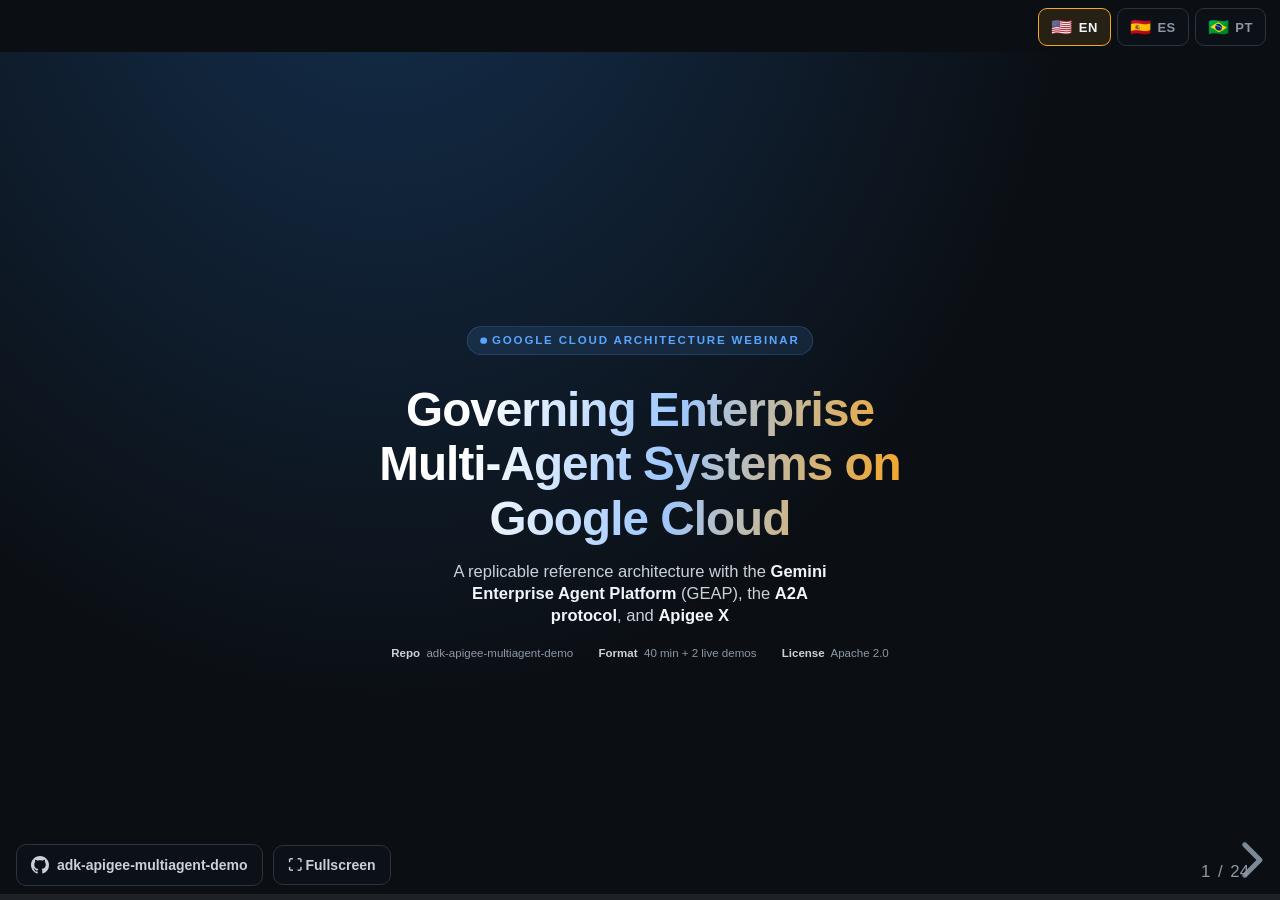
==== commit 6a8545f6: "Webinar deck v4: cache busting + PNG architecture viewer" ====
--- a/webinar/index.html
+++ b/webinar/index.html
@@ -6,8 +6,8 @@
   <meta name="description" content="A replicable reference architecture with GEAP, the A2A protocol, and Apigee X">
   <meta name="viewport" content="width=device-width, initial-scale=1.0, maximum-scale=1.0, user-scalable=no">
   <link rel="icon" href="data:image/svg+xml,<svg xmlns='http://www.w3.org/2000/svg' viewBox='0 0 100 100'><text y='0.9em' font-size='90'>🛡️</text></svg>">
-  <link rel="stylesheet" href="css/reveal.css">
-  <link rel="stylesheet" href="css/theme.css">
+  <link rel="stylesheet" href="css/reveal.css?v=4">
+  <link rel="stylesheet" href="css/theme.css?v=4">
 </head>
 <body>
 
@@ -229,7 +229,7 @@
         <div class="kicker k-green">Answer · The Architecture</div>
         <h2 style="margin-bottom:0.15em;">One topology, three projects, every path through the gateway</h2>
         <div class="arch-viewport" id="archViewport">
-          <img id="archImg" src="img/architecture.svg" alt="Full architecture diagram: AI project, Apigee project, backend project">
+          <img id="archImg" src="img/architecture.png?v=4" alt="Full architecture diagram: AI project, Apigee project, backend project">
           <div class="arch-controls">
             <button id="archZoomOut" title="Zoom out">−</button>
             <button id="archZoomIn" title="Zoom in">+</button>
@@ -571,8 +571,8 @@
     </div>
   </div>
 
-  <script src="js/reveal.js"></script>
-  <script src="plugin/notes/notes.js"></script>
+  <script src="js/reveal.js?v=4"></script>
+  <script src="plugin/notes/notes.js?v=4"></script>
   <script>
     Reveal.initialize({
       hash: true,
@@ -664,7 +664,7 @@
         return { x: (e.clientX - r.left) / s, y: (e.clientY - r.top) / s, s };
       }
       function fit() {
-        const iw = img.naturalWidth || 13270, ih = img.naturalHeight || 7440;
+        const iw = img.naturalWidth || 8000, ih = img.naturalHeight || 4485;
         const vw = vp.clientWidth, vh = vp.clientHeight;
         k = Math.min(vw / iw, vh / ih);
         minK = k * 0.5;
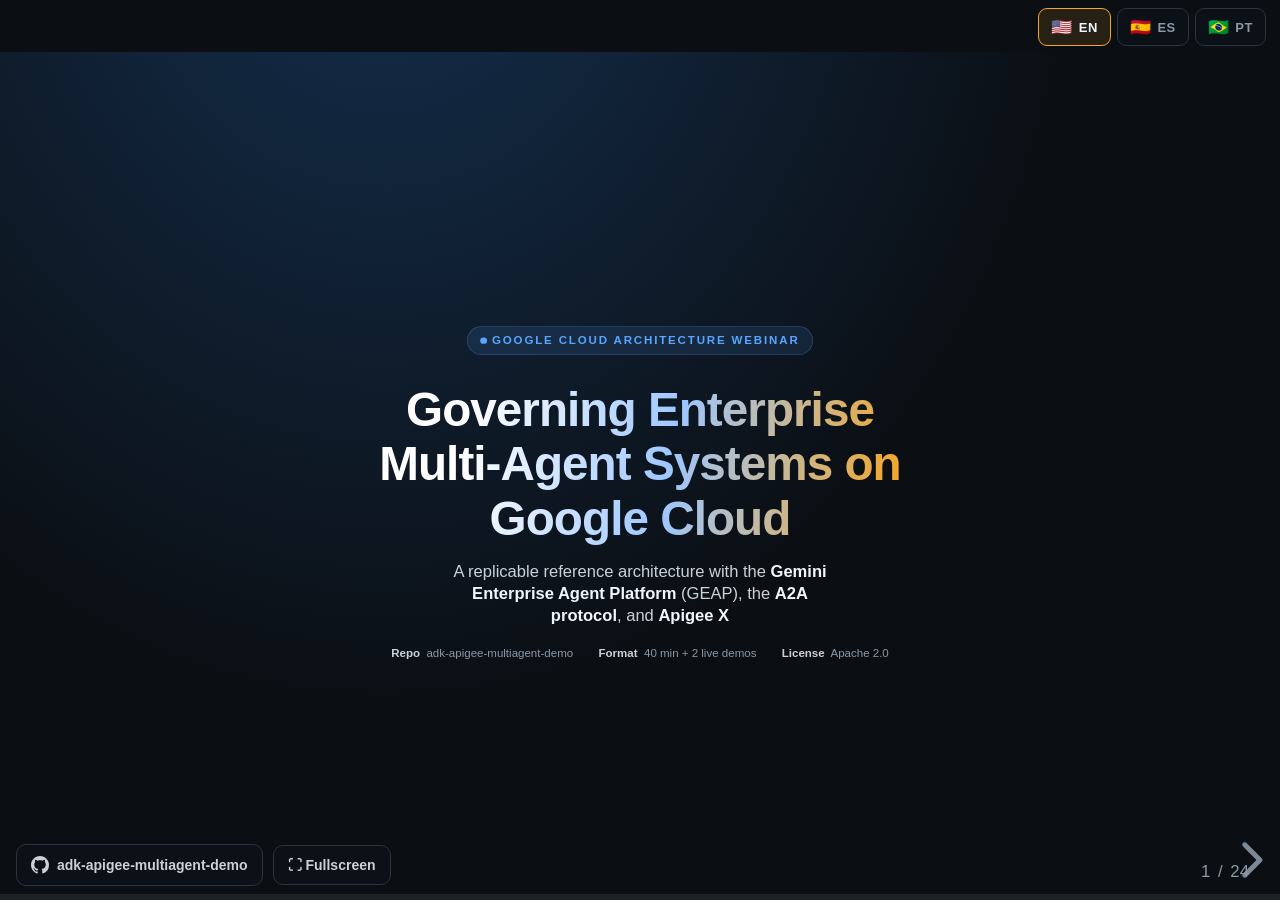
==== commit 943f90b8: "Webinar deck v5: animated architecture viewer" ====
--- a/webinar/index.html
+++ b/webinar/index.html
@@ -6,8 +6,8 @@
   <meta name="description" content="A replicable reference architecture with GEAP, the A2A protocol, and Apigee X">
   <meta name="viewport" content="width=device-width, initial-scale=1.0, maximum-scale=1.0, user-scalable=no">
   <link rel="icon" href="data:image/svg+xml,<svg xmlns='http://www.w3.org/2000/svg' viewBox='0 0 100 100'><text y='0.9em' font-size='90'>🛡️</text></svg>">
-  <link rel="stylesheet" href="css/reveal.css?v=4">
-  <link rel="stylesheet" href="css/theme.css?v=4">
+  <link rel="stylesheet" href="css/reveal.css?v=5">
+  <link rel="stylesheet" href="css/theme.css?v=5">
 </head>
 <body>
 
@@ -229,7 +229,8 @@
         <div class="kicker k-green">Answer · The Architecture</div>
         <h2 style="margin-bottom:0.15em;">One topology, three projects, every path through the gateway</h2>
         <div class="arch-viewport" id="archViewport">
-          <img id="archImg" src="img/architecture.png?v=4" alt="Full architecture diagram: AI project, Apigee project, backend project">
+          <img id="archImg" src="img/architecture.png?v=5" alt="Full architecture diagram: AI project, Apigee project, backend project">
+          <img id="archSvg" src="img/architecture.svg" alt="" aria-hidden="true">
           <div class="arch-controls">
             <button id="archZoomOut" title="Zoom out">−</button>
             <button id="archZoomIn" title="Zoom in">+</button>
@@ -571,8 +572,8 @@
     </div>
   </div>
 
-  <script src="js/reveal.js?v=4"></script>
-  <script src="plugin/notes/notes.js?v=4"></script>
+  <script src="js/reveal.js?v=5"></script>
+  <script src="plugin/notes/notes.js?v=5"></script>
   <script>
     Reveal.initialize({
       hash: true,
@@ -648,6 +649,13 @@
     (function () {
       const vp  = document.getElementById('archViewport');
       const img = document.getElementById('archImg');
+      const simg = document.getElementById('archSvg');
+      let gestureTimer = null;
+      function gesture() {
+        vp.classList.add('gesturing');
+        clearTimeout(gestureTimer);
+        gestureTimer = setTimeout(() => vp.classList.remove('gesturing'), 400);
+      }
       if (!vp || !img) return;
 
       let x = 0, y = 0, k = 1;          // translate + scale, in slide-space px
@@ -655,7 +663,9 @@
       let dragging = false, lastX = 0, lastY = 0;
 
       function apply() {
-        img.style.transform = `translate(${x}px, ${y}px) scale(${k})`;
+        const t = `translate(${x}px, ${y}px) scale(${k})`;
+        img.style.transform = t;
+        if (simg) simg.style.transform = t;
       }
       // Convert screen px to slide-space px (the deck is CSS-scaled).
       function toLocal(e) {
@@ -673,6 +683,7 @@
         apply();
       }
       function zoomAt(px, py, factor) {
+        gesture();
         const nk = Math.min(Math.max(k * factor, minK), 4);
         x = px - (px - x) * (nk / k);
         y = py - (py - y) * (nk / k);
@@ -703,6 +714,7 @@
       });
       vp.addEventListener('pointermove', e => {
         if (!dragging) return;
+        gesture();
         const s = (Reveal.getScale && Reveal.getScale()) || 1;
         x += (e.clientX - lastX) / s;
         y += (e.clientY - lastY) / s;
--- a/webinar/css/theme.css
+++ b/webinar/css/theme.css
@@ -396,6 +396,18 @@
   pointer-events: none;
   -webkit-user-drag: none; user-select: none;
 }
+/* Animated SVG overlay: sized to the PNG's coordinate space so one transform
+   drives both layers. Hidden while panning/zooming (the PNG carries the
+   gesture on the GPU), fades back in when the view settles so the flow
+   animations play at rest. */
+#archSvg {
+  width: 8000px; height: 4485px;
+  transition: opacity 0.35s ease 0.1s;
+}
+.arch-viewport.gesturing #archSvg {
+  opacity: 0;
+  transition: opacity 0.06s linear;
+}
 .arch-controls {
   position: absolute; right: 14px; top: 14px; z-index: 5;
   display: flex; gap: 8px;
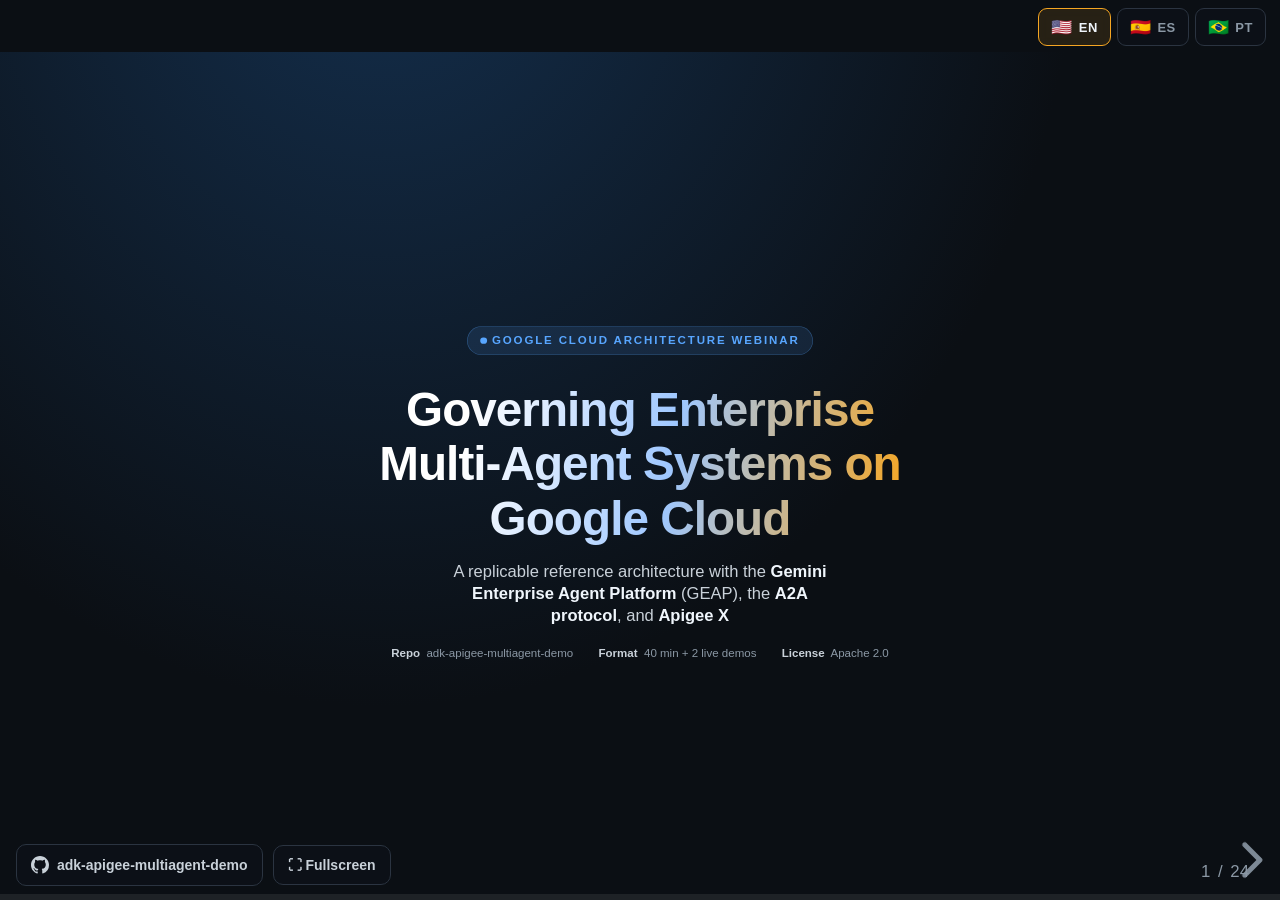
==== commit 0bc7ae95: "Webinar deck v6: animated architecture viewer (svg)" ====
--- a/webinar/index.html
+++ b/webinar/index.html
@@ -6,8 +6,8 @@
   <meta name="description" content="A replicable reference architecture with GEAP, the A2A protocol, and Apigee X">
   <meta name="viewport" content="width=device-width, initial-scale=1.0, maximum-scale=1.0, user-scalable=no">
   <link rel="icon" href="data:image/svg+xml,<svg xmlns='http://www.w3.org/2000/svg' viewBox='0 0 100 100'><text y='0.9em' font-size='90'>🛡️</text></svg>">
-  <link rel="stylesheet" href="css/reveal.css?v=5">
-  <link rel="stylesheet" href="css/theme.css?v=5">
+  <link rel="stylesheet" href="css/reveal.css?v=6">
+  <link rel="stylesheet" href="css/theme.css?v=6">
 </head>
 <body>
 
@@ -229,14 +229,13 @@
         <div class="kicker k-green">Answer · The Architecture</div>
         <h2 style="margin-bottom:0.15em;">One topology, three projects, every path through the gateway</h2>
         <div class="arch-viewport" id="archViewport">
-          <img id="archImg" src="img/architecture.png?v=5" alt="Full architecture diagram: AI project, Apigee project, backend project">
-          <img id="archSvg" src="img/architecture.svg" alt="" aria-hidden="true">
+          <img id="archImg" src="img/architecture.svg?v=6" alt="Full architecture diagram: AI project, Apigee project, backend project">
           <div class="arch-controls">
             <button id="archZoomOut" title="Zoom out">−</button>
             <button id="archZoomIn" title="Zoom in">+</button>
             <button id="archReset" title="Fit to screen">Fit</button>
           </div>
-          <div class="arch-hint">🖱️ drag to pan · scroll to zoom · double-click to dive in · Fit to reset</div>
+          <div class="arch-hint">🖱️ drag or scroll to move · pinch / Ctrl+scroll to zoom · double-click to dive in · Fit to reset</div>
         </div>
         <aside class="notes">
           Here is the architectural anchor of the whole session — the full detailed diagram, and it is navigable, so let me walk you through it live. On the left, the AI project: the browser comes in through Identity-Aware Proxy to the backend-for-frontend on Cloud Run, and here are the four Agent Engines — the supervisor and the three specialists — plus Firestore for the ACL and Secret Manager for keys. In the middle, the Apigee project: one runtime host exposing the base paths that govern everything — the agents endpoint, the model paths, the MCP gateway, and the e-commerce management APIs. On the right, the backend project: three FastAPI microservices behind a regional internal load balancer, and Cloud SQL MySQL with IAM authentication. Notice the two Private Service Connect links crossing project boundaries — northbound from the AI project into Apigee, and southbound from Apigee into the backend. The AI project has zero direct connectivity to the backend; every interaction is forced through the governance plane. I'll zoom into each region as we discuss it in the coming slides.
@@ -572,8 +571,8 @@
     </div>
   </div>
 
-  <script src="js/reveal.js?v=5"></script>
-  <script src="plugin/notes/notes.js?v=5"></script>
+  <script src="js/reveal.js?v=6"></script>
+  <script src="plugin/notes/notes.js?v=6"></script>
   <script>
     Reveal.initialize({
       hash: true,
@@ -649,13 +648,6 @@
     (function () {
       const vp  = document.getElementById('archViewport');
       const img = document.getElementById('archImg');
-      const simg = document.getElementById('archSvg');
-      let gestureTimer = null;
-      function gesture() {
-        vp.classList.add('gesturing');
-        clearTimeout(gestureTimer);
-        gestureTimer = setTimeout(() => vp.classList.remove('gesturing'), 400);
-      }
       if (!vp || !img) return;
 
       let x = 0, y = 0, k = 1;          // translate + scale, in slide-space px
@@ -663,9 +655,7 @@
       let dragging = false, lastX = 0, lastY = 0;
 
       function apply() {
-        const t = `translate(${x}px, ${y}px) scale(${k})`;
-        img.style.transform = t;
-        if (simg) simg.style.transform = t;
+        img.style.transform = `translate(${x}px, ${y}px) scale(${k})`;
       }
       // Convert screen px to slide-space px (the deck is CSS-scaled).
       function toLocal(e) {
@@ -674,7 +664,7 @@
         return { x: (e.clientX - r.left) / s, y: (e.clientY - r.top) / s, s };
       }
       function fit() {
-        const iw = img.naturalWidth || 8000, ih = img.naturalHeight || 4485;
+        const iw = img.naturalWidth || 13270, ih = img.naturalHeight || 7440;
         const vw = vp.clientWidth, vh = vp.clientHeight;
         k = Math.min(vw / iw, vh / ih);
         minK = k * 0.5;
@@ -683,7 +673,6 @@
         apply();
       }
       function zoomAt(px, py, factor) {
-        gesture();
         const nk = Math.min(Math.max(k * factor, minK), 4);
         x = px - (px - x) * (nk / k);
         y = py - (py - y) * (nk / k);
@@ -703,8 +692,16 @@
 
       vp.addEventListener('wheel', e => {
         e.preventDefault();
-        const p = toLocal(e);
-        zoomAt(p.x, p.y, e.deltaY < 0 ? 1.16 : 1 / 1.16);
+        if (e.ctrlKey || e.metaKey) {          // pinch on trackpads, or Ctrl+scroll
+          const p = toLocal(e);
+          const f = Math.min(1.3, Math.max(1 / 1.3, Math.exp(-e.deltaY * 0.012)));
+          zoomAt(p.x, p.y, f);
+        } else {                                // plain scroll = pan
+          const s = (Reveal.getScale && Reveal.getScale()) || 1;
+          x -= e.deltaX / s;
+          y -= e.deltaY / s;
+          apply();
+        }
       }, { passive: false });
 
       vp.addEventListener('pointerdown', e => {
@@ -714,7 +711,6 @@
       });
       vp.addEventListener('pointermove', e => {
         if (!dragging) return;
-        gesture();
         const s = (Reveal.getScale && Reveal.getScale()) || 1;
         x += (e.clientX - lastX) / s;
         y += (e.clientY - lastY) / s;
--- a/webinar/css/theme.css
+++ b/webinar/css/theme.css
@@ -396,18 +396,6 @@
   pointer-events: none;
   -webkit-user-drag: none; user-select: none;
 }
-/* Animated SVG overlay: sized to the PNG's coordinate space so one transform
-   drives both layers. Hidden while panning/zooming (the PNG carries the
-   gesture on the GPU), fades back in when the view settles so the flow
-   animations play at rest. */
-#archSvg {
-  width: 8000px; height: 4485px;
-  transition: opacity 0.35s ease 0.1s;
-}
-.arch-viewport.gesturing #archSvg {
-  opacity: 0;
-  transition: opacity 0.06s linear;
-}
 .arch-controls {
   position: absolute; right: 14px; top: 14px; z-index: 5;
   display: flex; gap: 8px;
